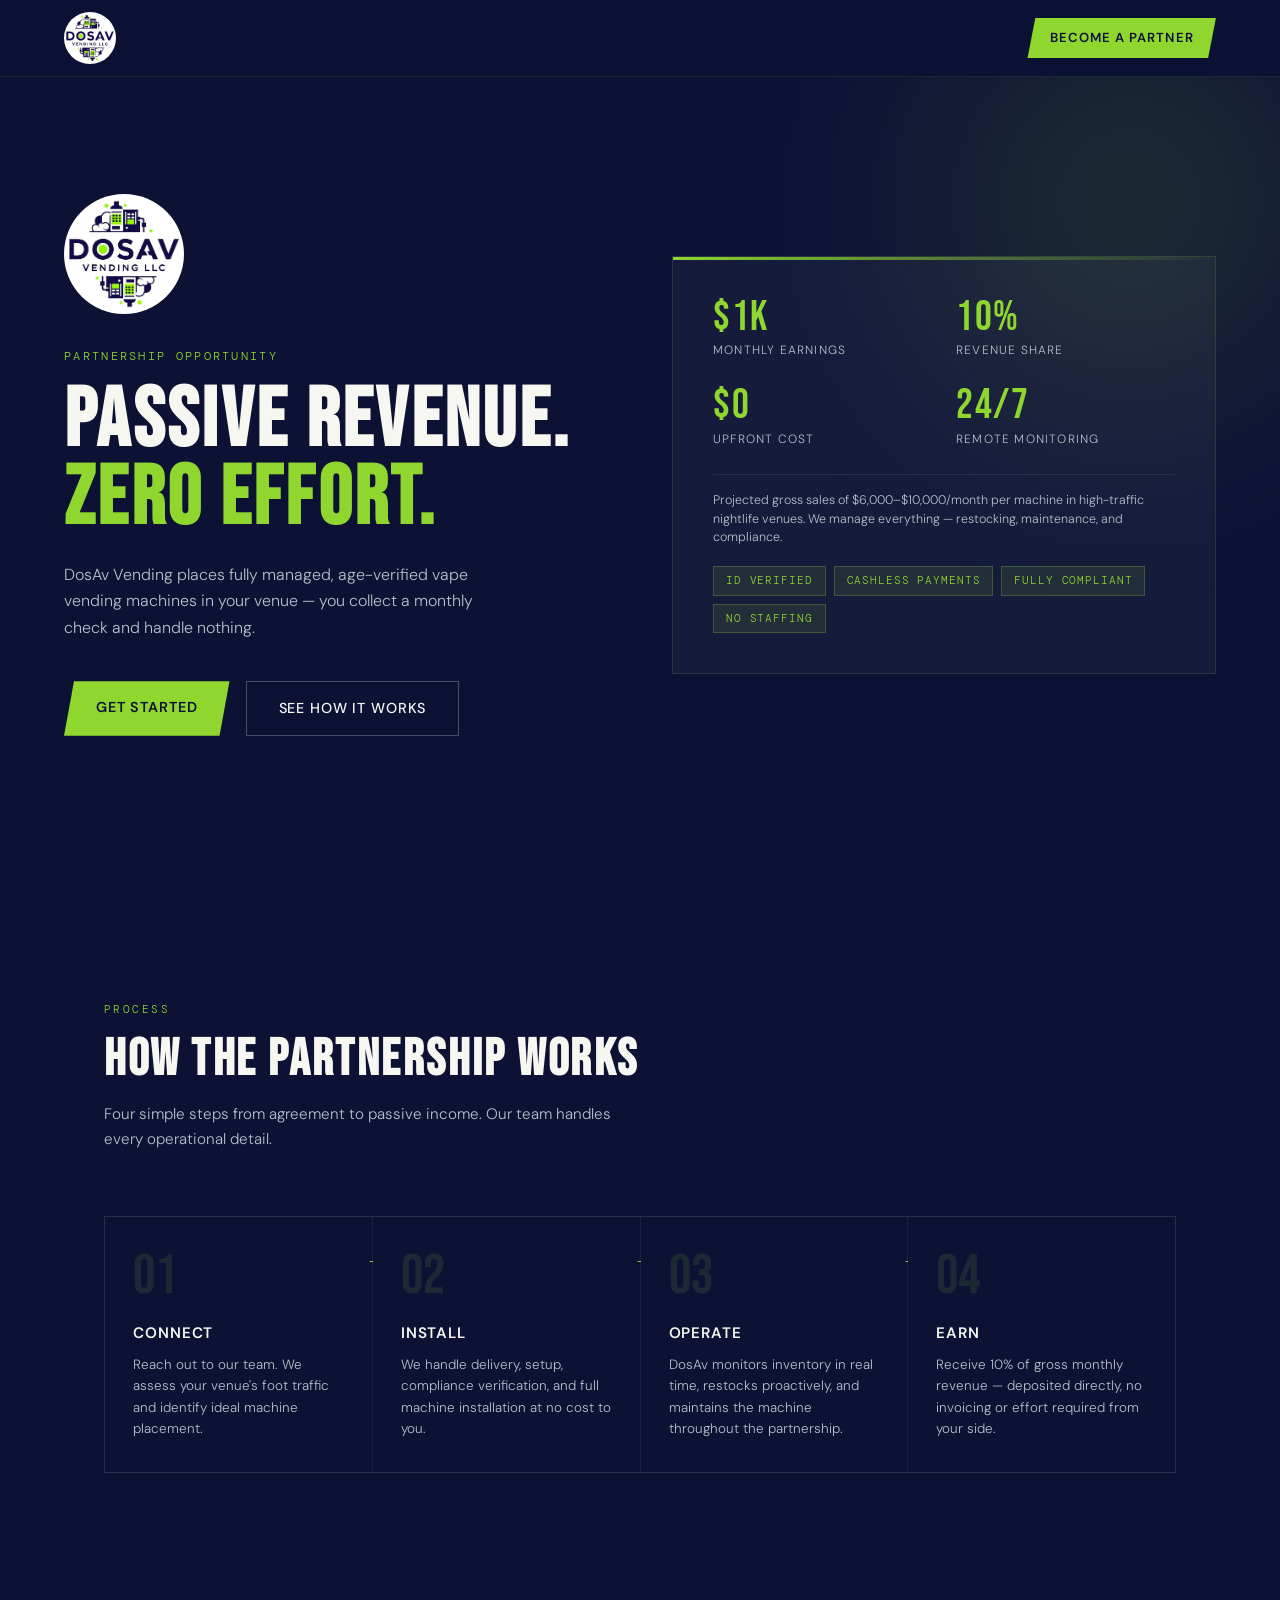
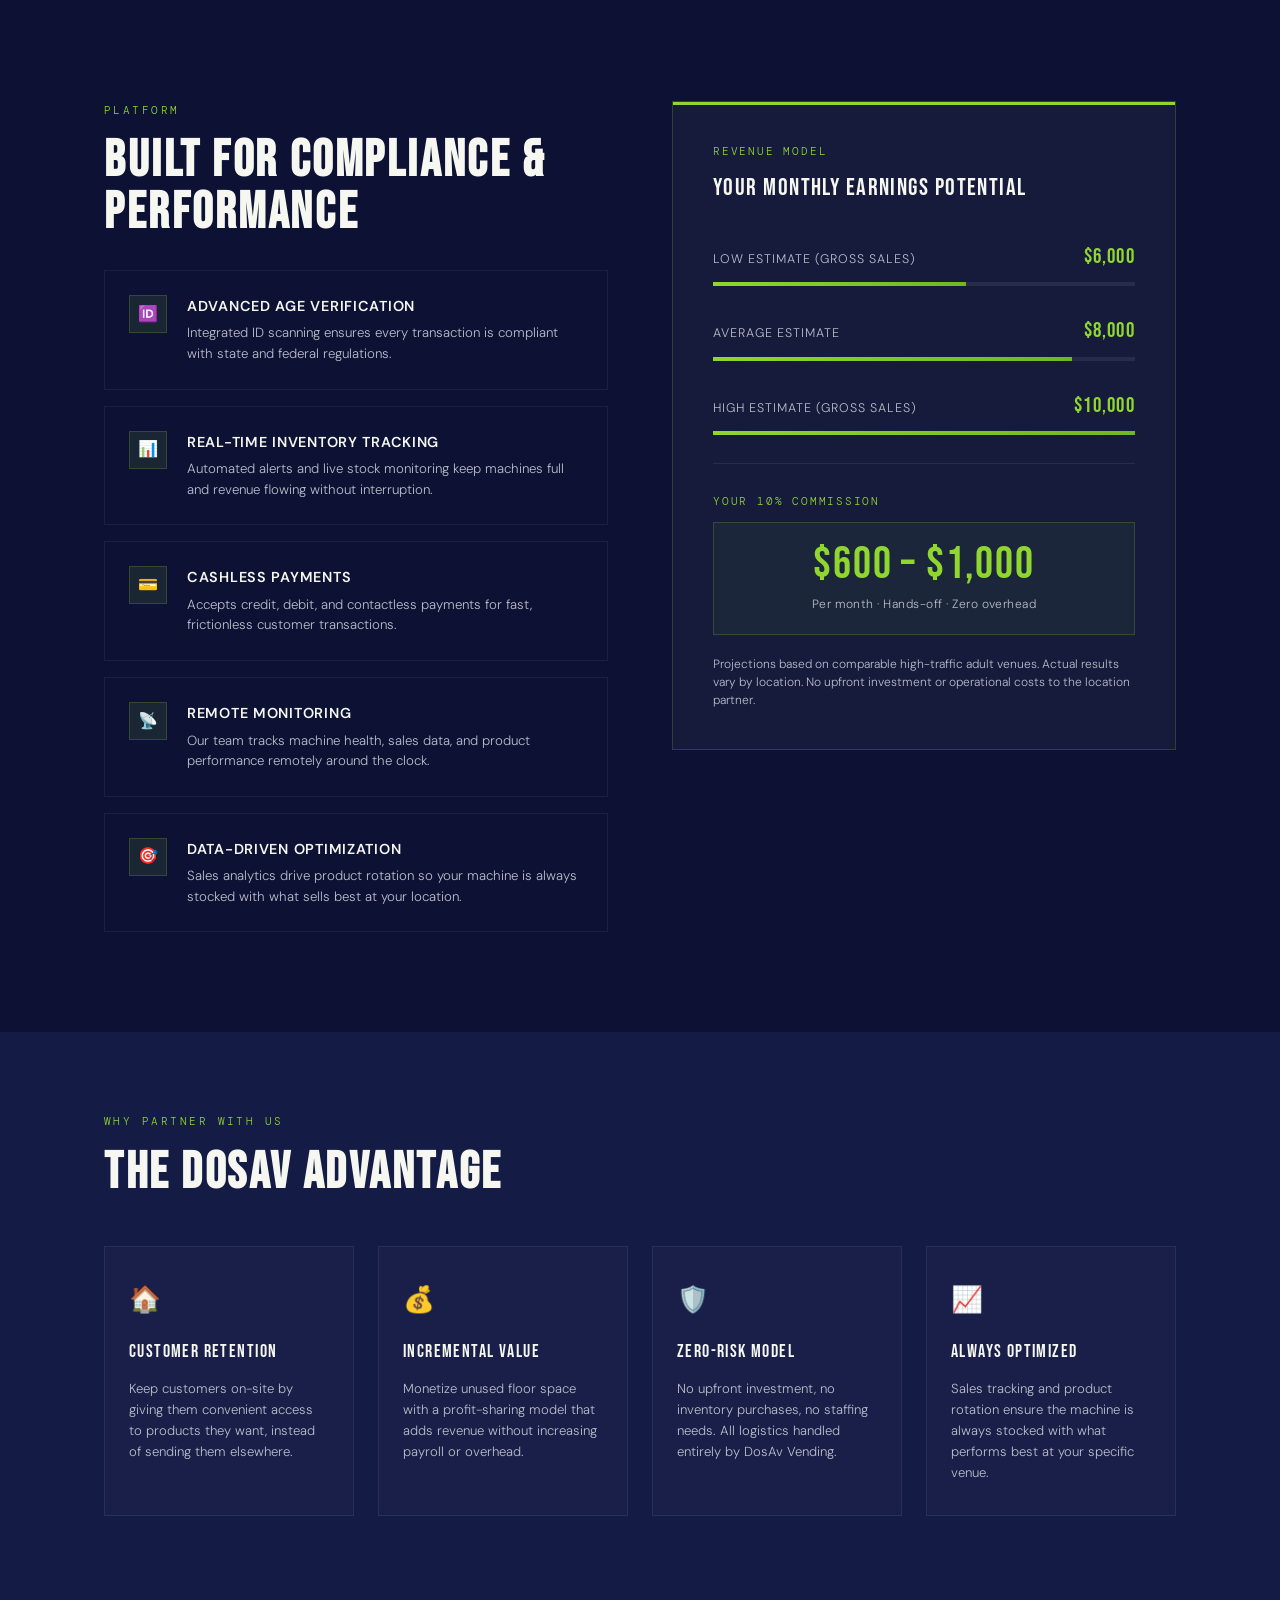
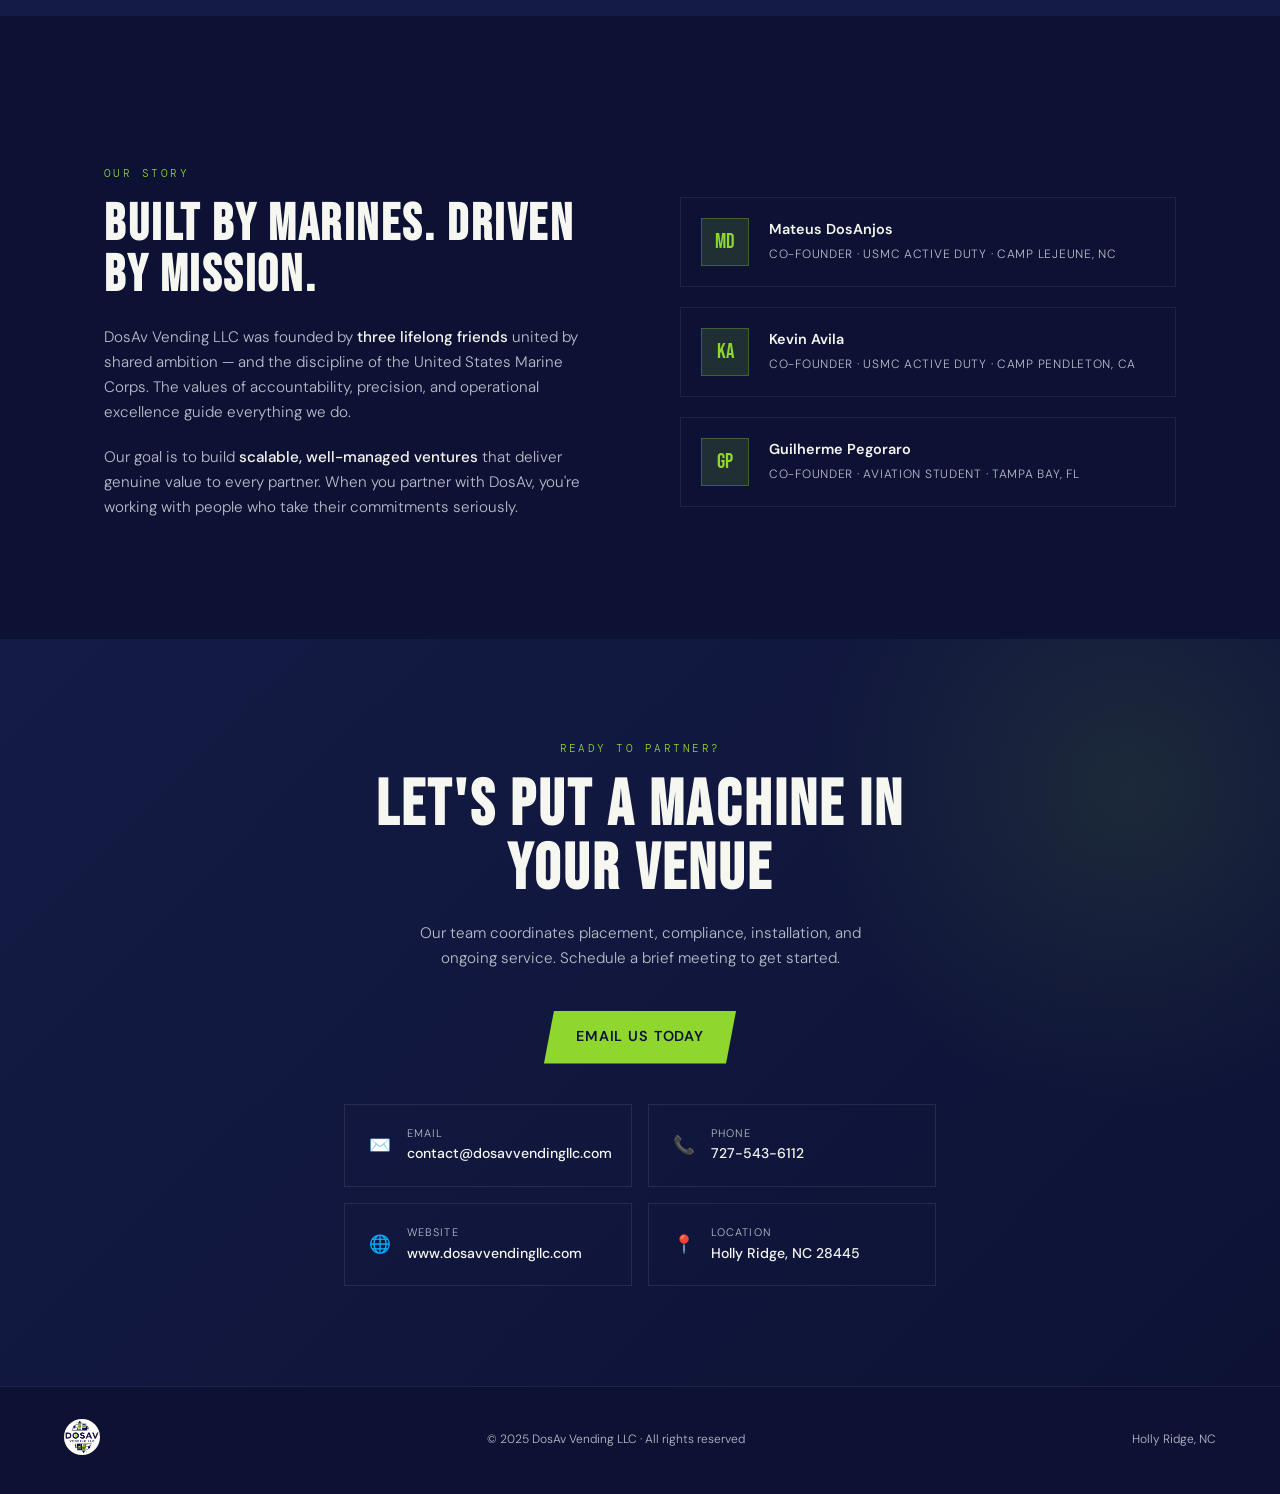
==== dosav-vending/index.html @ 37d7f1aa "contact section" ====
<!DOCTYPE html>
<html lang="en">
<head>
<meta charset="UTF-8">
<meta name="viewport" content="width=device-width, initial-scale=1.0">
<title>DosAv Vending LLC — Partnership</title>
<link href="https://fonts.googleapis.com/css2?family=Bebas+Neue&family=DM+Sans:wght@300;400;500;600&family=DM+Mono:wght@400;500&display=swap" rel="stylesheet">
<link rel="stylesheet" href="styles.css">
</head>
<body>

<nav>
  <div class="nav-logo">
    <img src="DosAvLogo.jpeg" alt="DosAv Vending LLC">
  </div>
  <a href="#contact" class="nav-cta">Become a Partner</a>
</nav>

<section class="hero">
  <div class="hbc c1"></div>
  <div class="hero-grid">
    <div>
      <div class="hero-logo">
        <img src="DosAvLogo.jpeg" alt="DosAv Vending LLC Logo">
      </div>
      <p class="hero-eyebrow">Partnership Opportunity</p>
      <h1>PASSIVE REVENUE.<em>ZERO EFFORT.</em></h1>
      <p class="hero-sub">DosAv Vending places fully managed, age-verified vape vending machines in your venue — you collect a monthly check and handle nothing.</p>
      <div class="hero-actions">
        <a href="#contact" class="btn-p">Get Started</a>
        <a href="#how" class="btn-s">See How It Works</a>
      </div>
    </div>
    <div class="hero-card">
      <div class="stat-row">
        <div><div class="stat-val">$1K</div><div class="stat-lbl">Monthly Earnings</div></div>
        <div><div class="stat-val">10%</div><div class="stat-lbl">Revenue Share</div></div>
        <div><div class="stat-val">$0</div><div class="stat-lbl">Upfront Cost</div></div>
        <div><div class="stat-val">24/7</div><div class="stat-lbl">Remote Monitoring</div></div>
      </div>
      <p class="card-note">Projected gross sales of $6,000–$10,000/month per machine in high-traffic nightlife venues. We manage everything — restocking, maintenance, and compliance.</p>
      <div class="pills">
        <span class="pill">ID Verified</span>
        <span class="pill">Cashless Payments</span>
        <span class="pill">Fully Compliant</span>
        <span class="pill">No Staffing</span>
      </div>
    </div>
  </div>
</section>

<section class="how-sec" id="how">
  <div class="si">
    <div class="section-header reveal">
      <p class="slabel">Process</p>
      <h2 class="stitle">HOW THE PARTNERSHIP WORKS</h2>
      <p class="ssub">Four simple steps from agreement to passive income. Our team handles every operational detail.</p>
    </div>
    <div class="steps">
      <div class="step reveal"><div class="step-num">01</div><div class="step-ttl">Connect</div><p class="step-desc">Reach out to our team. We assess your venue's foot traffic and identify ideal machine placement.</p></div>
      <div class="step reveal d1"><div class="step-num">02</div><div class="step-ttl">Install</div><p class="step-desc">We handle delivery, setup, compliance verification, and full machine installation at no cost to you.</p></div>
      <div class="step reveal d2"><div class="step-num">03</div><div class="step-ttl">Operate</div><p class="step-desc">DosAv monitors inventory in real time, restocks proactively, and maintains the machine throughout the partnership.</p></div>
      <div class="step reveal d3"><div class="step-num">04</div><div class="step-ttl">Earn</div><p class="step-desc">Receive 10% of gross monthly revenue — deposited directly, no invoicing or effort required from your side.</p></div>
    </div>
  </div>
</section>

<section class="feat-sec" id="features">
  <div class="si">
    <div class="feat-layout">
      <div>
        <div class="reveal"><p class="slabel">Platform</p><h2 class="stitle">BUILT FOR COMPLIANCE &amp; PERFORMANCE</h2></div>
        <div class="feat-list">
          <div class="feat-item reveal"><div class="feat-ico">🆔</div><div><div class="feat-ttl">Advanced Age Verification</div><p class="feat-desc">Integrated ID scanning ensures every transaction is compliant with state and federal regulations.</p></div></div>
          <div class="feat-item reveal d1"><div class="feat-ico">📊</div><div><div class="feat-ttl">Real-Time Inventory Tracking</div><p class="feat-desc">Automated alerts and live stock monitoring keep machines full and revenue flowing without interruption.</p></div></div>
          <div class="feat-item reveal d2"><div class="feat-ico">💳</div><div><div class="feat-ttl">Cashless Payments</div><p class="feat-desc">Accepts credit, debit, and contactless payments for fast, frictionless customer transactions.</p></div></div>
          <div class="feat-item reveal d3"><div class="feat-ico">📡</div><div><div class="feat-ttl">Remote Monitoring</div><p class="feat-desc">Our team tracks machine health, sales data, and product performance remotely around the clock.</p></div></div>
          <div class="feat-item reveal d4"><div class="feat-ico">🎯</div><div><div class="feat-ttl">Data-Driven Optimization</div><p class="feat-desc">Sales analytics drive product rotation so your machine is always stocked with what sells best at your location.</p></div></div>
        </div>
      </div>
      <div class="reveal d1">
        <div class="rev-panel">
          <div class="rev-lbl">Revenue Model</div>
          <div class="rev-ttl">YOUR MONTHLY EARNINGS POTENTIAL</div>
          <div class="rev-bar"><div class="rev-bh"><span class="rev-bn">Low Estimate (Gross Sales)</span><span class="rev-bv">$6,000</span></div><div class="rev-track"><div class="rev-fill w60"></div></div></div>
          <div class="rev-bar"><div class="rev-bh"><span class="rev-bn">Average Estimate</span><span class="rev-bv">$8,000</span></div><div class="rev-track"><div class="rev-fill w85"></div></div></div>
          <div class="rev-bar"><div class="rev-bh"><span class="rev-bn">High Estimate (Gross Sales)</span><span class="rev-bv">$10,000</span></div><div class="rev-track"><div class="rev-fill w100"></div></div></div>
          <hr class="rev-div">
          <div class="rev-lbl rev-lbl-sm">Your 10% Commission</div>
          <div class="rev-hi"><div class="rev-hiv">$600 – $1,000</div><div class="rev-hin">Per month · Hands-off · Zero overhead</div></div>
          <p class="rev-note">Projections based on comparable high-traffic adult venues. Actual results vary by location. No upfront investment or operational costs to the location partner.</p>
        </div>
      </div>
    </div>
  </div>
</section>

<section class="adv-sec" id="advantage">
  <div class="si">
    <div class="reveal"><p class="slabel">Why Partner With Us</p><h2 class="stitle">THE DOSAV ADVANTAGE</h2></div>
    <div class="adv-grid">
      <div class="adv-card reveal"><div class="adv-ico">🏠</div><div class="adv-ttl">Customer Retention</div><p class="adv-desc">Keep customers on-site by giving them convenient access to products they want, instead of sending them elsewhere.</p></div>
      <div class="adv-card reveal d1"><div class="adv-ico">💰</div><div class="adv-ttl">Incremental Value</div><p class="adv-desc">Monetize unused floor space with a profit-sharing model that adds revenue without increasing payroll or overhead.</p></div>
      <div class="adv-card reveal d2"><div class="adv-ico">🛡️</div><div class="adv-ttl">Zero-Risk Model</div><p class="adv-desc">No upfront investment, no inventory purchases, no staffing needs. All logistics handled entirely by DosAv Vending.</p></div>
      <div class="adv-card reveal d3"><div class="adv-ico">📈</div><div class="adv-ttl">Always Optimized</div><p class="adv-desc">Sales tracking and product rotation ensure the machine is always stocked with what performs best at your specific venue.</p></div>
    </div>
  </div>
</section>

<section class="about-sec" id="about">
  <div class="si">
    <div class="about-layout">
      <div class="reveal">
        <p class="slabel">Our Story</p>
        <h2 class="stitle">BUILT BY MARINES. DRIVEN BY MISSION.</h2>
        <div class="about-text">
          <p>DosAv Vending LLC was founded by <strong>three lifelong friends</strong> united by shared ambition — and the discipline of the United States Marine Corps. The values of accountability, precision, and operational excellence guide everything we do.</p>
          <p>Our goal is to build <strong>scalable, well-managed ventures</strong> that deliver genuine value to every partner. When you partner with DosAv, you're working with people who take their commitments seriously.</p>
        </div>
      </div>
      <div class="founders reveal d1">
        <div class="founder"><div class="f-av">MD</div><div><div class="f-name">Mateus DosAnjos</div><div class="f-role">Co-Founder · USMC Active Duty · Camp Lejeune, NC</div></div></div>
        <div class="founder"><div class="f-av">KA</div><div><div class="f-name">Kevin Avila</div><div class="f-role">Co-Founder · USMC Active Duty · Camp Pendleton, CA</div></div></div>
        <div class="founder"><div class="f-av">GP</div><div><div class="f-name">Guilherme Pegoraro</div><div class="f-role">Co-Founder · Aviation Student · Tampa Bay, FL</div></div></div>
      </div>
    </div>
  </div>
</section>

<section class="cta-sec" id="contact">
  <div class="cta-inner">
    <p class="slabel reveal">Ready to Partner?</p>
    <h2 class="stitle cta-title reveal">LET'S PUT A MACHINE IN YOUR VENUE</h2>
    <p class="ssub cta-ssub reveal">Our team coordinates placement, compliance, installation, and ongoing service. Schedule a brief meeting to get started.</p>
    <div class="reveal"><a href="mailto:contact@dosavvendingllc.com" class="btn-p">Email Us Today</a></div>
    <div class="contact-grid reveal d1">
      <div class="c-item"><span class="c-ico">✉️</span><div><div class="c-lbl">Email</div><div class="c-val">contact@dosavvendingllc.com</div></div></div>
      <div class="c-item"><span class="c-ico">📞</span><div><div class="c-lbl">Phone</div><div class="c-val">727-543-6112</div></div></div>
      <div class="c-item"><span class="c-ico">🌐</span><div><div class="c-lbl">Website</div><div class="c-val">www.dosavvendingllc.com</div></div></div>
      <div class="c-item"><span class="c-ico">📍</span><div><div class="c-lbl">Location</div><div class="c-val">Holly Ridge, NC 28445</div></div></div>
    </div>
  </div>
</section>

<footer>
  <div class="f-logo"><img src="DosAvLogo.jpeg" alt="DosAv Vending LLC"></div>
  <div>© 2025 DosAv Vending LLC · All rights reserved</div>
  <div>Holly Ridge, NC</div>
</footer>

<script>
const obs = new IntersectionObserver(entries => {
  entries.forEach(e => {
    if (e.isIntersecting) {
      e.target.classList.add('visible');
      e.target.querySelectorAll('.rev-fill').forEach((f,i) => setTimeout(() => f.classList.add('anim'), i*200));
      obs.unobserve(e.target);
    }
  });
}, {threshold:.12});
document.querySelectorAll('.reveal').forEach(el => obs.observe(el));
</script>
</body>
</html>
---- dosav-vending/styles.css ----
:root {
  --navy: #0d1235;
  --navy-mid: #141b45;
  --green: #8fd62f;
  --green-dark: #6fb820;
  --white: #f5f7f0;
  --gray: #b8bfc9;
  --card-bg: rgba(255,255,255,0.04);
}

*, *::before, *::after { box-sizing: border-box; margin: 0; padding: 0; }

html { scroll-behavior: smooth; }

body {
  background: var(--navy);
  color: var(--white);
  font-family: 'DM Sans', sans-serif;
  font-weight: 300;
  line-height: 1.65;
  overflow-x: hidden;
}

nav {
  position: fixed;
  top: 0; left: 0; right: 0;
  z-index: 100;
  display: flex;
  align-items: center;
  justify-content: space-between;
  padding: 0.75rem 5vw;
  background: rgba(13,18,53,.92);
  backdrop-filter: blur(18px);
  border-bottom: 1px solid rgba(143,214,47,.12);
}

.nav-logo img { height: 52px; width: 52px; display: block; border-radius: 50%; object-fit: cover; }

.nav-cta {
  background: var(--green);
  color: var(--navy);
  border: none;
  font-family: 'DM Sans', sans-serif;
  font-weight: 600;
  font-size: .82rem;
  letter-spacing: .08em;
  text-transform: uppercase;
  padding: .6rem 1.4rem;
  cursor: pointer;
  text-decoration: none;
  clip-path: polygon(8px 0%, 100% 0%, calc(100% - 8px) 100%, 0% 100%);
  transition: background .2s, transform .15s;
  white-space: nowrap;
}
.nav-cta:hover { background: var(--green-dark); transform: translateY(-1px); }

.hero {
  position: relative;
  min-height: 100vh;
  display: flex;
  align-items: center;
  padding: 110px 5vw 80px;
  overflow: hidden;
}

.hbc { position: absolute; border-radius: 50%; filter: blur(90px); pointer-events: none; }
.hbc.c1 {
  width: 600px; height: 600px;
  background: radial-gradient(circle, rgba(143,214,47,.18) 0%, transparent 70%);
  top: -100px; right: -150px;
  animation: drift 12s ease-in-out infinite alternate;
}

@keyframes drift {
  from { transform: translate(0,0) scale(1); }
  to   { transform: translate(30px,40px) scale(1.06); }
}

.hero-grid {
  display: grid;
  grid-template-columns: 1fr 1fr;
  gap: 4rem;
  align-items: center;
  max-width: 1200px;
  margin: 0 auto;
  position: relative;
  z-index: 1;
  width: 100%;
}

.hero-logo { margin-bottom: 1.5rem; opacity: 0; animation: fadeUp .7s .1s forwards; }
.hero-logo img { width: 120px; height: 120px; border-radius: 50%; object-fit: cover; }

.hero-eyebrow {
  font-family: 'DM Mono', monospace;
  font-size: .72rem;
  letter-spacing: .2em;
  text-transform: uppercase;
  color: var(--green);
  margin-bottom: 1rem;
  opacity: 0;
  animation: fadeUp .7s .25s forwards;
}

.hero h1 {
  font-family: 'Bebas Neue', sans-serif;
  font-size: clamp(3.2rem, 6.5vw, 6rem);
  line-height: .94;
  letter-spacing: .04em;
  margin-bottom: 1.5rem;
  opacity: 0;
  animation: fadeUp .7s .4s forwards;
}
.hero h1 em { color: var(--green); font-style: normal; display: block; }

.hero-sub {
  font-size: 1rem;
  color: var(--gray);
  max-width: 420px;
  margin-bottom: 2.5rem;
  opacity: 0;
  animation: fadeUp .7s .55s forwards;
}

.hero-actions { display: flex; gap: 1rem; flex-wrap: wrap; opacity: 0; animation: fadeUp .7s .7s forwards; }

.btn-p {
  background: var(--green);
  color: var(--navy);
  border: none;
  font-family: 'DM Sans', sans-serif;
  font-weight: 600;
  font-size: .9rem;
  letter-spacing: .06em;
  text-transform: uppercase;
  padding: .9rem 2rem;
  cursor: pointer;
  text-decoration: none;
  clip-path: polygon(10px 0%, 100% 0%, calc(100% - 10px) 100%, 0% 100%);
  transition: background .2s, transform .15s, box-shadow .2s;
  display: inline-block;
}
.btn-p:hover {
  background: var(--green-dark);
  transform: translateY(-2px);
  box-shadow: 0 12px 30px rgba(143,214,47,.25);
}

.btn-s {
  background: transparent;
  color: var(--white);
  border: 1px solid rgba(255,255,255,.25);
  font-family: 'DM Sans', sans-serif;
  font-weight: 500;
  font-size: .9rem;
  letter-spacing: .06em;
  text-transform: uppercase;
  padding: .9rem 2rem;
  cursor: pointer;
  text-decoration: none;
  transition: border-color .2s, color .2s;
  display: inline-block;
}
.btn-s:hover { border-color: var(--green); color: var(--green); }

.hero-card {
  background: var(--card-bg);
  border: 1px solid rgba(143,214,47,.15);
  padding: 2.5rem;
  position: relative;
  opacity: 0;
  animation: fadeUp .8s .55s forwards;
}
.hero-card::before {
  content: '';
  position: absolute;
  top: 0; left: 0; right: 0;
  height: 3px;
  background: linear-gradient(90deg, var(--green), transparent);
}

.stat-row { display: grid; grid-template-columns: 1fr 1fr; gap: 1.5rem; margin-bottom: 1.5rem; }
.stat-val { font-family: 'Bebas Neue', sans-serif; font-size: 2.6rem; color: var(--green); line-height: 1; letter-spacing: .04em; }
.stat-lbl { font-size: .75rem; color: var(--gray); text-transform: uppercase; letter-spacing: .1em; margin-top: .2rem; }

.card-note { font-size: .78rem; color: var(--gray); border-top: 1px solid rgba(255,255,255,.08); padding-top: 1rem; line-height: 1.5; }

.pills { display: flex; flex-wrap: wrap; gap: .5rem; margin-top: 1.2rem; }
.pill {
  font-family: 'DM Mono', monospace;
  font-size: .68rem;
  letter-spacing: .08em;
  text-transform: uppercase;
  background: rgba(143,214,47,.1);
  border: 1px solid rgba(143,214,47,.25);
  color: var(--green);
  padding: .3rem .75rem;
}

section { position: relative; z-index: 1; }
.si { max-width: 1200px; margin: 0 auto; padding: 0 5vw; }

.slabel { font-family: 'DM Mono', monospace; font-size: .7rem; letter-spacing: .22em; text-transform: uppercase; color: var(--green); margin-bottom: 1rem; }
.stitle { font-family: 'Bebas Neue', sans-serif; font-size: clamp(2.2rem, 4vw, 3.5rem); letter-spacing: .05em; line-height: 1; margin-bottom: 1rem; }
.ssub { color: var(--gray); font-size: .95rem; max-width: 520px; }

/* How section */
.how-sec { padding: 100px 0; }
.section-header { margin-bottom: 4rem; }

.steps {
  display: grid;
  grid-template-columns: repeat(4, 1fr);
  gap: 1px;
  background: rgba(255,255,255,.06);
  border: 1px solid rgba(255,255,255,.06);
}
.step { background: var(--navy); padding: 2rem 1.75rem; position: relative; transition: background .3s; }
.step:hover { background: var(--navy-mid); }
.step-num { font-family: 'Bebas Neue', sans-serif; font-size: 3.5rem; color: rgba(143,214,47,.12); line-height: 1; margin-bottom: 1rem; }
.step-ttl { font-weight: 600; font-size: .95rem; margin-bottom: .5rem; text-transform: uppercase; letter-spacing: .06em; }
.step-desc { font-size: .84rem; color: var(--gray); line-height: 1.6; }
.step::after { content: '→'; position: absolute; top: 2rem; right: -.6rem; color: var(--green); font-size: 1rem; z-index: 2; }
.step:last-child::after { display: none; }

/* Features section */
.feat-sec { padding: 80px 0 100px; }
.feat-layout { display: grid; grid-template-columns: 1fr 1fr; gap: 4rem; align-items: start; margin-top: 3rem; }
.feat-list { display: flex; flex-direction: column; gap: 1rem; margin-top: 2rem; }
.feat-item {
  display: flex;
  gap: 1.25rem;
  padding: 1.5rem;
  border: 1px solid rgba(255,255,255,.06);
  transition: border-color .25s, background .25s;
  cursor: default;
}
.feat-item:hover { border-color: rgba(143,214,47,.3); background: rgba(143,214,47,.04); }
.feat-ico {
  width: 38px; height: 38px;
  background: rgba(143,214,47,.1);
  border: 1px solid rgba(143,214,47,.2);
  display: flex;
  align-items: center;
  justify-content: center;
  flex-shrink: 0;
  font-size: 1rem;
}
.feat-ttl { font-weight: 600; font-size: .9rem; text-transform: uppercase; letter-spacing: .05em; margin-bottom: .3rem; }
.feat-desc { font-size: .83rem; color: var(--gray); line-height: 1.55; }

/* Revenue panel */
.rev-panel {
  position: sticky;
  top: 100px;
  background: var(--card-bg);
  border: 1px solid rgba(143,214,47,.2);
  padding: 2.5rem;
}
.rev-panel::before {
  content: '';
  position: absolute;
  top: 0; left: 0; right: 0;
  height: 3px;
  background: var(--green);
}
.rev-lbl { font-family: 'DM Mono', monospace; font-size: .7rem; letter-spacing: .16em; text-transform: uppercase; color: var(--green); margin-bottom: .5rem; }
.rev-lbl-sm { margin-bottom: .75rem; }
.rev-ttl { font-family: 'Bebas Neue', sans-serif; font-size: 1.5rem; margin-bottom: 2rem; letter-spacing: .06em; }
.rev-bar { margin-bottom: 1.75rem; }
.rev-bh { display: flex; justify-content: space-between; align-items: baseline; margin-bottom: .5rem; }
.rev-bn { font-size: .78rem; color: var(--gray); text-transform: uppercase; letter-spacing: .08em; }
.rev-bv { font-family: 'Bebas Neue', sans-serif; font-size: 1.3rem; color: var(--green); letter-spacing: .06em; }
.rev-track { height: 4px; background: rgba(255,255,255,.08); overflow: hidden; }
.rev-fill { height: 100%; background: linear-gradient(90deg, var(--green), var(--green-dark)); transform: scaleX(0); transform-origin: left; }
.rev-fill.anim { animation: barGrow 1.2s cubic-bezier(.23,1,.32,1) forwards; }
.w60 { width: 60%; } .w85 { width: 85%; } .w100 { width: 100%; }
@keyframes barGrow { to { transform: scaleX(1); } }
.rev-div { border: none; border-top: 1px solid rgba(255,255,255,.08); margin: 1.75rem 0; }
.rev-hi { background: rgba(143,214,47,.06); border: 1px solid rgba(143,214,47,.2); padding: 1.25rem; text-align: center; }
.rev-hiv { font-family: 'Bebas Neue', sans-serif; font-size: 2.8rem; color: var(--green); line-height: 1; letter-spacing: .04em; }
.rev-hin { font-size: .75rem; color: var(--gray); margin-top: .4rem; letter-spacing: .04em; }
.rev-note { font-size: .75rem; color: var(--gray); margin-top: 1.25rem; line-height: 1.5; }

/* Advantage section */
.adv-sec { padding: 80px 0 100px; background: var(--navy-mid); }
.adv-grid { display: grid; grid-template-columns: repeat(4, 1fr); gap: 1.5rem; margin-top: 3rem; }
.adv-card {
  padding: 2rem 1.5rem;
  border: 1px solid rgba(255,255,255,.07);
  background: rgba(255,255,255,.02);
  position: relative;
  overflow: hidden;
  transition: transform .25s, border-color .25s;
}
.adv-card:hover { transform: translateY(-4px); border-color: rgba(143,214,47,.25); }
.adv-card::after {
  content: '';
  position: absolute;
  bottom: 0; left: 0; right: 0;
  height: 2px;
  background: var(--green);
  transform: scaleX(0);
  transform-origin: left;
  transition: transform .3s;
}
.adv-card:hover::after { transform: scaleX(1); }
.adv-ico { font-size: 1.6rem; margin-bottom: 1rem; }
.adv-ttl { font-family: 'Bebas Neue', sans-serif; font-size: 1.1rem; letter-spacing: .08em; margin-bottom: .75rem; }
.adv-desc { font-size: .82rem; color: var(--gray); line-height: 1.6; }

/* About section */
.about-sec { padding: 100px 0; }
.about-layout { display: grid; grid-template-columns: 1fr 1fr; gap: 5rem; align-items: center; margin-top: 3rem; }
.about-text { margin-top: 1.5rem; }
.about-text p { color: var(--gray); font-size: .95rem; margin-bottom: 1.2rem; }
.about-text strong { color: var(--white); font-weight: 500; }
.founders { display: flex; flex-direction: column; gap: 1.25rem; }
.founder { display: flex; align-items: center; gap: 1.25rem; padding: 1.25rem; border: 1px solid rgba(255,255,255,.07); transition: border-color .2s; }
.founder:hover { border-color: rgba(143,214,47,.25); }
.f-av {
  width: 48px; height: 48px;
  background: rgba(143,214,47,.15);
  border: 1px solid rgba(143,214,47,.3);
  display: flex;
  align-items: center;
  justify-content: center;
  font-family: 'Bebas Neue', sans-serif;
  font-size: 1.3rem;
  color: var(--green);
  flex-shrink: 0;
}
.f-name { font-weight: 600; font-size: .9rem; margin-bottom: .2rem; }
.f-role { font-size: .75rem; color: var(--gray); letter-spacing: .06em; text-transform: uppercase; }

/* CTA section */
.cta-sec {
  padding: 100px 0;
  background: linear-gradient(135deg, var(--navy-mid), var(--navy));
  position: relative;
  overflow: hidden;
}
.cta-sec::before {
  content: '';
  position: absolute;
  width: 700px; height: 700px;
  border-radius: 50%;
  background: radial-gradient(circle, rgba(143,214,47,.1) 0%, transparent 65%);
  top: -200px; right: -200px;
  pointer-events: none;
}
.cta-inner { max-width: 720px; margin: 0 auto; padding: 0 5vw; text-align: center; position: relative; z-index: 1; }
.cta-title { font-size: clamp(2.5rem, 5vw, 4rem); margin-bottom: 1.2rem; }
.cta-ssub { margin: 0 auto 2.5rem; text-align: center; max-width: 480px; }

.contact-grid { display: grid; grid-template-columns: 1fr 1fr; gap: 1rem; margin-top: 2.5rem; text-align: left; }
.c-item { padding: 1.25rem 1.5rem; border: 1px solid rgba(255,255,255,.09); display: flex; align-items: center; gap: 1rem; min-width: 0; }
.c-ico { font-size: 1.1rem; flex-shrink: 0; }
.c-lbl { font-size: .68rem; color: var(--gray); text-transform: uppercase; letter-spacing: .1em; }
.c-val { font-size: .88rem; color: var(--white); font-weight: 500; overflow-wrap: break-word; min-width: 0; }

footer {
  border-top: 1px solid rgba(255,255,255,.07);
  padding: 2rem 5vw;
  display: flex;
  justify-content: space-between;
  align-items: center;
  font-size: .75rem;
  color: var(--gray);
  position: relative;
  z-index: 1;
}
.f-logo img { height: 36px; width: 36px; border-radius: 50%; object-fit: cover; }

/* Animations */
@keyframes fadeUp {
  from { opacity: 0; transform: translateY(24px); }
  to   { opacity: 1; transform: translateY(0); }
}
.reveal { opacity: 0; transform: translateY(28px); transition: opacity .65s ease, transform .65s ease; }
.reveal.visible { opacity: 1; transform: translateY(0); }
.d1 { transition-delay: .12s; }
.d2 { transition-delay: .24s; }
.d3 { transition-delay: .36s; }
.d4 { transition-delay: .48s; }

/* Responsive */
@media (max-width: 900px) {
  .hero-grid, .feat-layout, .about-layout { grid-template-columns: 1fr; gap: 2.5rem; }
  .steps, .adv-grid { grid-template-columns: 1fr 1fr; }
  .step::after { display: none; }
  .rev-panel { position: static; }
  .contact-grid { grid-template-columns: 1fr; }
  footer { flex-direction: column; gap: .5rem; text-align: center; }
}
@media (max-width: 560px) {
  .steps, .adv-grid { grid-template-columns: 1fr; }
  .stat-row { grid-template-columns: 1fr 1fr; }
}
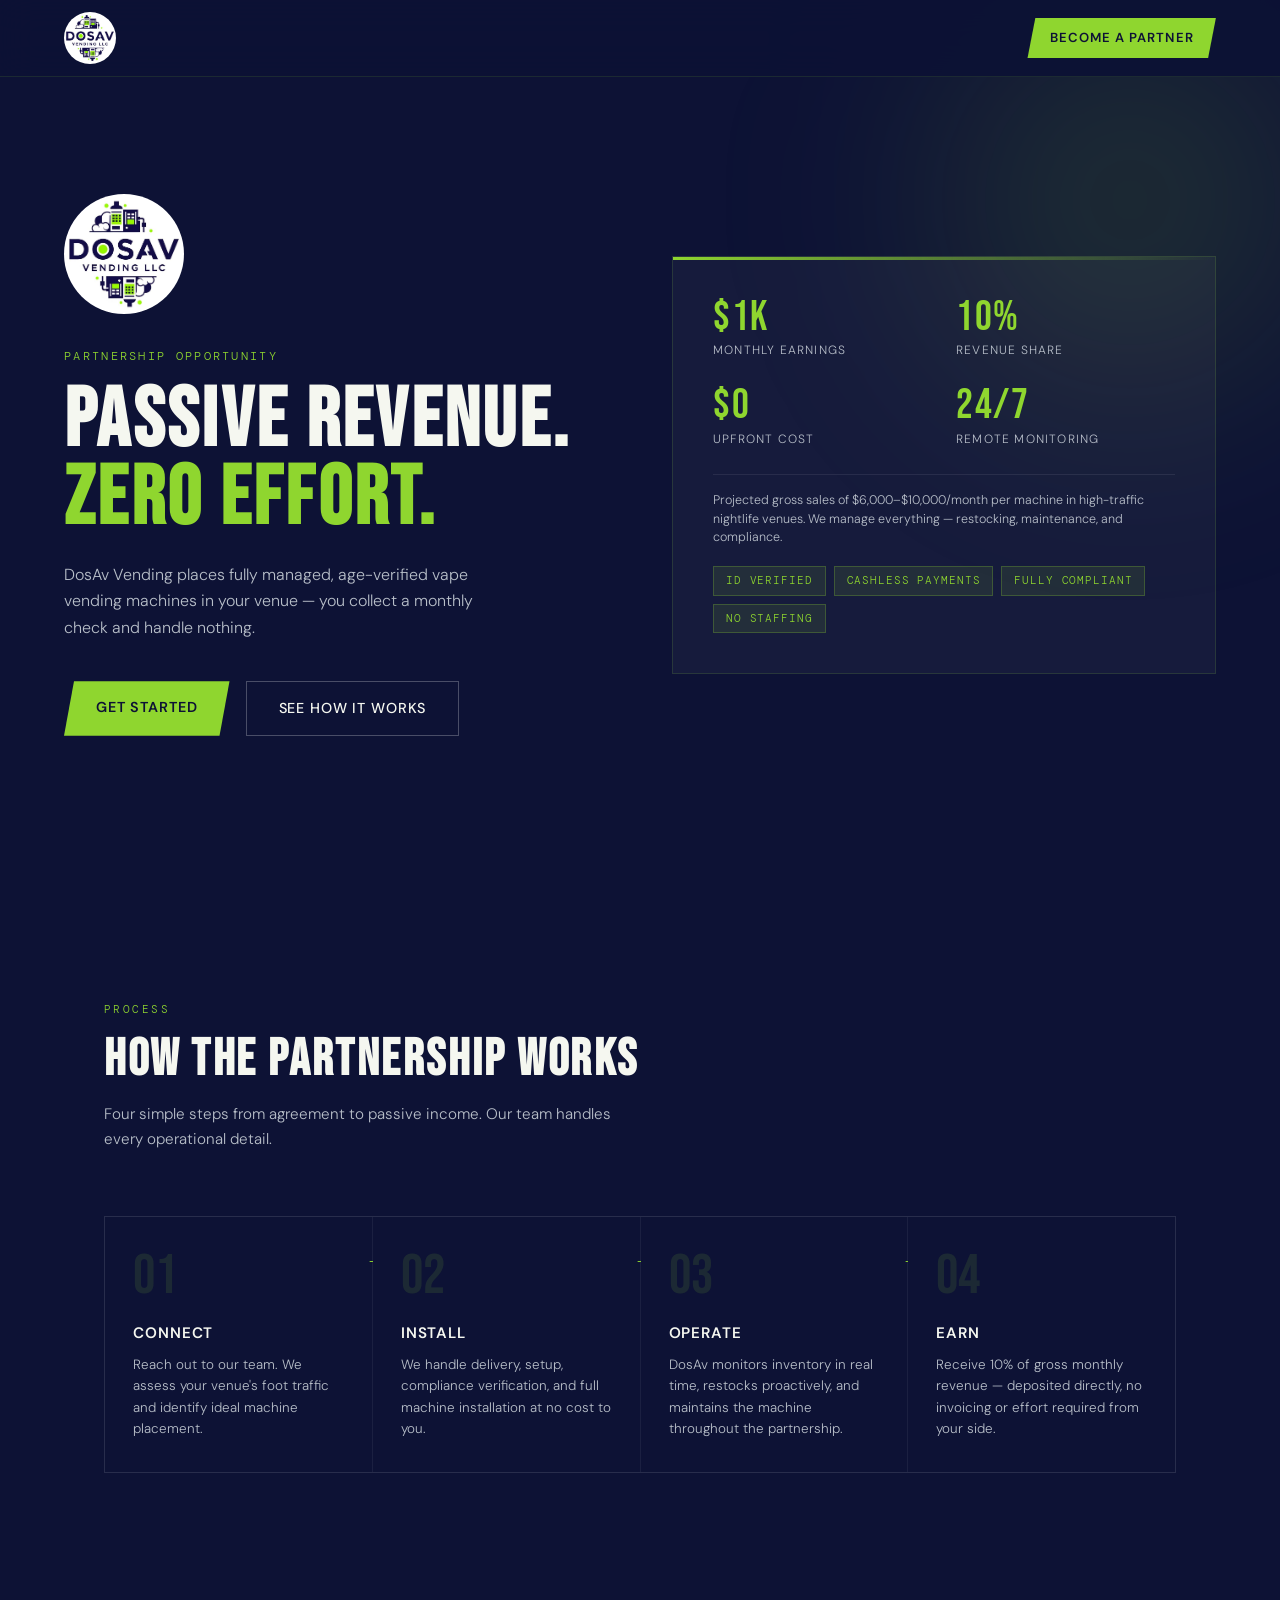
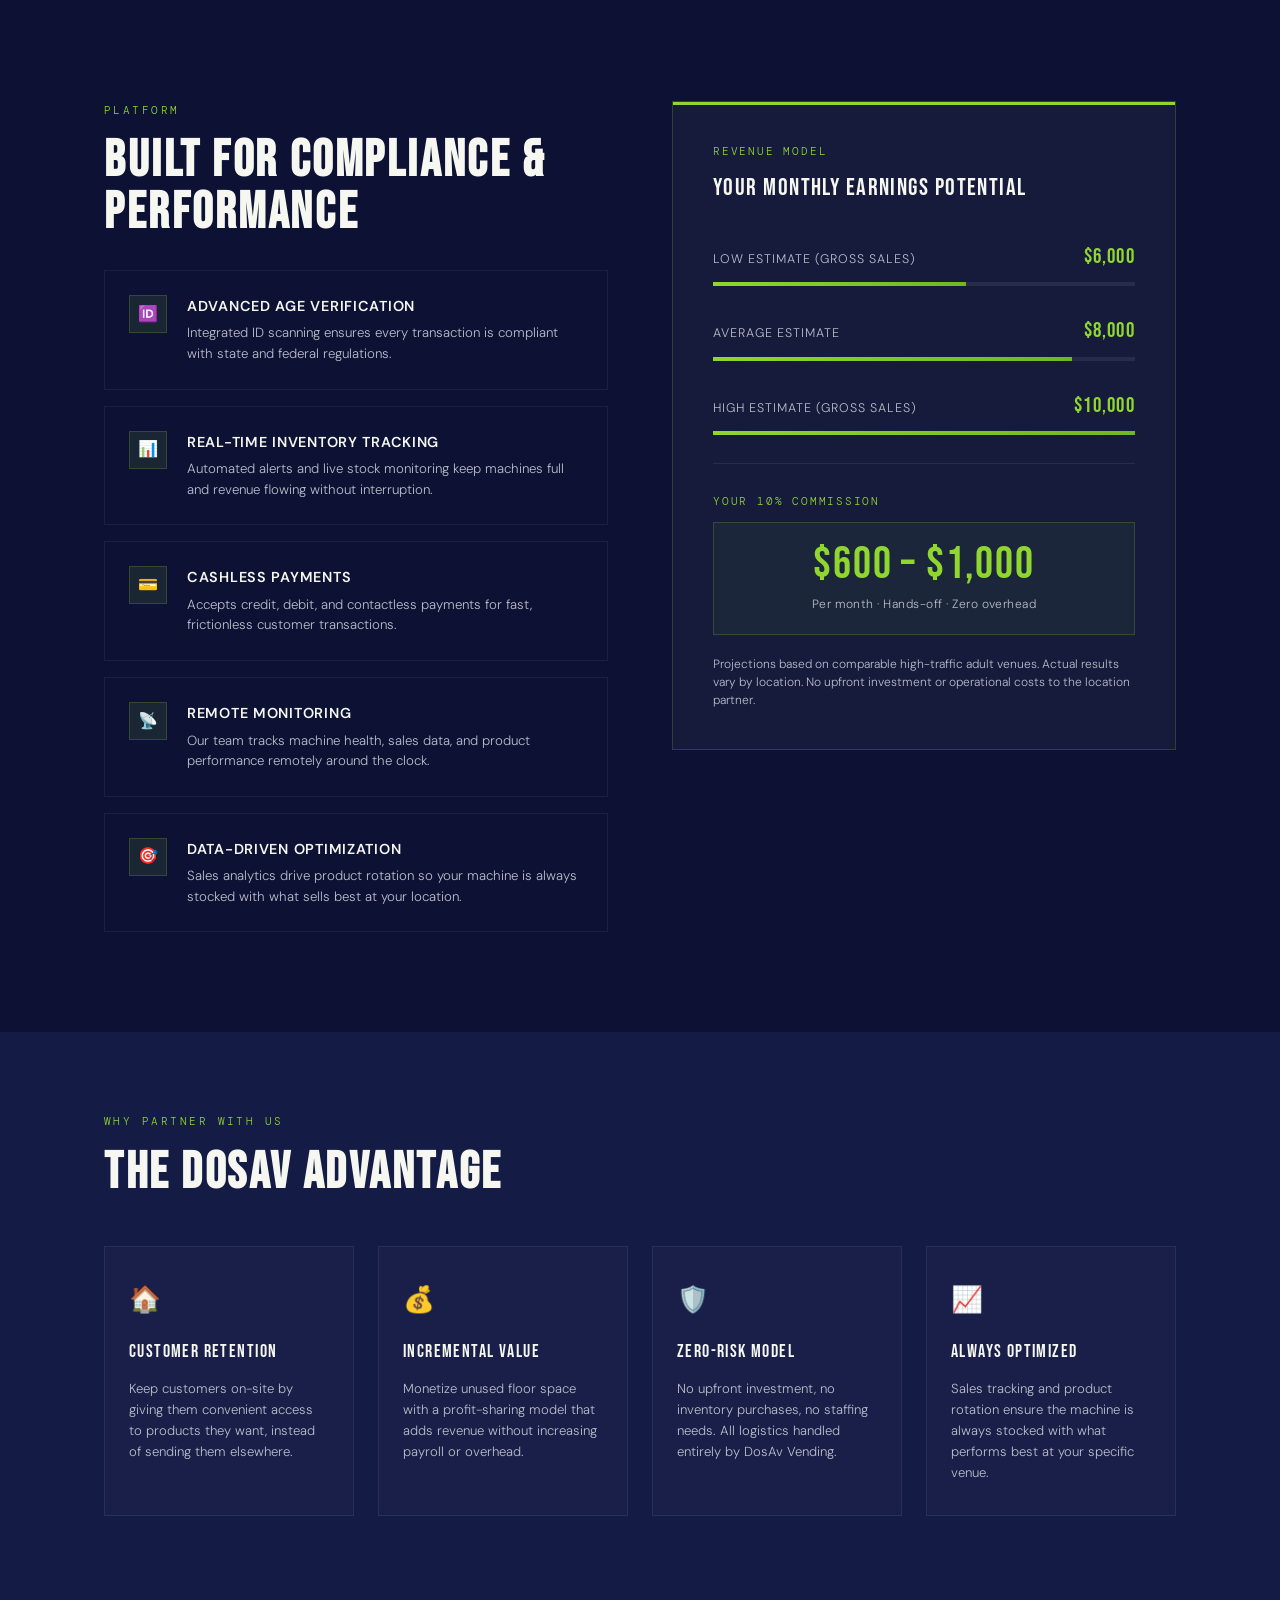
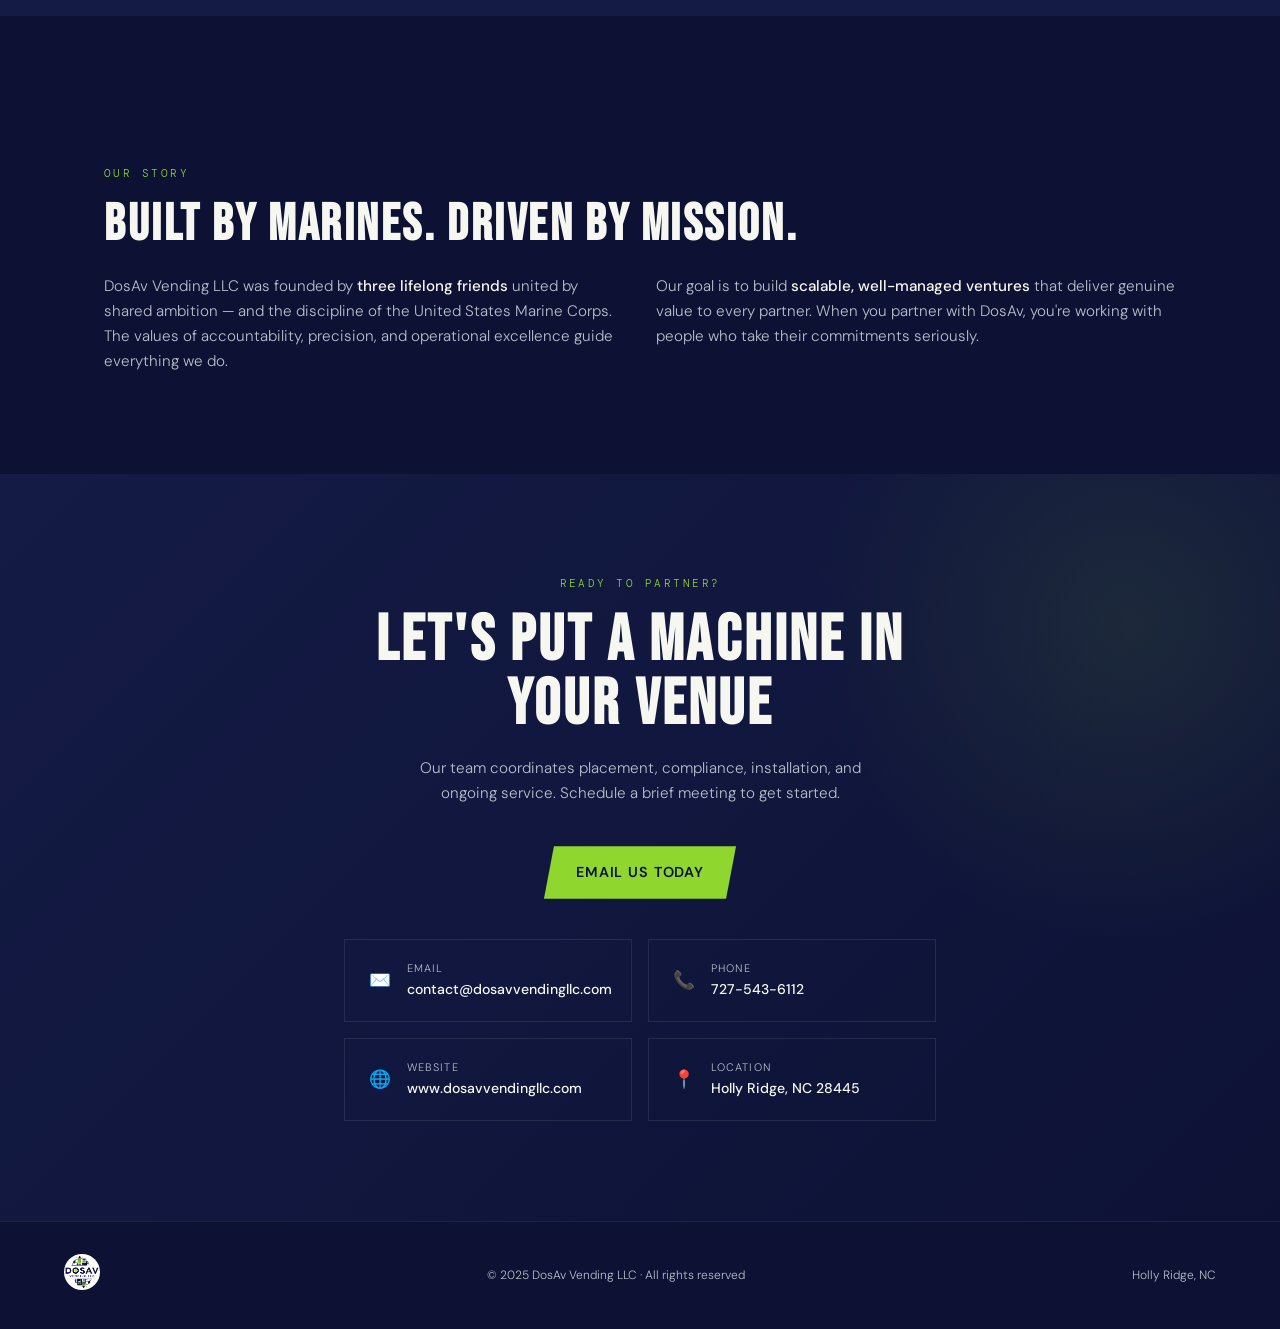
==== commit 8360ea4a: "removed funder names" ====
--- a/dosav-vending/index.html
+++ b/dosav-vending/index.html
@@ -118,11 +118,6 @@
           <p>Our goal is to build <strong>scalable, well-managed ventures</strong> that deliver genuine value to every partner. When you partner with DosAv, you're working with people who take their commitments seriously.</p>
         </div>
       </div>
-      <div class="founders reveal d1">
-        <div class="founder"><div class="f-av">MD</div><div><div class="f-name">Mateus DosAnjos</div><div class="f-role">Co-Founder · USMC Active Duty · Camp Lejeune, NC</div></div></div>
-        <div class="founder"><div class="f-av">KA</div><div><div class="f-name">Kevin Avila</div><div class="f-role">Co-Founder · USMC Active Duty · Camp Pendleton, CA</div></div></div>
-        <div class="founder"><div class="f-av">GP</div><div><div class="f-name">Guilherme Pegoraro</div><div class="f-role">Co-Founder · Aviation Student · Tampa Bay, FL</div></div></div>
-      </div>
     </div>
   </div>
 </section>
--- a/dosav-vending/styles.css
+++ b/dosav-vending/styles.css
@@ -311,9 +311,9 @@
 
 /* About section */
 .about-sec { padding: 100px 0; }
-.about-layout { display: grid; grid-template-columns: 1fr 1fr; gap: 5rem; align-items: center; margin-top: 3rem; }
-.about-text { margin-top: 1.5rem; }
-.about-text p { color: var(--gray); font-size: .95rem; margin-bottom: 1.2rem; }
+.about-layout { margin-top: 3rem; }
+.about-text { margin-top: 1.5rem; display: grid; grid-template-columns: 1fr 1fr; gap: 2rem; }
+.about-text p { color: var(--gray); font-size: .95rem; }
 .about-text strong { color: var(--white); font-weight: 500; }
 .founders { display: flex; flex-direction: column; gap: 1.25rem; }
 .founder { display: flex; align-items: center; gap: 1.25rem; padding: 1.25rem; border: 1px solid rgba(255,255,255,.07); transition: border-color .2s; }
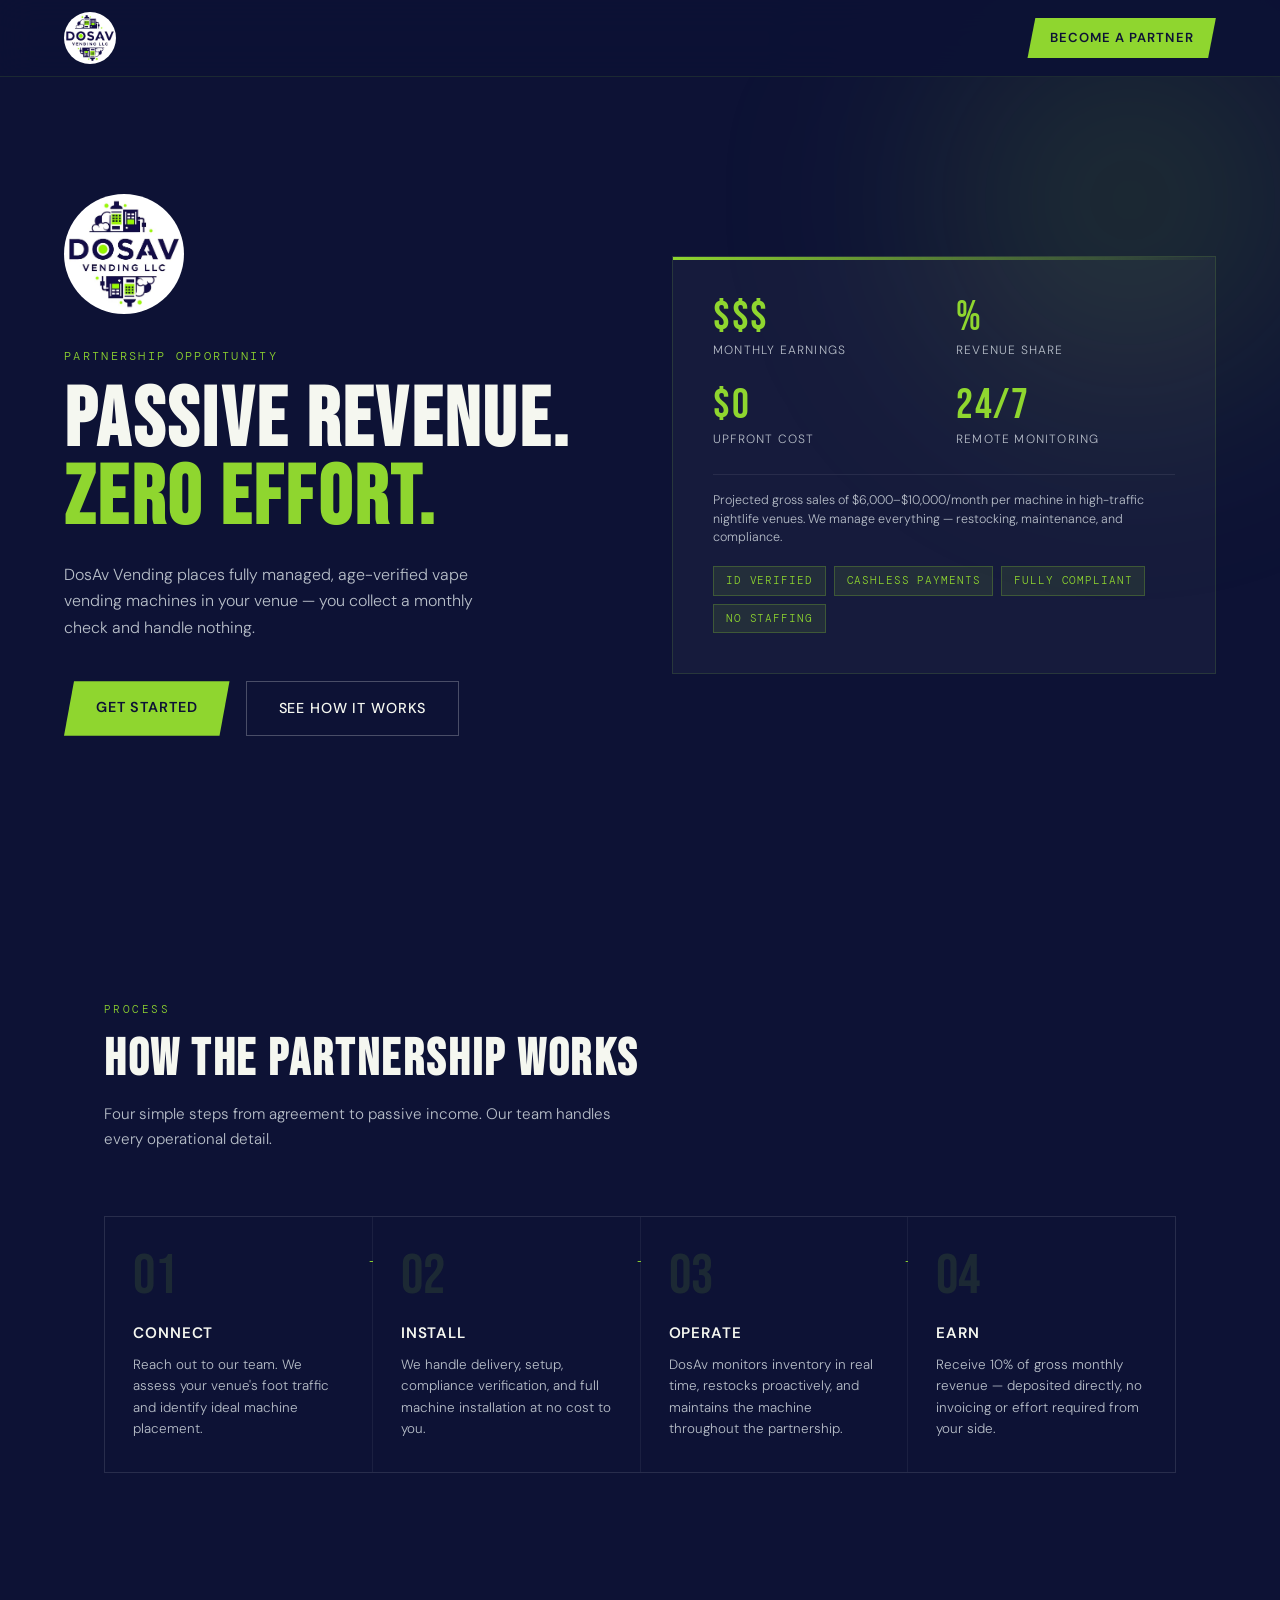
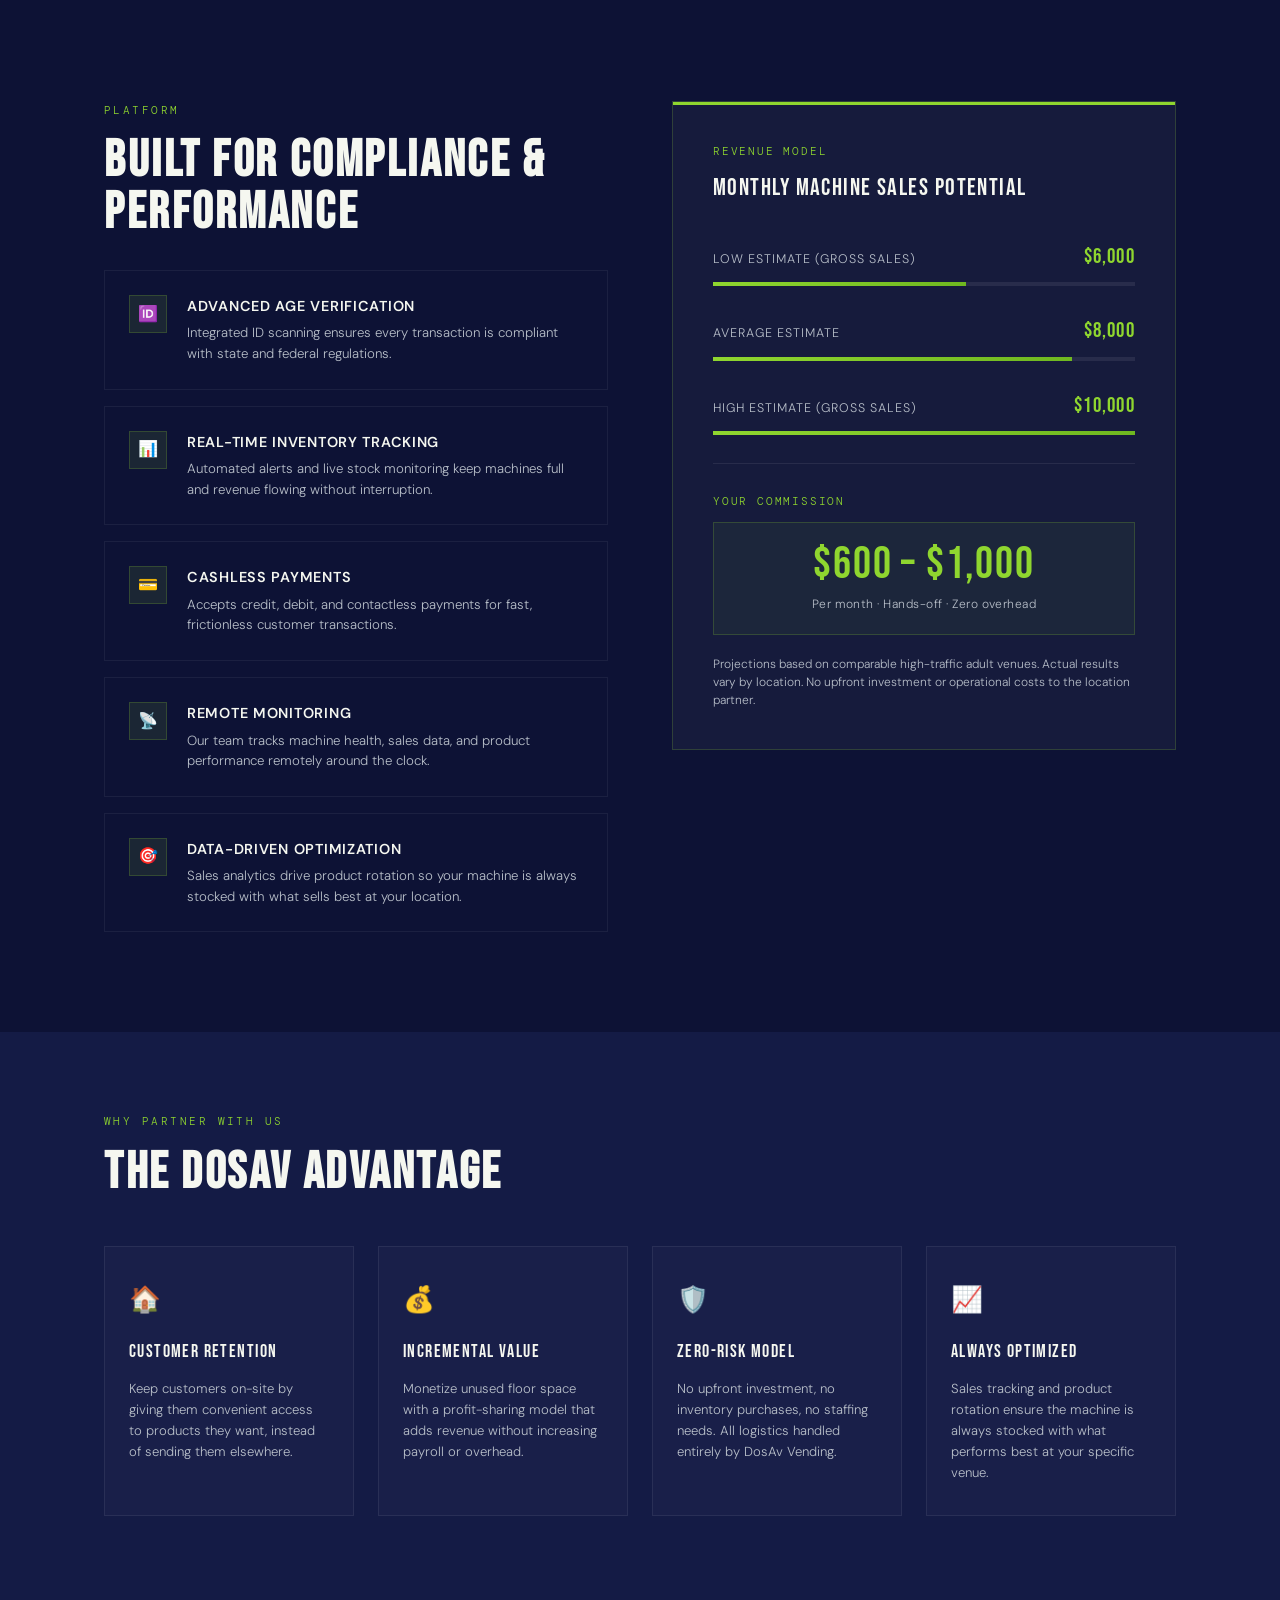
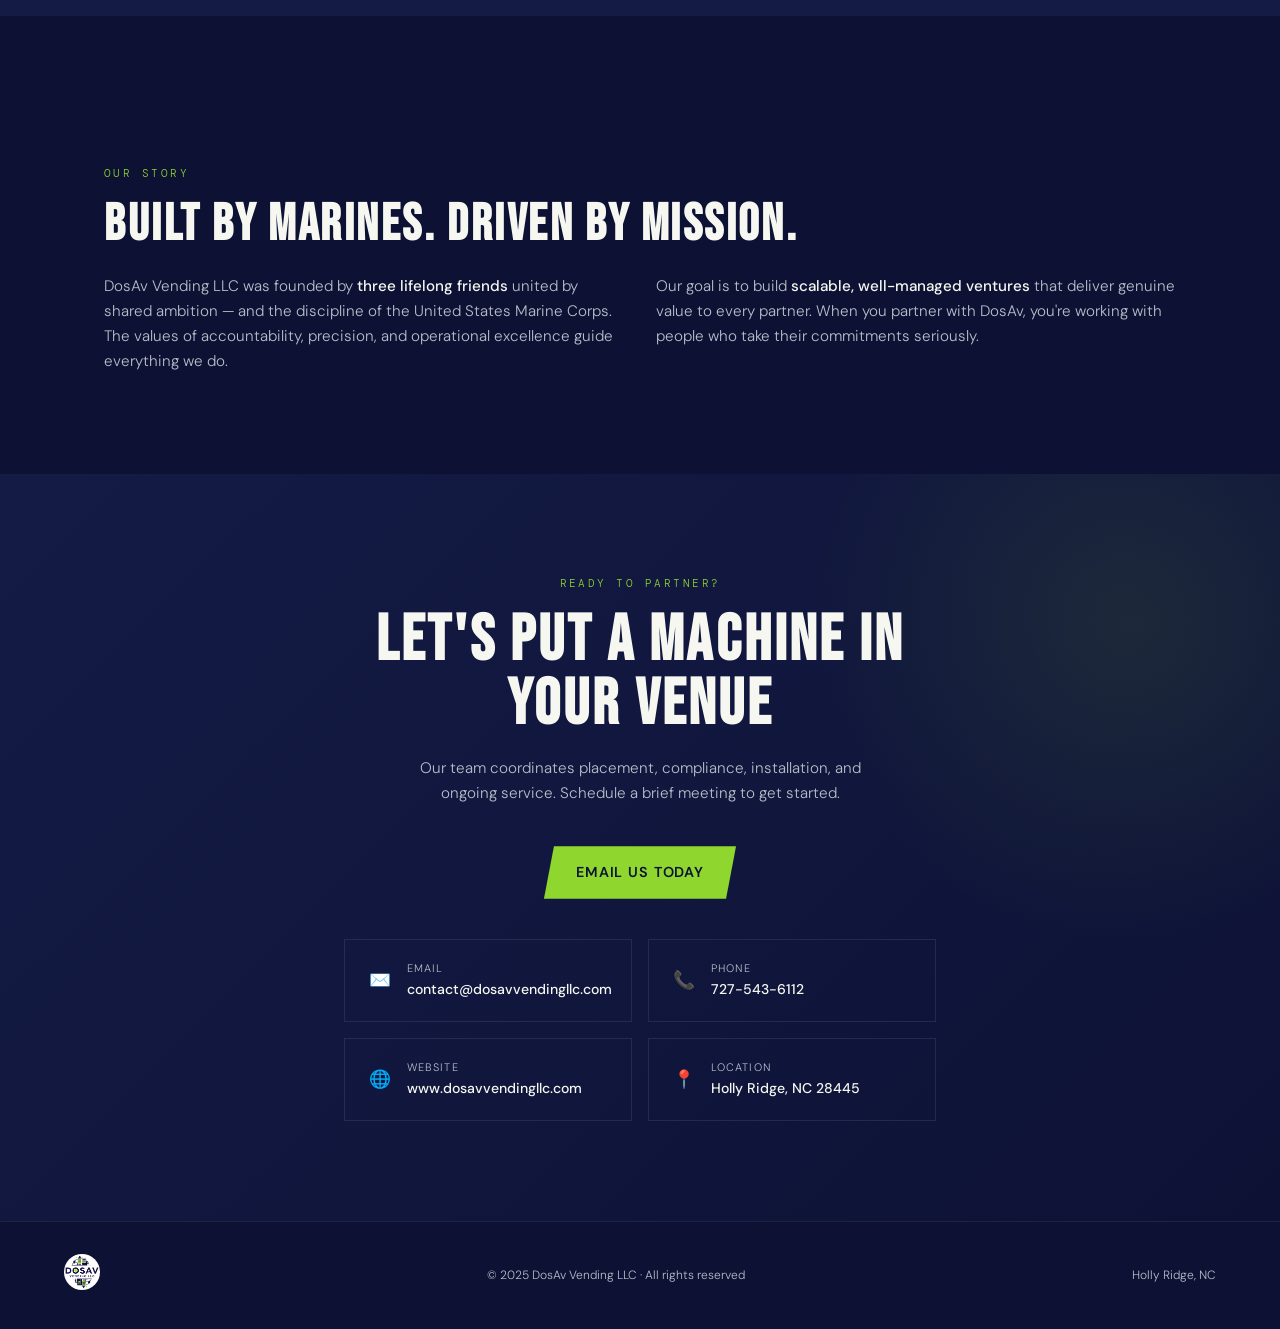
==== commit cb638179: "Feedback" ====
--- a/dosav-vending/index.html
+++ b/dosav-vending/index.html
@@ -33,8 +33,8 @@
     </div>
     <div class="hero-card">
       <div class="stat-row">
-        <div><div class="stat-val">$1K</div><div class="stat-lbl">Monthly Earnings</div></div>
-        <div><div class="stat-val">10%</div><div class="stat-lbl">Revenue Share</div></div>
+        <div><div class="stat-val">$$$</div><div class="stat-lbl">Monthly Earnings</div></div>
+        <div><div class="stat-val">%</div><div class="stat-lbl">Revenue Share</div></div>
         <div><div class="stat-val">$0</div><div class="stat-lbl">Upfront Cost</div></div>
         <div><div class="stat-val">24/7</div><div class="stat-lbl">Remote Monitoring</div></div>
       </div>
@@ -81,12 +81,12 @@
       <div class="reveal d1">
         <div class="rev-panel">
           <div class="rev-lbl">Revenue Model</div>
-          <div class="rev-ttl">YOUR MONTHLY EARNINGS POTENTIAL</div>
+          <div class="rev-ttl">MONTHLY MACHINE SALES POTENTIAL</div>
           <div class="rev-bar"><div class="rev-bh"><span class="rev-bn">Low Estimate (Gross Sales)</span><span class="rev-bv">$6,000</span></div><div class="rev-track"><div class="rev-fill w60"></div></div></div>
           <div class="rev-bar"><div class="rev-bh"><span class="rev-bn">Average Estimate</span><span class="rev-bv">$8,000</span></div><div class="rev-track"><div class="rev-fill w85"></div></div></div>
           <div class="rev-bar"><div class="rev-bh"><span class="rev-bn">High Estimate (Gross Sales)</span><span class="rev-bv">$10,000</span></div><div class="rev-track"><div class="rev-fill w100"></div></div></div>
           <hr class="rev-div">
-          <div class="rev-lbl rev-lbl-sm">Your 10% Commission</div>
+          <div class="rev-lbl rev-lbl-sm">Your Commission</div>
           <div class="rev-hi"><div class="rev-hiv">$600 – $1,000</div><div class="rev-hin">Per month · Hands-off · Zero overhead</div></div>
           <p class="rev-note">Projections based on comparable high-traffic adult venues. Actual results vary by location. No upfront investment or operational costs to the location partner.</p>
         </div>
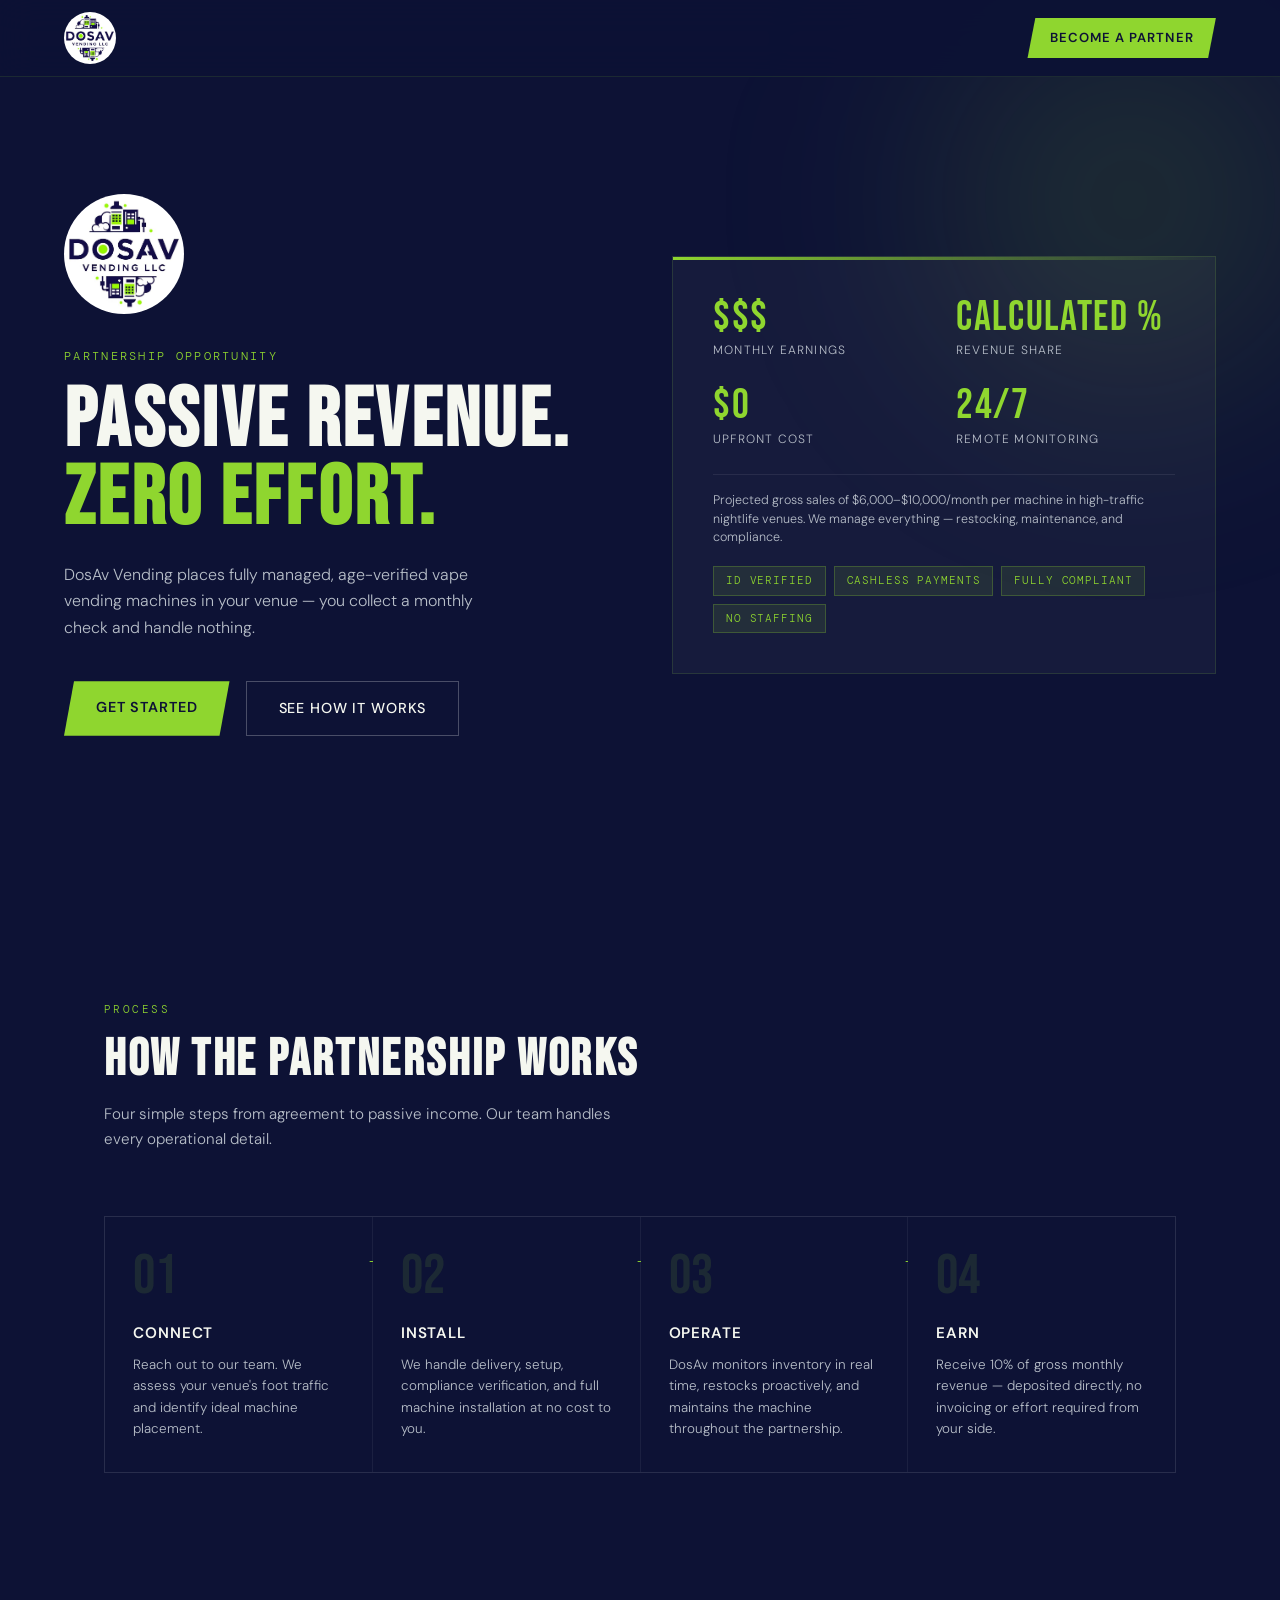
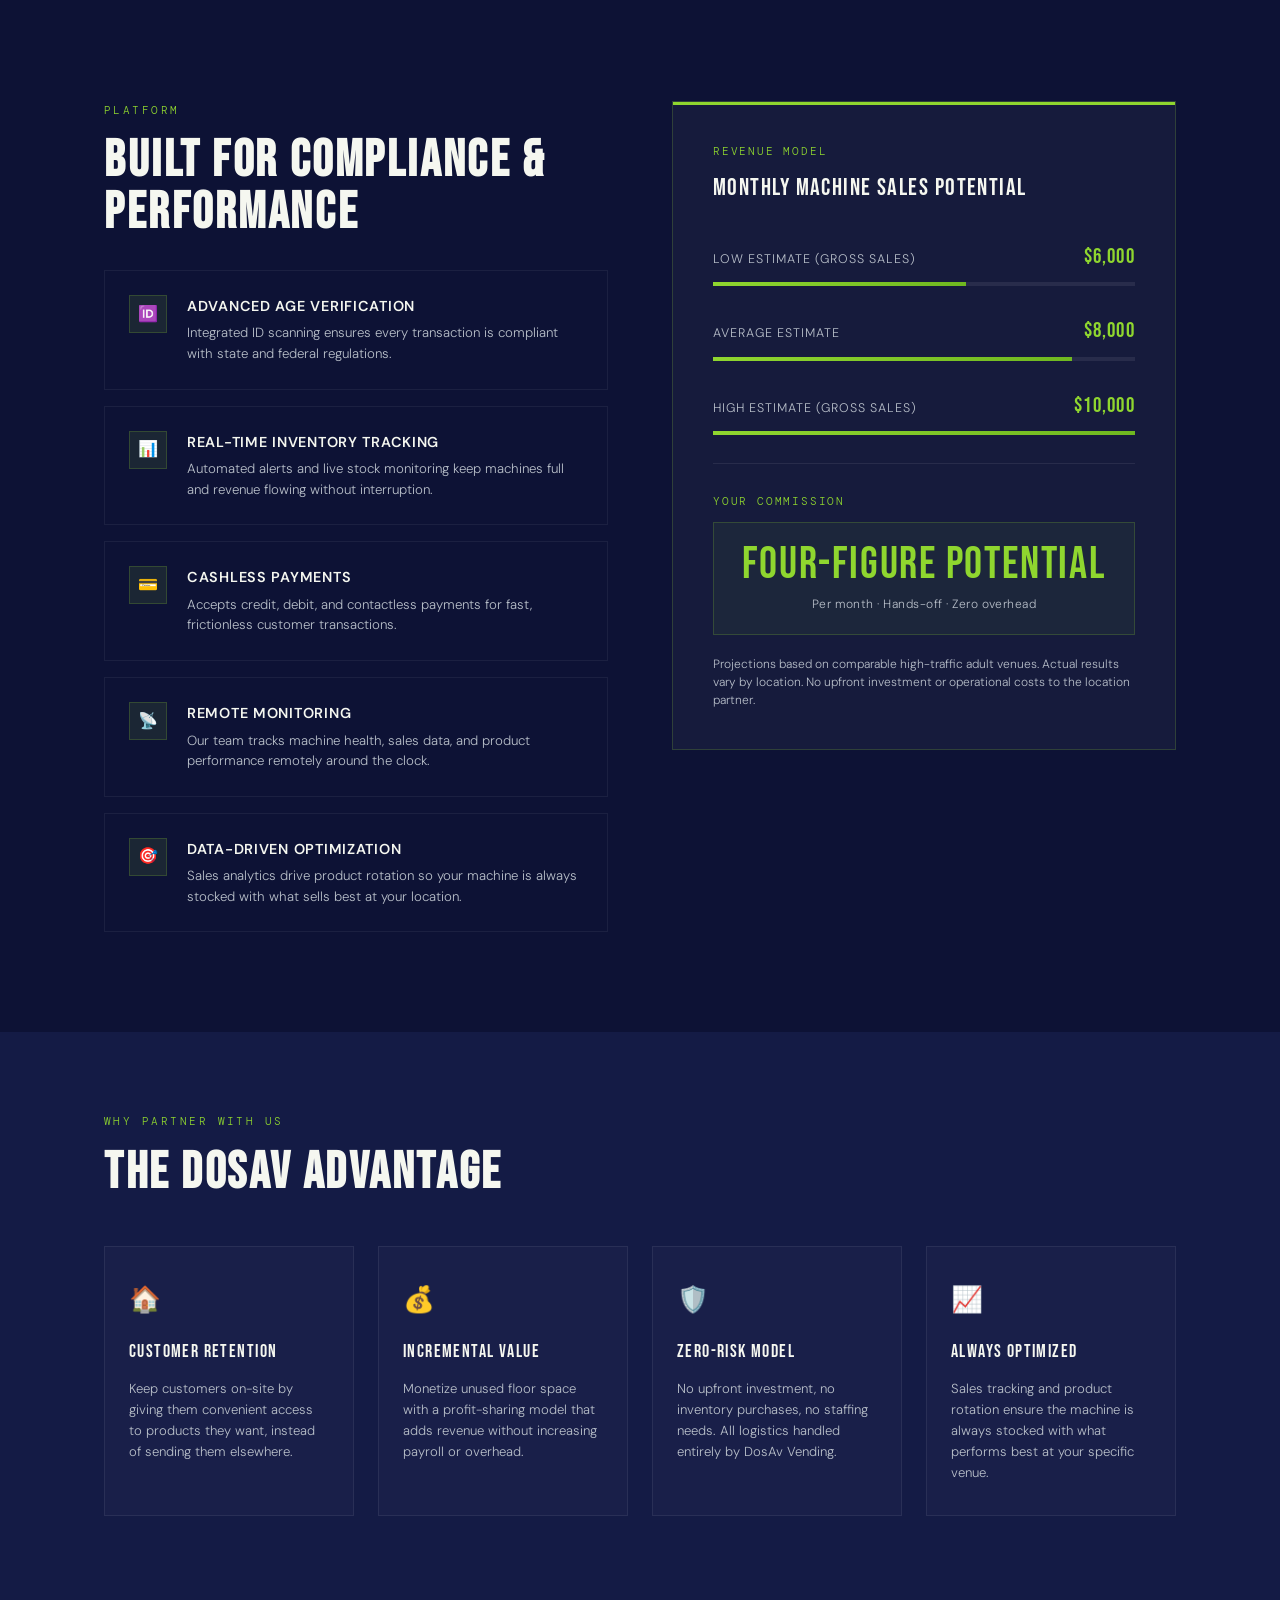
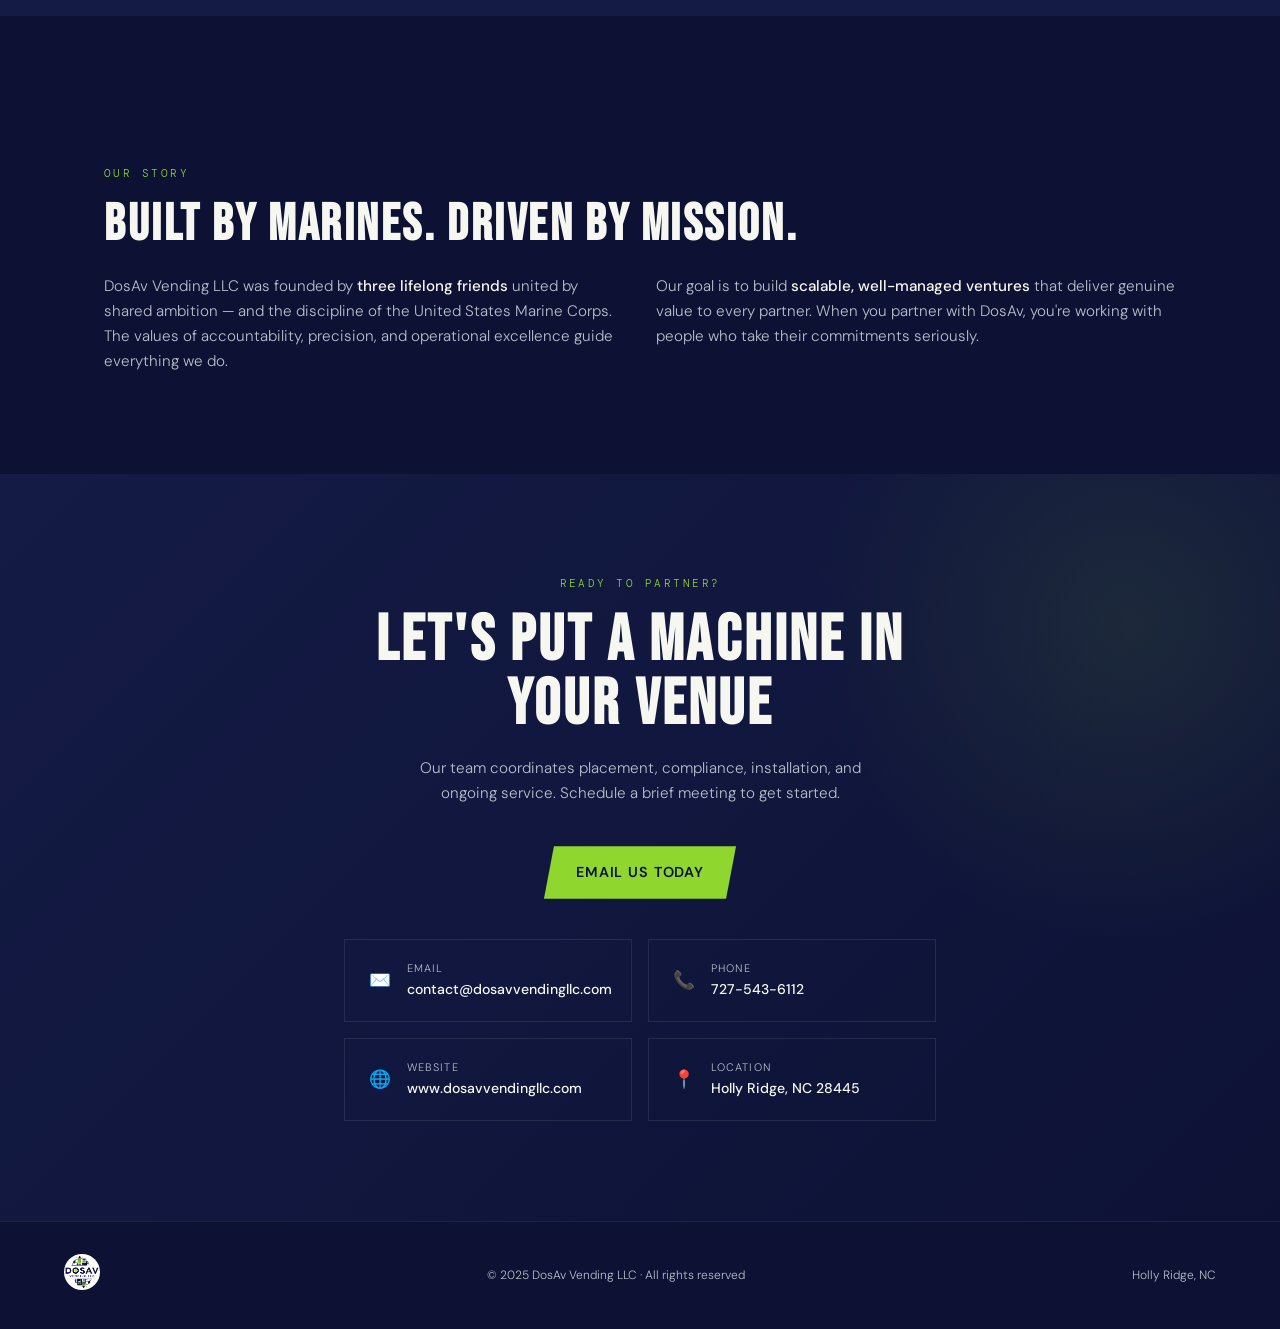
==== commit 6048180c: "4-figure" ====
--- a/dosav-vending/index.html
+++ b/dosav-vending/index.html
@@ -34,7 +34,7 @@
     <div class="hero-card">
       <div class="stat-row">
         <div><div class="stat-val">$$$</div><div class="stat-lbl">Monthly Earnings</div></div>
-        <div><div class="stat-val">%</div><div class="stat-lbl">Revenue Share</div></div>
+        <div><div class="stat-val">Calculated %</div><div class="stat-lbl">Revenue Share</div></div>
         <div><div class="stat-val">$0</div><div class="stat-lbl">Upfront Cost</div></div>
         <div><div class="stat-val">24/7</div><div class="stat-lbl">Remote Monitoring</div></div>
       </div>
@@ -87,7 +87,7 @@
           <div class="rev-bar"><div class="rev-bh"><span class="rev-bn">High Estimate (Gross Sales)</span><span class="rev-bv">$10,000</span></div><div class="rev-track"><div class="rev-fill w100"></div></div></div>
           <hr class="rev-div">
           <div class="rev-lbl rev-lbl-sm">Your Commission</div>
-          <div class="rev-hi"><div class="rev-hiv">$600 – $1,000</div><div class="rev-hin">Per month · Hands-off · Zero overhead</div></div>
+          <div class="rev-hi"><div class="rev-hiv">FOUR-FIGURE POTENTIAL</div><div class="rev-hin">Per month · Hands-off · Zero overhead</div></div>
           <p class="rev-note">Projections based on comparable high-traffic adult venues. Actual results vary by location. No upfront investment or operational costs to the location partner.</p>
         </div>
       </div>
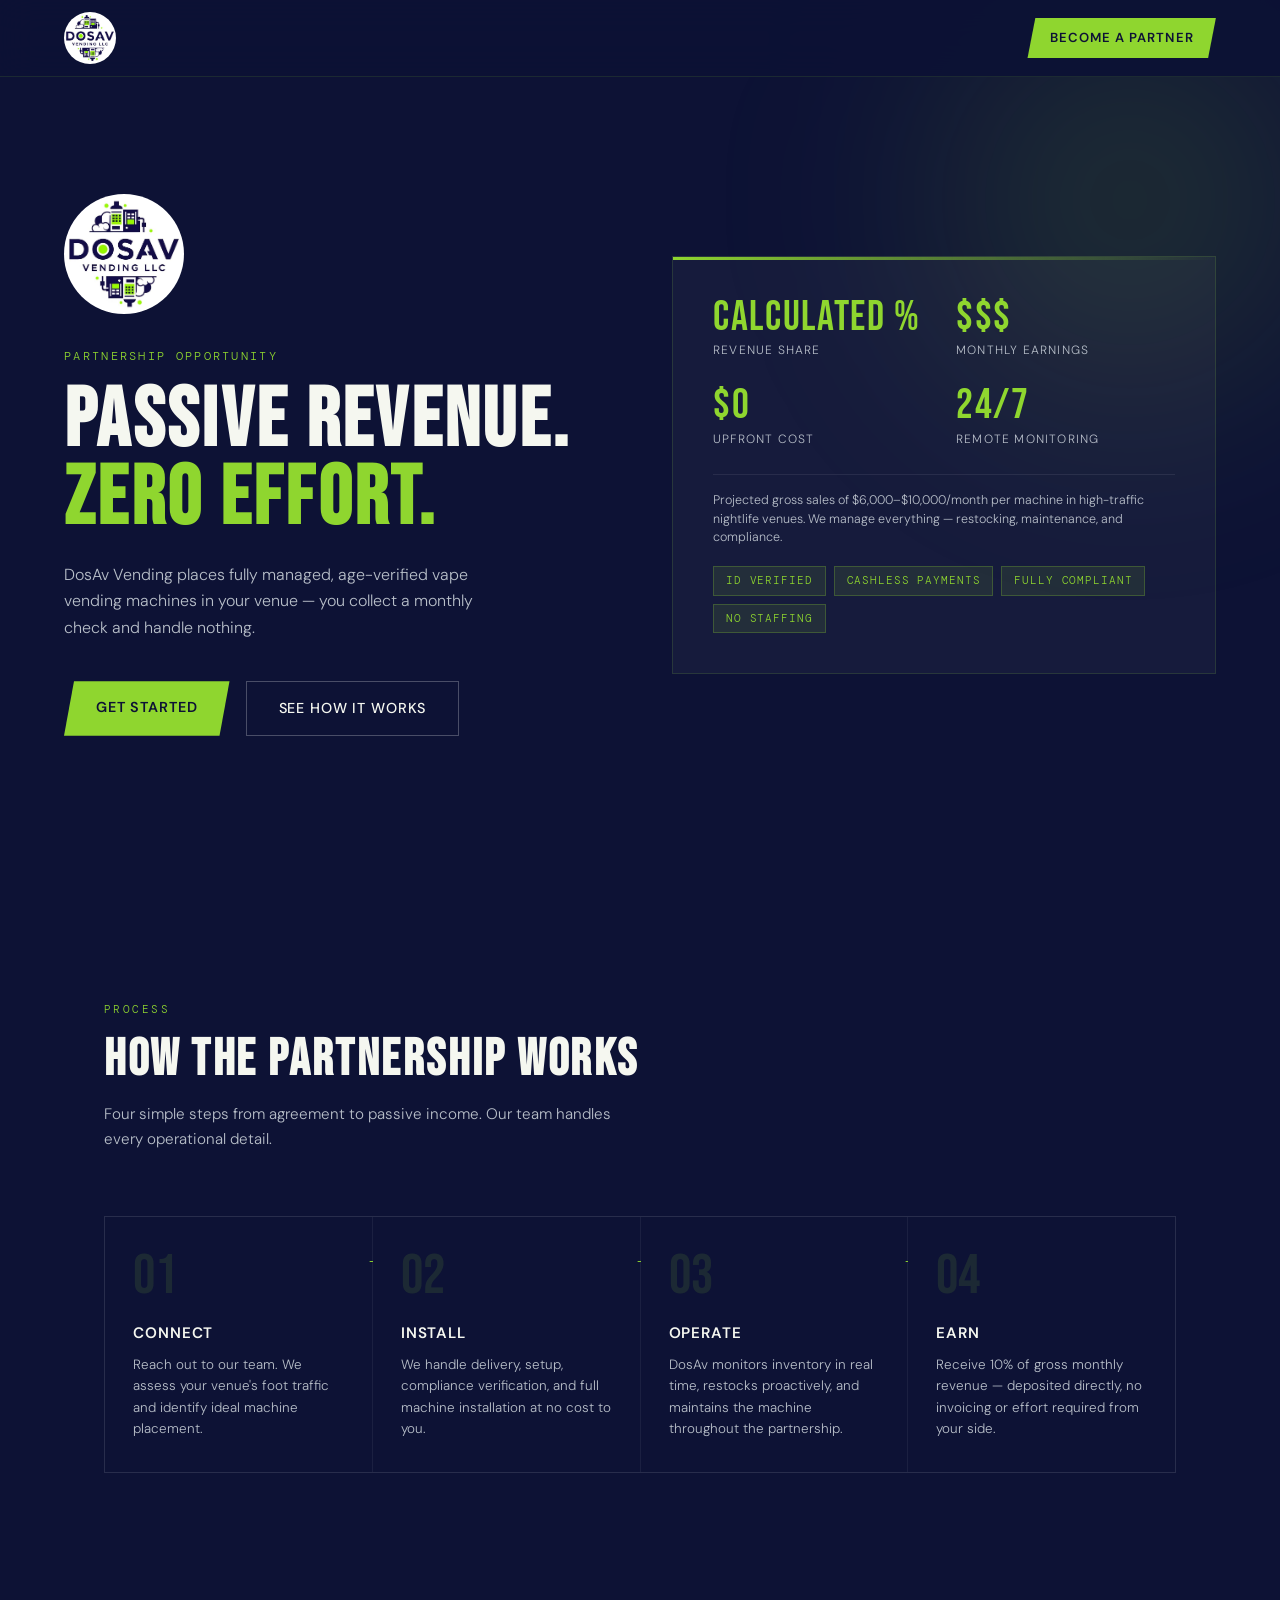
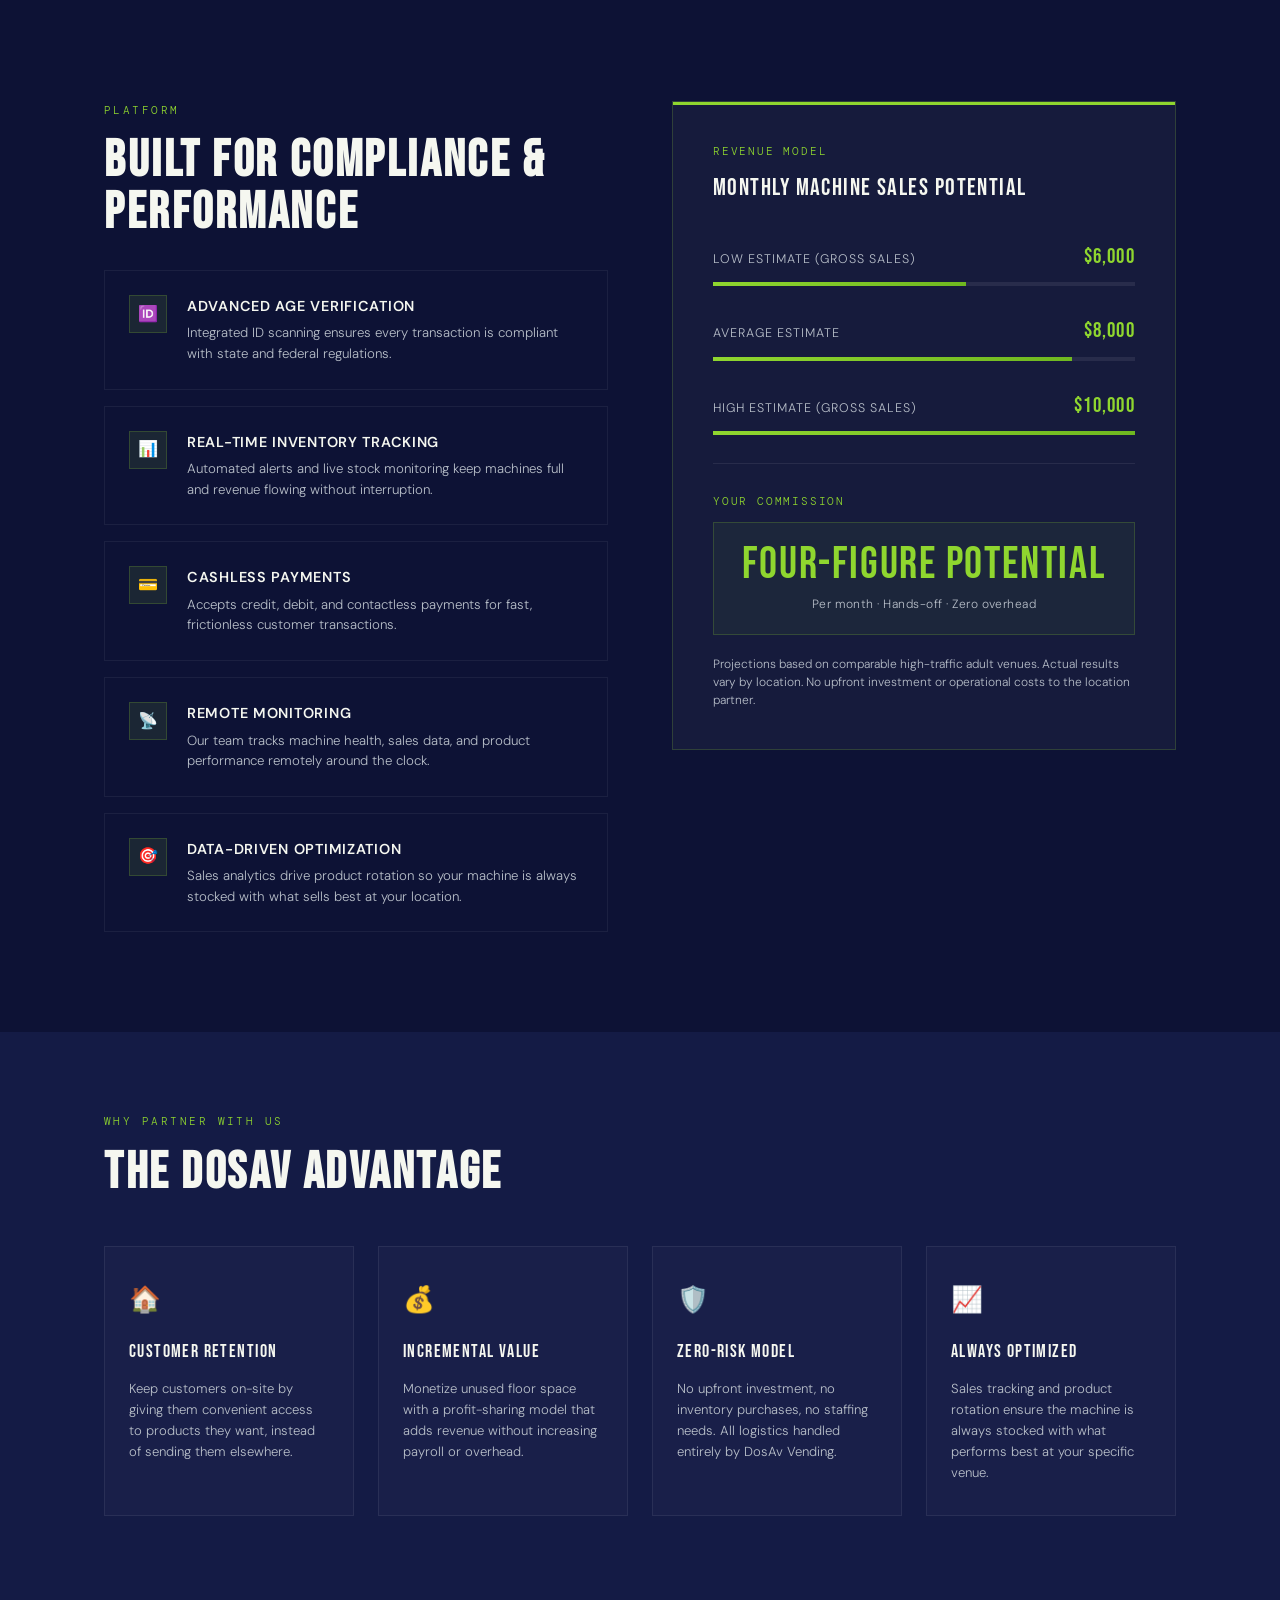
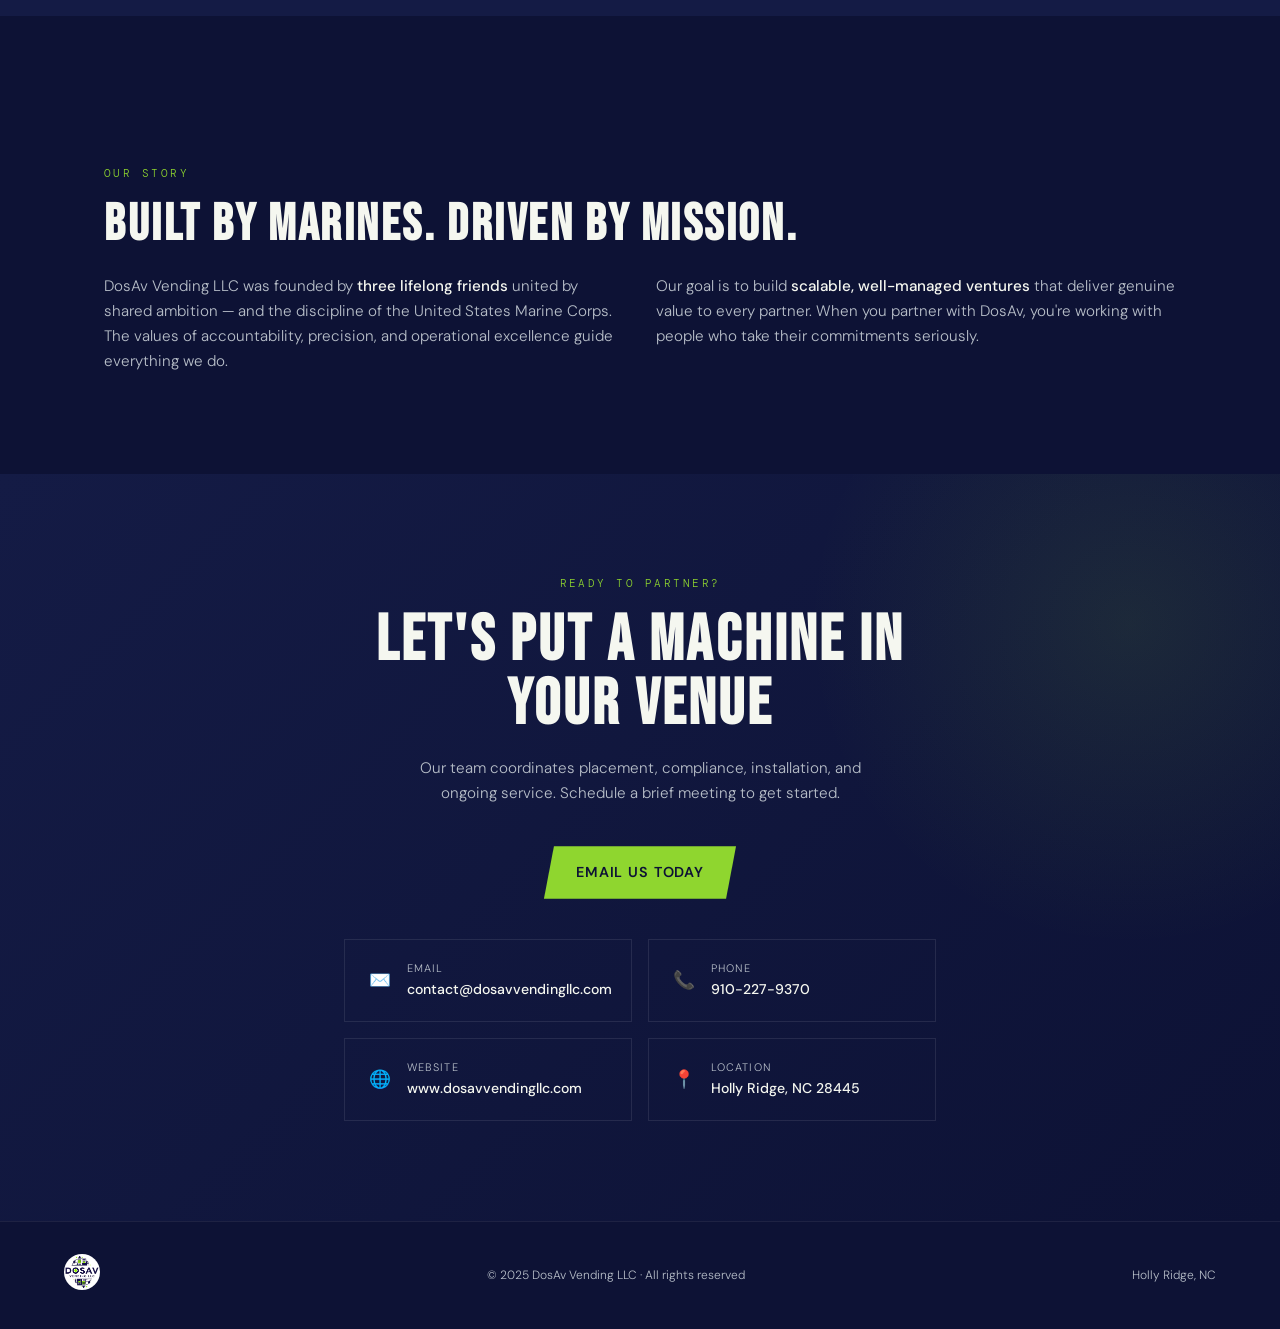
==== commit 1a51b5c1: "contact" ====
--- a/dosav-vending/index.html
+++ b/dosav-vending/index.html
@@ -33,8 +33,8 @@
     </div>
     <div class="hero-card">
       <div class="stat-row">
+        <div><div class="stat-val">Calculated %</div><div class="stat-lbl">Revenue Share</div></div>
         <div><div class="stat-val">$$$</div><div class="stat-lbl">Monthly Earnings</div></div>
-        <div><div class="stat-val">Calculated %</div><div class="stat-lbl">Revenue Share</div></div>
         <div><div class="stat-val">$0</div><div class="stat-lbl">Upfront Cost</div></div>
         <div><div class="stat-val">24/7</div><div class="stat-lbl">Remote Monitoring</div></div>
       </div>
@@ -130,7 +130,7 @@
     <div class="reveal"><a href="mailto:contact@dosavvendingllc.com" class="btn-p">Email Us Today</a></div>
     <div class="contact-grid reveal d1">
       <div class="c-item"><span class="c-ico">✉️</span><div><div class="c-lbl">Email</div><div class="c-val">contact@dosavvendingllc.com</div></div></div>
-      <div class="c-item"><span class="c-ico">📞</span><div><div class="c-lbl">Phone</div><div class="c-val">727-543-6112</div></div></div>
+      <div class="c-item"><span class="c-ico">📞</span><div><div class="c-lbl">Phone</div><div class="c-val">910-227-9370</div></div></div>
       <div class="c-item"><span class="c-ico">🌐</span><div><div class="c-lbl">Website</div><div class="c-val">www.dosavvendingllc.com</div></div></div>
       <div class="c-item"><span class="c-ico">📍</span><div><div class="c-lbl">Location</div><div class="c-val">Holly Ridge, NC 28445</div></div></div>
     </div>
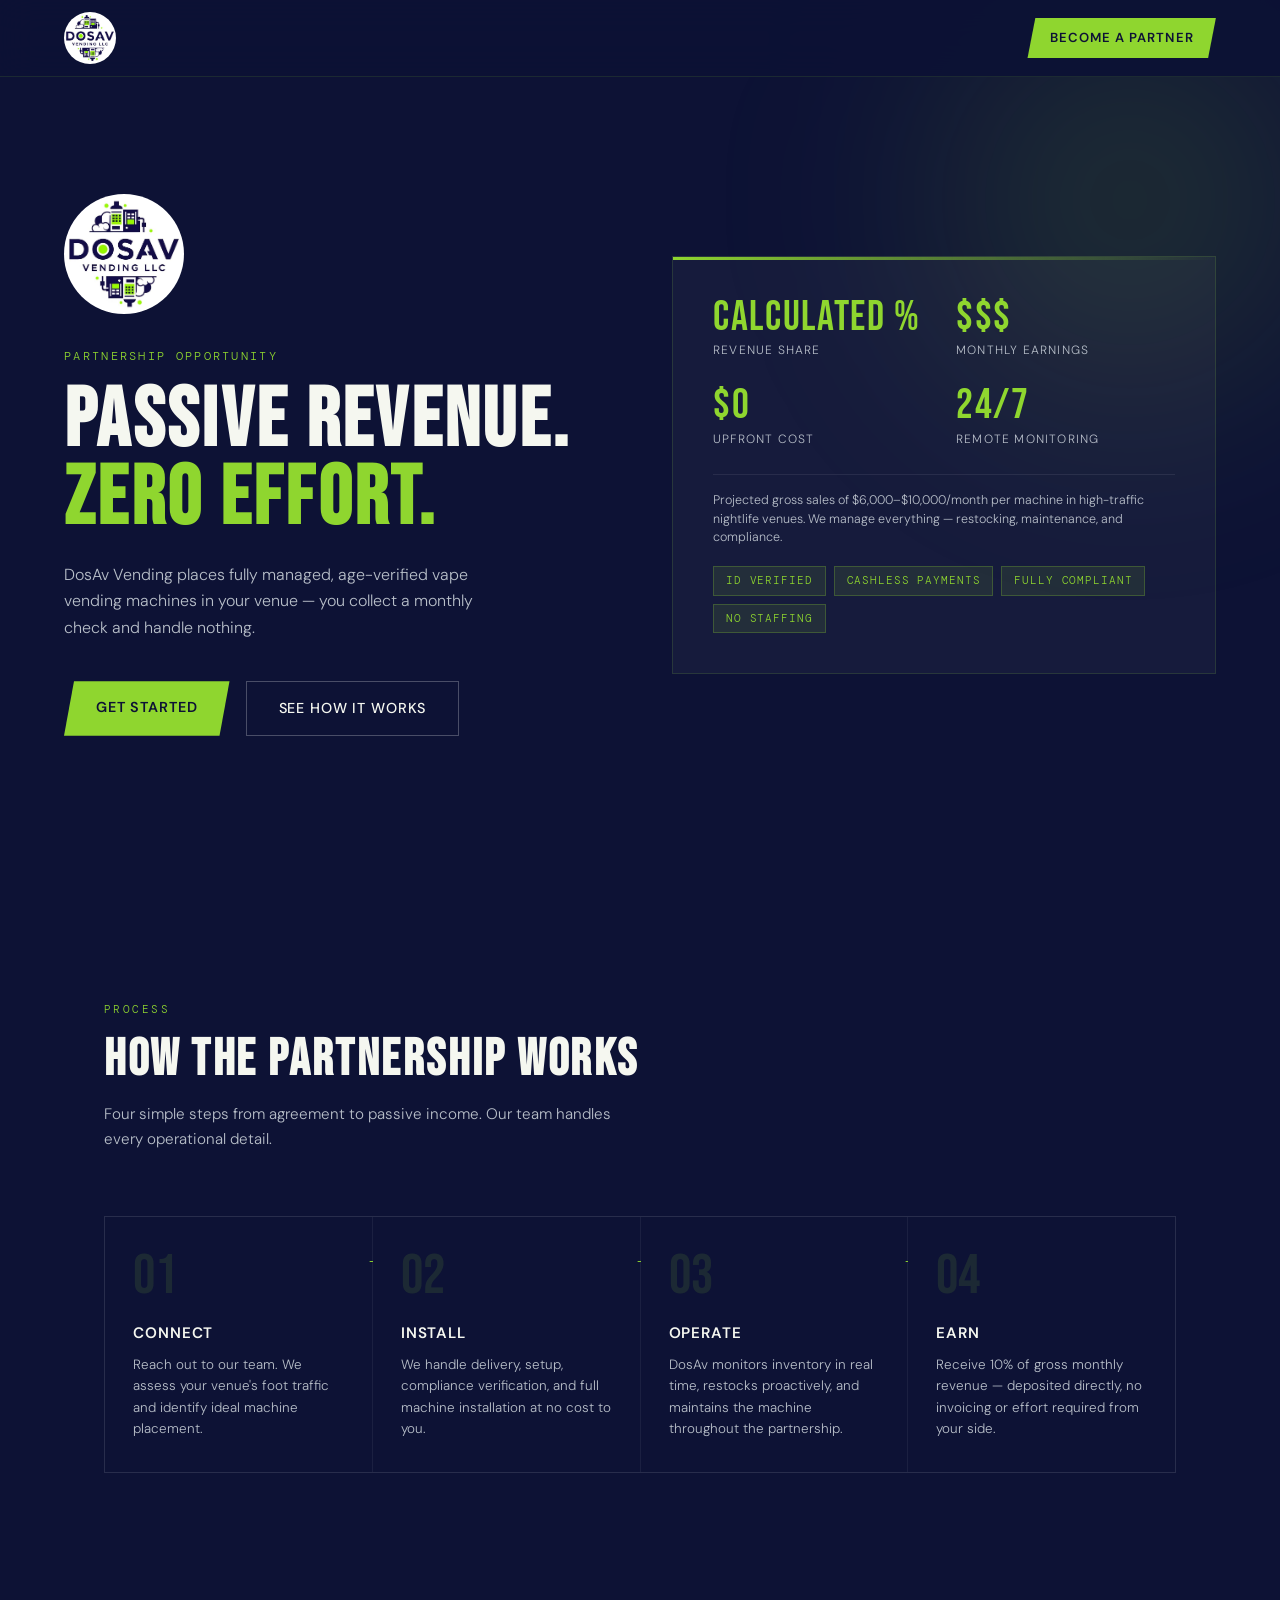
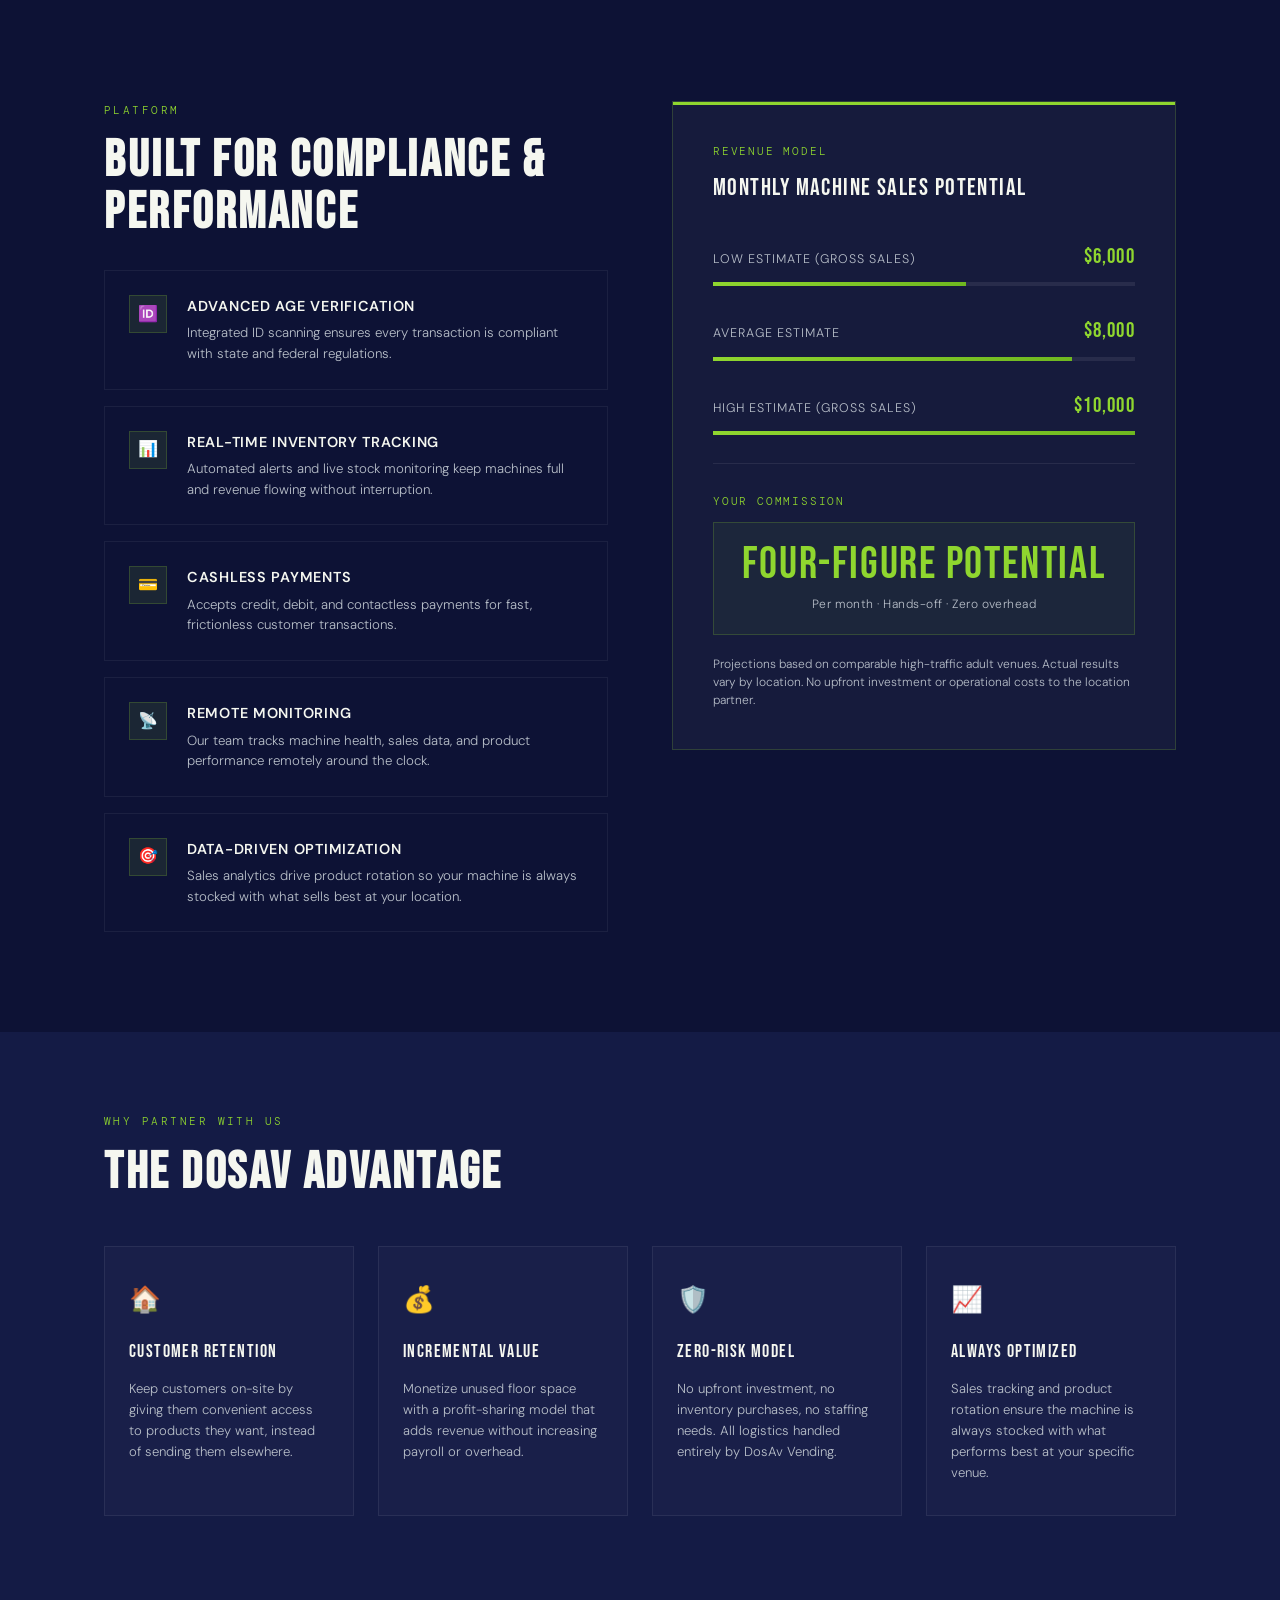
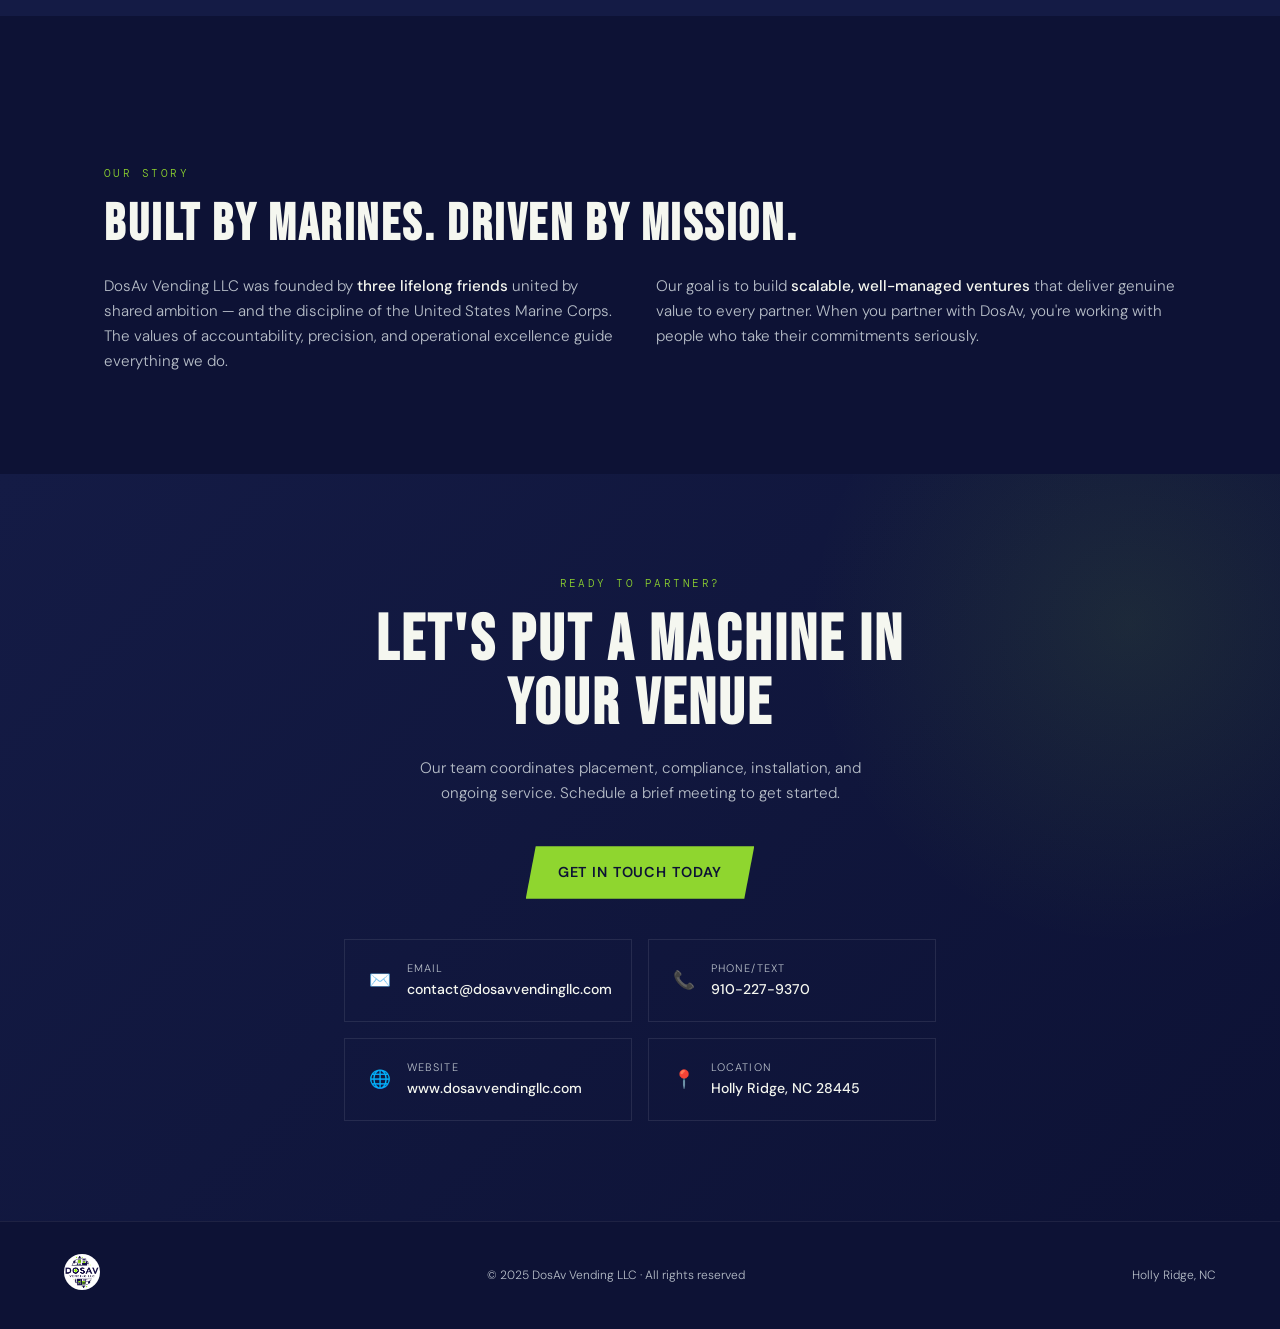
==== commit e0df5d01: "contact" ====
--- a/dosav-vending/index.html
+++ b/dosav-vending/index.html
@@ -127,10 +127,10 @@
     <p class="slabel reveal">Ready to Partner?</p>
     <h2 class="stitle cta-title reveal">LET'S PUT A MACHINE IN YOUR VENUE</h2>
     <p class="ssub cta-ssub reveal">Our team coordinates placement, compliance, installation, and ongoing service. Schedule a brief meeting to get started.</p>
-    <div class="reveal"><a href="mailto:contact@dosavvendingllc.com" class="btn-p">Email Us Today</a></div>
+    <div class="reveal"><a href="mailto:contact@dosavvendingllc.com" class="btn-p">Get In Touch Today</a></div>
     <div class="contact-grid reveal d1">
       <div class="c-item"><span class="c-ico">✉️</span><div><div class="c-lbl">Email</div><div class="c-val">contact@dosavvendingllc.com</div></div></div>
-      <div class="c-item"><span class="c-ico">📞</span><div><div class="c-lbl">Phone</div><div class="c-val">910-227-9370</div></div></div>
+      <div class="c-item"><span class="c-ico">📞</span><div><div class="c-lbl">Phone/Text</div><div class="c-val">910-227-9370</div></div></div>
       <div class="c-item"><span class="c-ico">🌐</span><div><div class="c-lbl">Website</div><div class="c-val">www.dosavvendingllc.com</div></div></div>
       <div class="c-item"><span class="c-ico">📍</span><div><div class="c-lbl">Location</div><div class="c-val">Holly Ridge, NC 28445</div></div></div>
     </div>
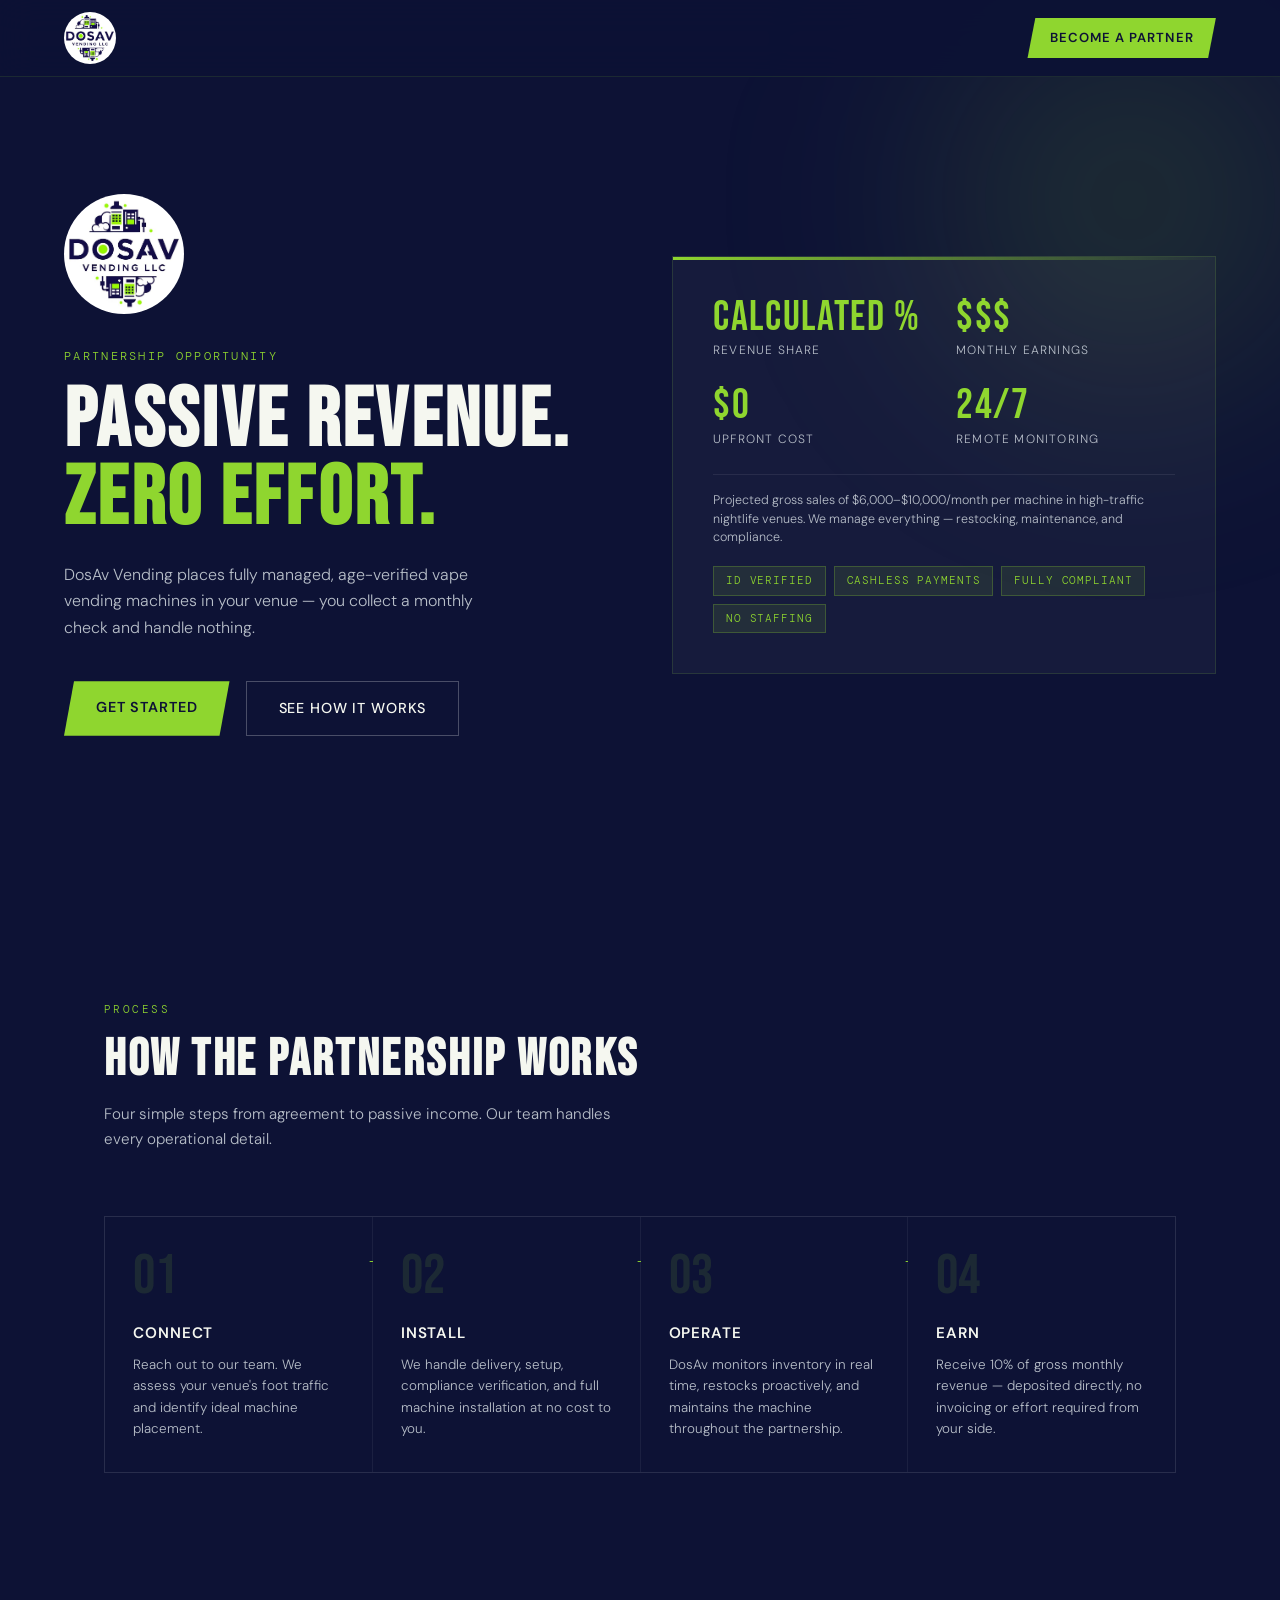
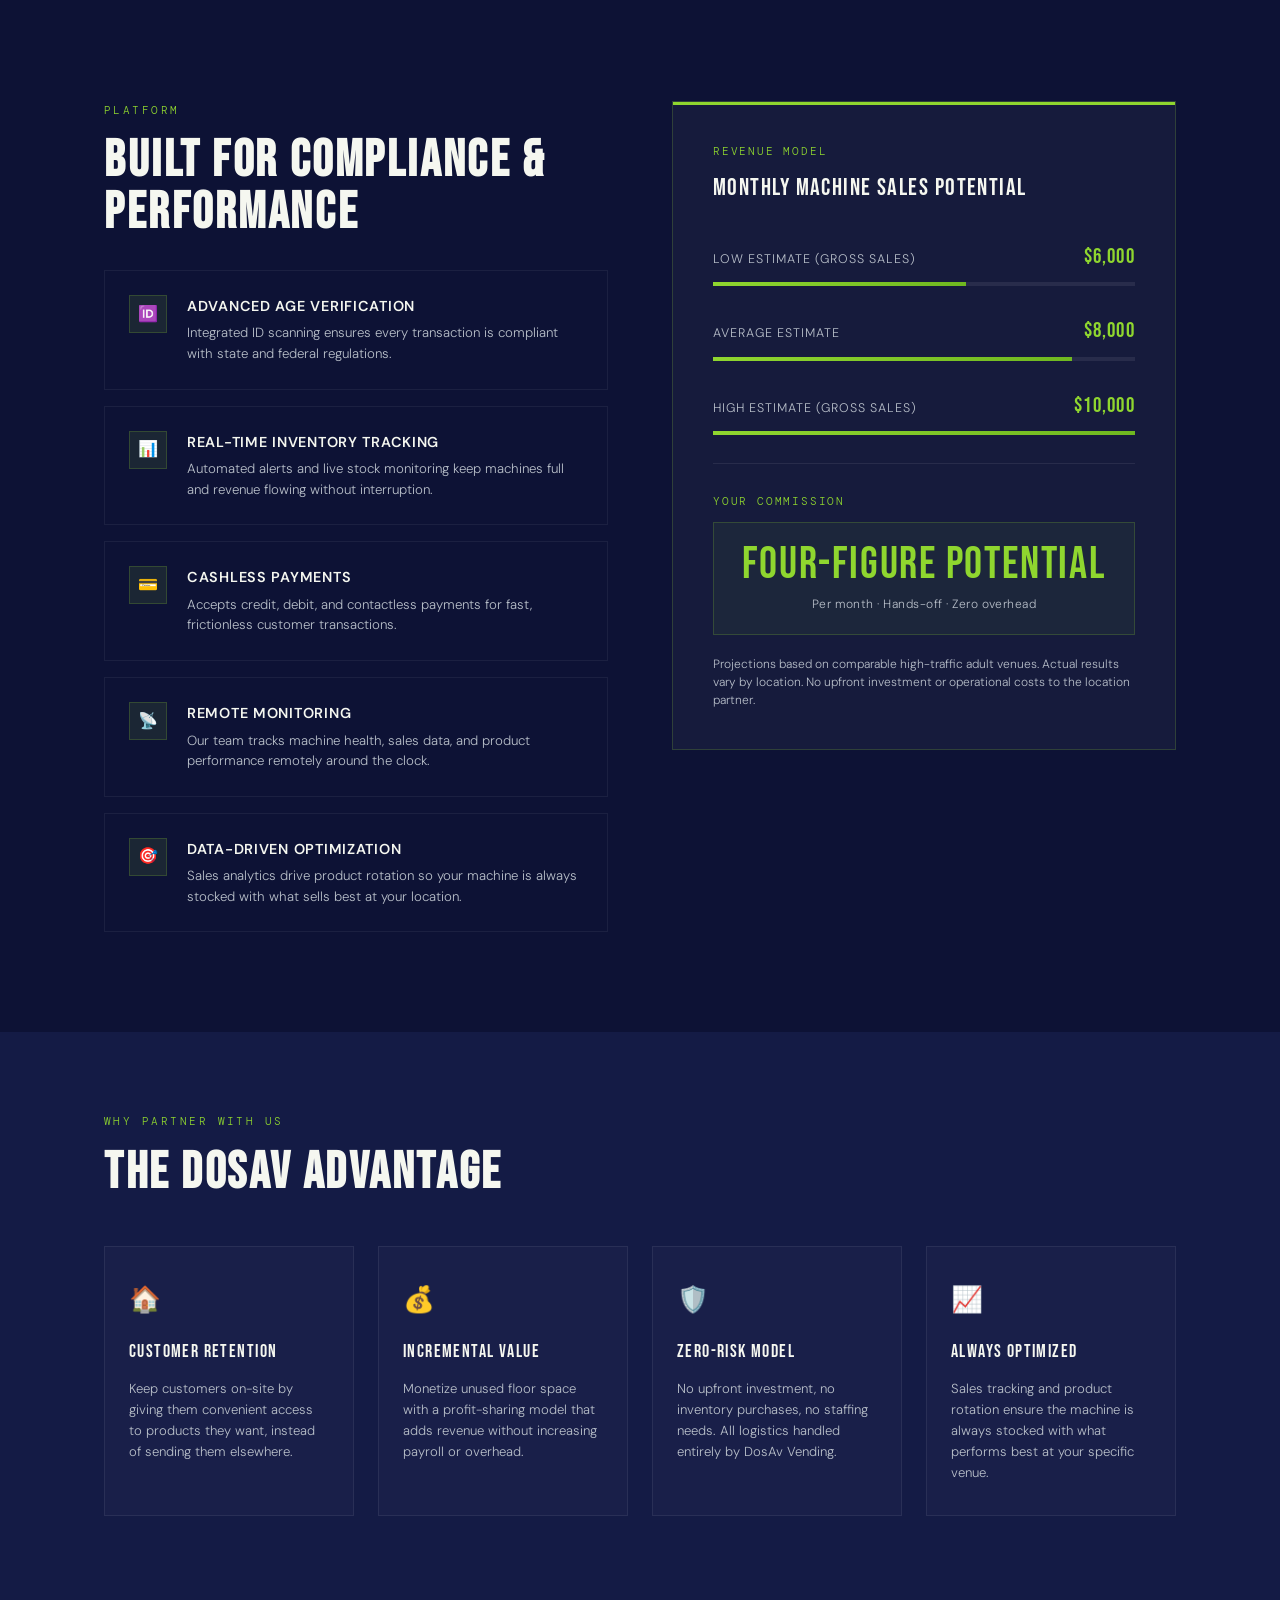
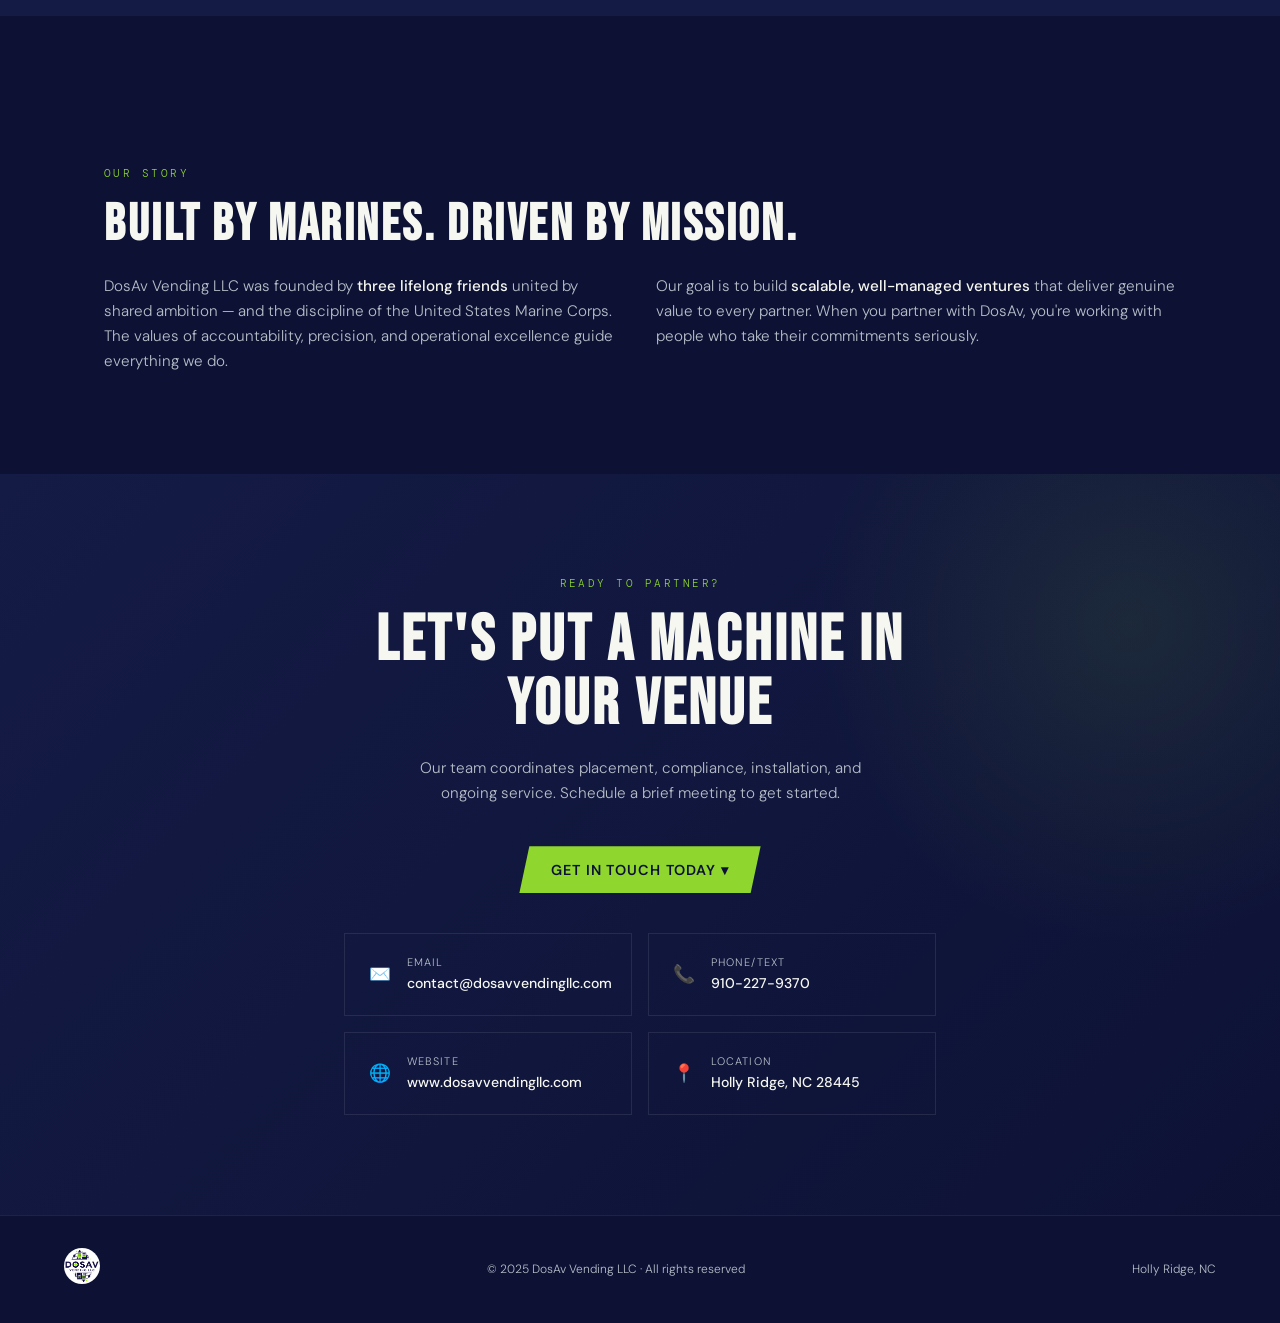
==== commit 664c492a: "Add files via upload" ====
--- a/dosav-vending/index.html
+++ b/dosav-vending/index.html
@@ -5,6 +5,7 @@
 <meta name="viewport" content="width=device-width, initial-scale=1.0">
 <title>DosAv Vending LLC — Partnership</title>
 <link href="https://fonts.googleapis.com/css2?family=Bebas+Neue&family=DM+Sans:wght@300;400;500;600&family=DM+Mono:wght@400;500&display=swap" rel="stylesheet">
+<link rel="icon" type="image/jpeg" href="DosAvLogo.jpeg">
 <link rel="stylesheet" href="styles.css">
 </head>
 <body>
@@ -127,7 +128,14 @@
     <p class="slabel reveal">Ready to Partner?</p>
     <h2 class="stitle cta-title reveal">LET'S PUT A MACHINE IN YOUR VENUE</h2>
     <p class="ssub cta-ssub reveal">Our team coordinates placement, compliance, installation, and ongoing service. Schedule a brief meeting to get started.</p>
-    <div class="reveal"><a href="mailto:contact@dosavvendingllc.com" class="btn-p">Get In Touch Today</a></div>
+    <div class="contact-dropdown-wrap">
+      <button class="btn-p contact-dropdown-btn" onclick="toggleContactMenu(event)">Get In Touch Today ▾</button>
+      <div class="contact-dropdown-menu" id="contactMenu">
+        <a href="mailto:contact@dosavvendingllc.com" class="contact-dropdown-item" target="_blank" rel="noopener"><span>✉️</span> Email</a>
+        <a href="tel:9102279370" class="contact-dropdown-item"><span>📞</span> Call</a>
+        <a href="sms:9102279370" class="contact-dropdown-item"><span>💬</span> Text</a>
+      </div>
+    </div>
     <div class="contact-grid reveal d1">
       <div class="c-item"><span class="c-ico">✉️</span><div><div class="c-lbl">Email</div><div class="c-val">contact@dosavvendingllc.com</div></div></div>
       <div class="c-item"><span class="c-ico">📞</span><div><div class="c-lbl">Phone/Text</div><div class="c-val">910-227-9370</div></div></div>
@@ -144,6 +152,17 @@
 </footer>
 
 <script>
+const canPhone = /Android|iPhone|iPad|iPod|BlackBerry|IEMobile|Opera Mini/i.test(navigator.userAgent);
+if (!canPhone) {
+  document.querySelectorAll('.contact-dropdown-item[href^="tel:"], .contact-dropdown-item[href^="sms:"]')
+    .forEach(el => el.remove());
+}
+function toggleContactMenu(e) {
+  e.stopPropagation();
+  document.getElementById('contactMenu').classList.toggle('open');
+}
+document.addEventListener('click', () => document.getElementById('contactMenu').classList.remove('open'));
+
 const obs = new IntersectionObserver(entries => {
   entries.forEach(e => {
     if (e.isIntersecting) {
--- a/dosav-vending/styles.css
+++ b/dosav-vending/styles.css
@@ -1,399 +1,430 @@
-:root {
-  --navy: #0d1235;
-  --navy-mid: #141b45;
-  --green: #8fd62f;
-  --green-dark: #6fb820;
-  --white: #f5f7f0;
-  --gray: #b8bfc9;
-  --card-bg: rgba(255,255,255,0.04);
-}
-
-*, *::before, *::after { box-sizing: border-box; margin: 0; padding: 0; }
-
-html { scroll-behavior: smooth; }
-
-body {
-  background: var(--navy);
-  color: var(--white);
-  font-family: 'DM Sans', sans-serif;
-  font-weight: 300;
-  line-height: 1.65;
-  overflow-x: hidden;
-}
-
-nav {
-  position: fixed;
-  top: 0; left: 0; right: 0;
-  z-index: 100;
-  display: flex;
-  align-items: center;
-  justify-content: space-between;
-  padding: 0.75rem 5vw;
-  background: rgba(13,18,53,.92);
-  backdrop-filter: blur(18px);
-  border-bottom: 1px solid rgba(143,214,47,.12);
-}
-
-.nav-logo img { height: 52px; width: 52px; display: block; border-radius: 50%; object-fit: cover; }
-
-.nav-cta {
-  background: var(--green);
-  color: var(--navy);
-  border: none;
-  font-family: 'DM Sans', sans-serif;
-  font-weight: 600;
-  font-size: .82rem;
-  letter-spacing: .08em;
-  text-transform: uppercase;
-  padding: .6rem 1.4rem;
-  cursor: pointer;
-  text-decoration: none;
-  clip-path: polygon(8px 0%, 100% 0%, calc(100% - 8px) 100%, 0% 100%);
-  transition: background .2s, transform .15s;
-  white-space: nowrap;
-}
-.nav-cta:hover { background: var(--green-dark); transform: translateY(-1px); }
-
-.hero {
-  position: relative;
-  min-height: 100vh;
-  display: flex;
-  align-items: center;
-  padding: 110px 5vw 80px;
-  overflow: hidden;
-}
-
-.hbc { position: absolute; border-radius: 50%; filter: blur(90px); pointer-events: none; }
-.hbc.c1 {
-  width: 600px; height: 600px;
-  background: radial-gradient(circle, rgba(143,214,47,.18) 0%, transparent 70%);
-  top: -100px; right: -150px;
-  animation: drift 12s ease-in-out infinite alternate;
-}
-
-@keyframes drift {
-  from { transform: translate(0,0) scale(1); }
-  to   { transform: translate(30px,40px) scale(1.06); }
-}
-
-.hero-grid {
-  display: grid;
-  grid-template-columns: 1fr 1fr;
-  gap: 4rem;
-  align-items: center;
-  max-width: 1200px;
-  margin: 0 auto;
-  position: relative;
-  z-index: 1;
-  width: 100%;
-}
-
-.hero-logo { margin-bottom: 1.5rem; opacity: 0; animation: fadeUp .7s .1s forwards; }
-.hero-logo img { width: 120px; height: 120px; border-radius: 50%; object-fit: cover; }
-
-.hero-eyebrow {
-  font-family: 'DM Mono', monospace;
-  font-size: .72rem;
-  letter-spacing: .2em;
-  text-transform: uppercase;
-  color: var(--green);
-  margin-bottom: 1rem;
-  opacity: 0;
-  animation: fadeUp .7s .25s forwards;
-}
-
-.hero h1 {
-  font-family: 'Bebas Neue', sans-serif;
-  font-size: clamp(3.2rem, 6.5vw, 6rem);
-  line-height: .94;
-  letter-spacing: .04em;
-  margin-bottom: 1.5rem;
-  opacity: 0;
-  animation: fadeUp .7s .4s forwards;
-}
-.hero h1 em { color: var(--green); font-style: normal; display: block; }
-
-.hero-sub {
-  font-size: 1rem;
-  color: var(--gray);
-  max-width: 420px;
-  margin-bottom: 2.5rem;
-  opacity: 0;
-  animation: fadeUp .7s .55s forwards;
-}
-
-.hero-actions { display: flex; gap: 1rem; flex-wrap: wrap; opacity: 0; animation: fadeUp .7s .7s forwards; }
-
-.btn-p {
-  background: var(--green);
-  color: var(--navy);
-  border: none;
-  font-family: 'DM Sans', sans-serif;
-  font-weight: 600;
-  font-size: .9rem;
-  letter-spacing: .06em;
-  text-transform: uppercase;
-  padding: .9rem 2rem;
-  cursor: pointer;
-  text-decoration: none;
-  clip-path: polygon(10px 0%, 100% 0%, calc(100% - 10px) 100%, 0% 100%);
-  transition: background .2s, transform .15s, box-shadow .2s;
-  display: inline-block;
-}
-.btn-p:hover {
-  background: var(--green-dark);
-  transform: translateY(-2px);
-  box-shadow: 0 12px 30px rgba(143,214,47,.25);
-}
-
-.btn-s {
-  background: transparent;
-  color: var(--white);
-  border: 1px solid rgba(255,255,255,.25);
-  font-family: 'DM Sans', sans-serif;
-  font-weight: 500;
-  font-size: .9rem;
-  letter-spacing: .06em;
-  text-transform: uppercase;
-  padding: .9rem 2rem;
-  cursor: pointer;
-  text-decoration: none;
-  transition: border-color .2s, color .2s;
-  display: inline-block;
-}
-.btn-s:hover { border-color: var(--green); color: var(--green); }
-
-.hero-card {
-  background: var(--card-bg);
-  border: 1px solid rgba(143,214,47,.15);
-  padding: 2.5rem;
-  position: relative;
-  opacity: 0;
-  animation: fadeUp .8s .55s forwards;
-}
-.hero-card::before {
-  content: '';
-  position: absolute;
-  top: 0; left: 0; right: 0;
-  height: 3px;
-  background: linear-gradient(90deg, var(--green), transparent);
-}
-
-.stat-row { display: grid; grid-template-columns: 1fr 1fr; gap: 1.5rem; margin-bottom: 1.5rem; }
-.stat-val { font-family: 'Bebas Neue', sans-serif; font-size: 2.6rem; color: var(--green); line-height: 1; letter-spacing: .04em; }
-.stat-lbl { font-size: .75rem; color: var(--gray); text-transform: uppercase; letter-spacing: .1em; margin-top: .2rem; }
-
-.card-note { font-size: .78rem; color: var(--gray); border-top: 1px solid rgba(255,255,255,.08); padding-top: 1rem; line-height: 1.5; }
-
-.pills { display: flex; flex-wrap: wrap; gap: .5rem; margin-top: 1.2rem; }
-.pill {
-  font-family: 'DM Mono', monospace;
-  font-size: .68rem;
-  letter-spacing: .08em;
-  text-transform: uppercase;
-  background: rgba(143,214,47,.1);
-  border: 1px solid rgba(143,214,47,.25);
-  color: var(--green);
-  padding: .3rem .75rem;
-}
-
-section { position: relative; z-index: 1; }
-.si { max-width: 1200px; margin: 0 auto; padding: 0 5vw; }
-
-.slabel { font-family: 'DM Mono', monospace; font-size: .7rem; letter-spacing: .22em; text-transform: uppercase; color: var(--green); margin-bottom: 1rem; }
-.stitle { font-family: 'Bebas Neue', sans-serif; font-size: clamp(2.2rem, 4vw, 3.5rem); letter-spacing: .05em; line-height: 1; margin-bottom: 1rem; }
-.ssub { color: var(--gray); font-size: .95rem; max-width: 520px; }
-
-/* How section */
-.how-sec { padding: 100px 0; }
-.section-header { margin-bottom: 4rem; }
-
-.steps {
-  display: grid;
-  grid-template-columns: repeat(4, 1fr);
-  gap: 1px;
-  background: rgba(255,255,255,.06);
-  border: 1px solid rgba(255,255,255,.06);
-}
-.step { background: var(--navy); padding: 2rem 1.75rem; position: relative; transition: background .3s; }
-.step:hover { background: var(--navy-mid); }
-.step-num { font-family: 'Bebas Neue', sans-serif; font-size: 3.5rem; color: rgba(143,214,47,.12); line-height: 1; margin-bottom: 1rem; }
-.step-ttl { font-weight: 600; font-size: .95rem; margin-bottom: .5rem; text-transform: uppercase; letter-spacing: .06em; }
-.step-desc { font-size: .84rem; color: var(--gray); line-height: 1.6; }
-.step::after { content: '→'; position: absolute; top: 2rem; right: -.6rem; color: var(--green); font-size: 1rem; z-index: 2; }
-.step:last-child::after { display: none; }
-
-/* Features section */
-.feat-sec { padding: 80px 0 100px; }
-.feat-layout { display: grid; grid-template-columns: 1fr 1fr; gap: 4rem; align-items: start; margin-top: 3rem; }
-.feat-list { display: flex; flex-direction: column; gap: 1rem; margin-top: 2rem; }
-.feat-item {
-  display: flex;
-  gap: 1.25rem;
-  padding: 1.5rem;
-  border: 1px solid rgba(255,255,255,.06);
-  transition: border-color .25s, background .25s;
-  cursor: default;
-}
-.feat-item:hover { border-color: rgba(143,214,47,.3); background: rgba(143,214,47,.04); }
-.feat-ico {
-  width: 38px; height: 38px;
-  background: rgba(143,214,47,.1);
-  border: 1px solid rgba(143,214,47,.2);
-  display: flex;
-  align-items: center;
-  justify-content: center;
-  flex-shrink: 0;
-  font-size: 1rem;
-}
-.feat-ttl { font-weight: 600; font-size: .9rem; text-transform: uppercase; letter-spacing: .05em; margin-bottom: .3rem; }
-.feat-desc { font-size: .83rem; color: var(--gray); line-height: 1.55; }
-
-/* Revenue panel */
-.rev-panel {
-  position: sticky;
-  top: 100px;
-  background: var(--card-bg);
-  border: 1px solid rgba(143,214,47,.2);
-  padding: 2.5rem;
-}
-.rev-panel::before {
-  content: '';
-  position: absolute;
-  top: 0; left: 0; right: 0;
-  height: 3px;
-  background: var(--green);
-}
-.rev-lbl { font-family: 'DM Mono', monospace; font-size: .7rem; letter-spacing: .16em; text-transform: uppercase; color: var(--green); margin-bottom: .5rem; }
-.rev-lbl-sm { margin-bottom: .75rem; }
-.rev-ttl { font-family: 'Bebas Neue', sans-serif; font-size: 1.5rem; margin-bottom: 2rem; letter-spacing: .06em; }
-.rev-bar { margin-bottom: 1.75rem; }
-.rev-bh { display: flex; justify-content: space-between; align-items: baseline; margin-bottom: .5rem; }
-.rev-bn { font-size: .78rem; color: var(--gray); text-transform: uppercase; letter-spacing: .08em; }
-.rev-bv { font-family: 'Bebas Neue', sans-serif; font-size: 1.3rem; color: var(--green); letter-spacing: .06em; }
-.rev-track { height: 4px; background: rgba(255,255,255,.08); overflow: hidden; }
-.rev-fill { height: 100%; background: linear-gradient(90deg, var(--green), var(--green-dark)); transform: scaleX(0); transform-origin: left; }
-.rev-fill.anim { animation: barGrow 1.2s cubic-bezier(.23,1,.32,1) forwards; }
-.w60 { width: 60%; } .w85 { width: 85%; } .w100 { width: 100%; }
-@keyframes barGrow { to { transform: scaleX(1); } }
-.rev-div { border: none; border-top: 1px solid rgba(255,255,255,.08); margin: 1.75rem 0; }
-.rev-hi { background: rgba(143,214,47,.06); border: 1px solid rgba(143,214,47,.2); padding: 1.25rem; text-align: center; }
-.rev-hiv { font-family: 'Bebas Neue', sans-serif; font-size: 2.8rem; color: var(--green); line-height: 1; letter-spacing: .04em; }
-.rev-hin { font-size: .75rem; color: var(--gray); margin-top: .4rem; letter-spacing: .04em; }
-.rev-note { font-size: .75rem; color: var(--gray); margin-top: 1.25rem; line-height: 1.5; }
-
-/* Advantage section */
-.adv-sec { padding: 80px 0 100px; background: var(--navy-mid); }
-.adv-grid { display: grid; grid-template-columns: repeat(4, 1fr); gap: 1.5rem; margin-top: 3rem; }
-.adv-card {
-  padding: 2rem 1.5rem;
-  border: 1px solid rgba(255,255,255,.07);
-  background: rgba(255,255,255,.02);
-  position: relative;
-  overflow: hidden;
-  transition: transform .25s, border-color .25s;
-}
-.adv-card:hover { transform: translateY(-4px); border-color: rgba(143,214,47,.25); }
-.adv-card::after {
-  content: '';
-  position: absolute;
-  bottom: 0; left: 0; right: 0;
-  height: 2px;
-  background: var(--green);
-  transform: scaleX(0);
-  transform-origin: left;
-  transition: transform .3s;
-}
-.adv-card:hover::after { transform: scaleX(1); }
-.adv-ico { font-size: 1.6rem; margin-bottom: 1rem; }
-.adv-ttl { font-family: 'Bebas Neue', sans-serif; font-size: 1.1rem; letter-spacing: .08em; margin-bottom: .75rem; }
-.adv-desc { font-size: .82rem; color: var(--gray); line-height: 1.6; }
-
-/* About section */
-.about-sec { padding: 100px 0; }
-.about-layout { margin-top: 3rem; }
-.about-text { margin-top: 1.5rem; display: grid; grid-template-columns: 1fr 1fr; gap: 2rem; }
-.about-text p { color: var(--gray); font-size: .95rem; }
-.about-text strong { color: var(--white); font-weight: 500; }
-.founders { display: flex; flex-direction: column; gap: 1.25rem; }
-.founder { display: flex; align-items: center; gap: 1.25rem; padding: 1.25rem; border: 1px solid rgba(255,255,255,.07); transition: border-color .2s; }
-.founder:hover { border-color: rgba(143,214,47,.25); }
-.f-av {
-  width: 48px; height: 48px;
-  background: rgba(143,214,47,.15);
-  border: 1px solid rgba(143,214,47,.3);
-  display: flex;
-  align-items: center;
-  justify-content: center;
-  font-family: 'Bebas Neue', sans-serif;
-  font-size: 1.3rem;
-  color: var(--green);
-  flex-shrink: 0;
-}
-.f-name { font-weight: 600; font-size: .9rem; margin-bottom: .2rem; }
-.f-role { font-size: .75rem; color: var(--gray); letter-spacing: .06em; text-transform: uppercase; }
-
-/* CTA section */
-.cta-sec {
-  padding: 100px 0;
-  background: linear-gradient(135deg, var(--navy-mid), var(--navy));
-  position: relative;
-  overflow: hidden;
-}
-.cta-sec::before {
-  content: '';
-  position: absolute;
-  width: 700px; height: 700px;
-  border-radius: 50%;
-  background: radial-gradient(circle, rgba(143,214,47,.1) 0%, transparent 65%);
-  top: -200px; right: -200px;
-  pointer-events: none;
-}
-.cta-inner { max-width: 720px; margin: 0 auto; padding: 0 5vw; text-align: center; position: relative; z-index: 1; }
-.cta-title { font-size: clamp(2.5rem, 5vw, 4rem); margin-bottom: 1.2rem; }
-.cta-ssub { margin: 0 auto 2.5rem; text-align: center; max-width: 480px; }
-
-.contact-grid { display: grid; grid-template-columns: 1fr 1fr; gap: 1rem; margin-top: 2.5rem; text-align: left; }
-.c-item { padding: 1.25rem 1.5rem; border: 1px solid rgba(255,255,255,.09); display: flex; align-items: center; gap: 1rem; min-width: 0; }
-.c-ico { font-size: 1.1rem; flex-shrink: 0; }
-.c-lbl { font-size: .68rem; color: var(--gray); text-transform: uppercase; letter-spacing: .1em; }
-.c-val { font-size: .88rem; color: var(--white); font-weight: 500; overflow-wrap: break-word; min-width: 0; }
-
-footer {
-  border-top: 1px solid rgba(255,255,255,.07);
-  padding: 2rem 5vw;
-  display: flex;
-  justify-content: space-between;
-  align-items: center;
-  font-size: .75rem;
-  color: var(--gray);
-  position: relative;
-  z-index: 1;
-}
-.f-logo img { height: 36px; width: 36px; border-radius: 50%; object-fit: cover; }
-
-/* Animations */
-@keyframes fadeUp {
-  from { opacity: 0; transform: translateY(24px); }
-  to   { opacity: 1; transform: translateY(0); }
-}
-.reveal { opacity: 0; transform: translateY(28px); transition: opacity .65s ease, transform .65s ease; }
-.reveal.visible { opacity: 1; transform: translateY(0); }
-.d1 { transition-delay: .12s; }
-.d2 { transition-delay: .24s; }
-.d3 { transition-delay: .36s; }
-.d4 { transition-delay: .48s; }
-
-/* Responsive */
-@media (max-width: 900px) {
-  .hero-grid, .feat-layout, .about-layout { grid-template-columns: 1fr; gap: 2.5rem; }
-  .steps, .adv-grid { grid-template-columns: 1fr 1fr; }
-  .step::after { display: none; }
-  .rev-panel { position: static; }
-  .contact-grid { grid-template-columns: 1fr; }
-  footer { flex-direction: column; gap: .5rem; text-align: center; }
-}
-@media (max-width: 560px) {
-  .steps, .adv-grid { grid-template-columns: 1fr; }
-  .stat-row { grid-template-columns: 1fr 1fr; }
-}
+:root {
+  --navy: #0d1235;
+  --navy-mid: #141b45;
+  --green: #8fd62f;
+  --green-dark: #6fb820;
+  --white: #f5f7f0;
+  --gray: #b8bfc9;
+  --card-bg: rgba(255,255,255,0.04);
+}
+
+*, *::before, *::after { box-sizing: border-box; margin: 0; padding: 0; }
+
+html { scroll-behavior: smooth; }
+
+body {
+  background: var(--navy);
+  color: var(--white);
+  font-family: 'DM Sans', sans-serif;
+  font-weight: 300;
+  line-height: 1.65;
+  overflow-x: hidden;
+}
+
+nav {
+  position: fixed;
+  top: 0; left: 0; right: 0;
+  z-index: 100;
+  display: flex;
+  align-items: center;
+  justify-content: space-between;
+  padding: 0.75rem 5vw;
+  background: rgba(13,18,53,.92);
+  backdrop-filter: blur(18px);
+  border-bottom: 1px solid rgba(143,214,47,.12);
+}
+
+.nav-logo img { height: 52px; width: 52px; display: block; border-radius: 50%; object-fit: cover; }
+
+.nav-cta {
+  background: var(--green);
+  color: var(--navy);
+  border: none;
+  font-family: 'DM Sans', sans-serif;
+  font-weight: 600;
+  font-size: .82rem;
+  letter-spacing: .08em;
+  text-transform: uppercase;
+  padding: .6rem 1.4rem;
+  cursor: pointer;
+  text-decoration: none;
+  clip-path: polygon(8px 0%, 100% 0%, calc(100% - 8px) 100%, 0% 100%);
+  transition: background .2s, transform .15s;
+  white-space: nowrap;
+}
+.nav-cta:hover { background: var(--green-dark); transform: translateY(-1px); }
+
+.hero {
+  position: relative;
+  min-height: 100vh;
+  display: flex;
+  align-items: center;
+  padding: 110px 5vw 80px;
+  overflow: hidden;
+}
+
+.hbc { position: absolute; border-radius: 50%; filter: blur(90px); pointer-events: none; }
+.hbc.c1 {
+  width: 600px; height: 600px;
+  background: radial-gradient(circle, rgba(143,214,47,.18) 0%, transparent 70%);
+  top: -100px; right: -150px;
+  animation: drift 12s ease-in-out infinite alternate;
+}
+
+@keyframes drift {
+  from { transform: translate(0,0) scale(1); }
+  to   { transform: translate(30px,40px) scale(1.06); }
+}
+
+.hero-grid {
+  display: grid;
+  grid-template-columns: 1fr 1fr;
+  gap: 4rem;
+  align-items: center;
+  max-width: 1200px;
+  margin: 0 auto;
+  position: relative;
+  z-index: 1;
+  width: 100%;
+}
+
+.hero-logo { margin-bottom: 1.5rem; opacity: 0; animation: fadeUp .7s .1s forwards; }
+.hero-logo img { width: 120px; height: 120px; border-radius: 50%; object-fit: cover; }
+
+.hero-eyebrow {
+  font-family: 'DM Mono', monospace;
+  font-size: .72rem;
+  letter-spacing: .2em;
+  text-transform: uppercase;
+  color: var(--green);
+  margin-bottom: 1rem;
+  opacity: 0;
+  animation: fadeUp .7s .25s forwards;
+}
+
+.hero h1 {
+  font-family: 'Bebas Neue', sans-serif;
+  font-size: clamp(3.2rem, 6.5vw, 6rem);
+  line-height: .94;
+  letter-spacing: .04em;
+  margin-bottom: 1.5rem;
+  opacity: 0;
+  animation: fadeUp .7s .4s forwards;
+}
+.hero h1 em { color: var(--green); font-style: normal; display: block; }
+
+.hero-sub {
+  font-size: 1rem;
+  color: var(--gray);
+  max-width: 420px;
+  margin-bottom: 2.5rem;
+  opacity: 0;
+  animation: fadeUp .7s .55s forwards;
+}
+
+.hero-actions { display: flex; gap: 1rem; flex-wrap: wrap; opacity: 0; animation: fadeUp .7s .7s forwards; }
+
+.btn-p {
+  background: var(--green);
+  color: var(--navy);
+  border: none;
+  font-family: 'DM Sans', sans-serif;
+  font-weight: 600;
+  font-size: .9rem;
+  letter-spacing: .06em;
+  text-transform: uppercase;
+  padding: .9rem 2rem;
+  cursor: pointer;
+  text-decoration: none;
+  clip-path: polygon(10px 0%, 100% 0%, calc(100% - 10px) 100%, 0% 100%);
+  transition: background .2s, transform .15s, box-shadow .2s;
+  display: inline-block;
+}
+.btn-p:hover {
+  background: var(--green-dark);
+  transform: translateY(-2px);
+  box-shadow: 0 12px 30px rgba(143,214,47,.25);
+}
+
+.btn-s {
+  background: transparent;
+  color: var(--white);
+  border: 1px solid rgba(255,255,255,.25);
+  font-family: 'DM Sans', sans-serif;
+  font-weight: 500;
+  font-size: .9rem;
+  letter-spacing: .06em;
+  text-transform: uppercase;
+  padding: .9rem 2rem;
+  cursor: pointer;
+  text-decoration: none;
+  transition: border-color .2s, color .2s;
+  display: inline-block;
+}
+.btn-s:hover { border-color: var(--green); color: var(--green); }
+
+.hero-card {
+  background: var(--card-bg);
+  border: 1px solid rgba(143,214,47,.15);
+  padding: 2.5rem;
+  position: relative;
+  opacity: 0;
+  animation: fadeUp .8s .55s forwards;
+}
+.hero-card::before {
+  content: '';
+  position: absolute;
+  top: 0; left: 0; right: 0;
+  height: 3px;
+  background: linear-gradient(90deg, var(--green), transparent);
+}
+
+.stat-row { display: grid; grid-template-columns: 1fr 1fr; gap: 1.5rem; margin-bottom: 1.5rem; }
+.stat-val { font-family: 'Bebas Neue', sans-serif; font-size: 2.6rem; color: var(--green); line-height: 1; letter-spacing: .04em; }
+.stat-lbl { font-size: .75rem; color: var(--gray); text-transform: uppercase; letter-spacing: .1em; margin-top: .2rem; }
+
+.card-note { font-size: .78rem; color: var(--gray); border-top: 1px solid rgba(255,255,255,.08); padding-top: 1rem; line-height: 1.5; }
+
+.pills { display: flex; flex-wrap: wrap; gap: .5rem; margin-top: 1.2rem; }
+.pill {
+  font-family: 'DM Mono', monospace;
+  font-size: .68rem;
+  letter-spacing: .08em;
+  text-transform: uppercase;
+  background: rgba(143,214,47,.1);
+  border: 1px solid rgba(143,214,47,.25);
+  color: var(--green);
+  padding: .3rem .75rem;
+}
+
+section { position: relative; z-index: 1; }
+.si { max-width: 1200px; margin: 0 auto; padding: 0 5vw; }
+
+.slabel { font-family: 'DM Mono', monospace; font-size: .7rem; letter-spacing: .22em; text-transform: uppercase; color: var(--green); margin-bottom: 1rem; }
+.stitle { font-family: 'Bebas Neue', sans-serif; font-size: clamp(2.2rem, 4vw, 3.5rem); letter-spacing: .05em; line-height: 1; margin-bottom: 1rem; }
+.ssub { color: var(--gray); font-size: .95rem; max-width: 520px; }
+
+/* How section */
+.how-sec { padding: 100px 0; }
+.section-header { margin-bottom: 4rem; }
+
+.steps {
+  display: grid;
+  grid-template-columns: repeat(4, 1fr);
+  gap: 1px;
+  background: rgba(255,255,255,.06);
+  border: 1px solid rgba(255,255,255,.06);
+}
+.step { background: var(--navy); padding: 2rem 1.75rem; position: relative; transition: background .3s; }
+.step:hover { background: var(--navy-mid); }
+.step-num { font-family: 'Bebas Neue', sans-serif; font-size: 3.5rem; color: rgba(143,214,47,.12); line-height: 1; margin-bottom: 1rem; }
+.step-ttl { font-weight: 600; font-size: .95rem; margin-bottom: .5rem; text-transform: uppercase; letter-spacing: .06em; }
+.step-desc { font-size: .84rem; color: var(--gray); line-height: 1.6; }
+.step::after { content: '→'; position: absolute; top: 2rem; right: -.6rem; color: var(--green); font-size: 1rem; z-index: 2; }
+.step:last-child::after { display: none; }
+
+/* Features section */
+.feat-sec { padding: 80px 0 100px; }
+.feat-layout { display: grid; grid-template-columns: 1fr 1fr; gap: 4rem; align-items: start; margin-top: 3rem; }
+.feat-list { display: flex; flex-direction: column; gap: 1rem; margin-top: 2rem; }
+.feat-item {
+  display: flex;
+  gap: 1.25rem;
+  padding: 1.5rem;
+  border: 1px solid rgba(255,255,255,.06);
+  transition: border-color .25s, background .25s;
+  cursor: default;
+}
+.feat-item:hover { border-color: rgba(143,214,47,.3); background: rgba(143,214,47,.04); }
+.feat-ico {
+  width: 38px; height: 38px;
+  background: rgba(143,214,47,.1);
+  border: 1px solid rgba(143,214,47,.2);
+  display: flex;
+  align-items: center;
+  justify-content: center;
+  flex-shrink: 0;
+  font-size: 1rem;
+}
+.feat-ttl { font-weight: 600; font-size: .9rem; text-transform: uppercase; letter-spacing: .05em; margin-bottom: .3rem; }
+.feat-desc { font-size: .83rem; color: var(--gray); line-height: 1.55; }
+
+/* Revenue panel */
+.rev-panel {
+  position: sticky;
+  top: 100px;
+  background: var(--card-bg);
+  border: 1px solid rgba(143,214,47,.2);
+  padding: 2.5rem;
+}
+.rev-panel::before {
+  content: '';
+  position: absolute;
+  top: 0; left: 0; right: 0;
+  height: 3px;
+  background: var(--green);
+}
+.rev-lbl { font-family: 'DM Mono', monospace; font-size: .7rem; letter-spacing: .16em; text-transform: uppercase; color: var(--green); margin-bottom: .5rem; }
+.rev-lbl-sm { margin-bottom: .75rem; }
+.rev-ttl { font-family: 'Bebas Neue', sans-serif; font-size: 1.5rem; margin-bottom: 2rem; letter-spacing: .06em; }
+.rev-bar { margin-bottom: 1.75rem; }
+.rev-bh { display: flex; justify-content: space-between; align-items: baseline; margin-bottom: .5rem; }
+.rev-bn { font-size: .78rem; color: var(--gray); text-transform: uppercase; letter-spacing: .08em; }
+.rev-bv { font-family: 'Bebas Neue', sans-serif; font-size: 1.3rem; color: var(--green); letter-spacing: .06em; }
+.rev-track { height: 4px; background: rgba(255,255,255,.08); overflow: hidden; }
+.rev-fill { height: 100%; background: linear-gradient(90deg, var(--green), var(--green-dark)); transform: scaleX(0); transform-origin: left; }
+.rev-fill.anim { animation: barGrow 1.2s cubic-bezier(.23,1,.32,1) forwards; }
+.w60 { width: 60%; } .w85 { width: 85%; } .w100 { width: 100%; }
+@keyframes barGrow { to { transform: scaleX(1); } }
+.rev-div { border: none; border-top: 1px solid rgba(255,255,255,.08); margin: 1.75rem 0; }
+.rev-hi { background: rgba(143,214,47,.06); border: 1px solid rgba(143,214,47,.2); padding: 1.25rem; text-align: center; }
+.rev-hiv { font-family: 'Bebas Neue', sans-serif; font-size: 2.8rem; color: var(--green); line-height: 1; letter-spacing: .04em; }
+.rev-hin { font-size: .75rem; color: var(--gray); margin-top: .4rem; letter-spacing: .04em; }
+.rev-note { font-size: .75rem; color: var(--gray); margin-top: 1.25rem; line-height: 1.5; }
+
+/* Advantage section */
+.adv-sec { padding: 80px 0 100px; background: var(--navy-mid); }
+.adv-grid { display: grid; grid-template-columns: repeat(4, 1fr); gap: 1.5rem; margin-top: 3rem; }
+.adv-card {
+  padding: 2rem 1.5rem;
+  border: 1px solid rgba(255,255,255,.07);
+  background: rgba(255,255,255,.02);
+  position: relative;
+  overflow: hidden;
+  transition: transform .25s, border-color .25s;
+}
+.adv-card:hover { transform: translateY(-4px); border-color: rgba(143,214,47,.25); }
+.adv-card::after {
+  content: '';
+  position: absolute;
+  bottom: 0; left: 0; right: 0;
+  height: 2px;
+  background: var(--green);
+  transform: scaleX(0);
+  transform-origin: left;
+  transition: transform .3s;
+}
+.adv-card:hover::after { transform: scaleX(1); }
+.adv-ico { font-size: 1.6rem; margin-bottom: 1rem; }
+.adv-ttl { font-family: 'Bebas Neue', sans-serif; font-size: 1.1rem; letter-spacing: .08em; margin-bottom: .75rem; }
+.adv-desc { font-size: .82rem; color: var(--gray); line-height: 1.6; }
+
+/* About section */
+.about-sec { padding: 100px 0; }
+.about-layout { margin-top: 3rem; }
+.about-text { margin-top: 1.5rem; display: grid; grid-template-columns: 1fr 1fr; gap: 2rem; }
+.about-text p { color: var(--gray); font-size: .95rem; }
+.about-text strong { color: var(--white); font-weight: 500; }
+.founders { display: flex; flex-direction: column; gap: 1.25rem; }
+.founder { display: flex; align-items: center; gap: 1.25rem; padding: 1.25rem; border: 1px solid rgba(255,255,255,.07); transition: border-color .2s; }
+.founder:hover { border-color: rgba(143,214,47,.25); }
+.f-av {
+  width: 48px; height: 48px;
+  background: rgba(143,214,47,.15);
+  border: 1px solid rgba(143,214,47,.3);
+  display: flex;
+  align-items: center;
+  justify-content: center;
+  font-family: 'Bebas Neue', sans-serif;
+  font-size: 1.3rem;
+  color: var(--green);
+  flex-shrink: 0;
+}
+.f-name { font-weight: 600; font-size: .9rem; margin-bottom: .2rem; }
+.f-role { font-size: .75rem; color: var(--gray); letter-spacing: .06em; text-transform: uppercase; }
+
+/* CTA section */
+.cta-sec {
+  padding: 100px 0;
+  background: linear-gradient(135deg, var(--navy-mid), var(--navy));
+  position: relative;
+  overflow: hidden;
+}
+.cta-sec::before {
+  content: '';
+  position: absolute;
+  width: 700px; height: 700px;
+  border-radius: 50%;
+  background: radial-gradient(circle, rgba(143,214,47,.1) 0%, transparent 65%);
+  top: -200px; right: -200px;
+  pointer-events: none;
+}
+.cta-inner { max-width: 720px; margin: 0 auto; padding: 0 5vw; text-align: center; position: relative; z-index: 1; }
+.cta-title { font-size: clamp(2.5rem, 5vw, 4rem); margin-bottom: 1.2rem; }
+.cta-ssub { margin: 0 auto 2.5rem; text-align: center; max-width: 480px; }
+
+.contact-dropdown-wrap { position: relative; display: inline-block; }
+.contact-dropdown-btn { border: none; }
+.contact-dropdown-menu {
+  display: none;
+  position: absolute;
+  top: calc(100% + 6px);
+  left: 50%;
+  transform: translateX(-50%);
+  background: #141b45;
+  border: 1px solid rgba(143,214,47,.25);
+  min-width: 180px;
+  z-index: 200;
+  flex-direction: column;
+}
+.contact-dropdown-menu.open { display: flex; }
+.contact-dropdown-item {
+  display: flex;
+  align-items: center;
+  gap: .75rem;
+  padding: .85rem 1.25rem;
+  color: var(--white);
+  text-decoration: none;
+  font-size: .88rem;
+  font-weight: 500;
+  letter-spacing: .04em;
+  transition: background .15s, color .15s;
+  border-bottom: 1px solid rgba(255,255,255,.06);
+}
+.contact-dropdown-item:last-child { border-bottom: none; }
+.contact-dropdown-item:hover { background: rgba(143,214,47,.1); color: var(--green); }
+
+.contact-grid { display: grid; grid-template-columns: 1fr 1fr; gap: 1rem; margin-top: 2.5rem; text-align: left; }
+.c-item { padding: 1.25rem 1.5rem; border: 1px solid rgba(255,255,255,.09); display: flex; align-items: center; gap: 1rem; min-width: 0; }
+.c-ico { font-size: 1.1rem; flex-shrink: 0; }
+.c-lbl { font-size: .68rem; color: var(--gray); text-transform: uppercase; letter-spacing: .1em; }
+.c-val { font-size: .88rem; color: var(--white); font-weight: 500; overflow-wrap: break-word; min-width: 0; }
+
+footer {
+  border-top: 1px solid rgba(255,255,255,.07);
+  padding: 2rem 5vw;
+  display: flex;
+  justify-content: space-between;
+  align-items: center;
+  font-size: .75rem;
+  color: var(--gray);
+  position: relative;
+  z-index: 1;
+}
+.f-logo img { height: 36px; width: 36px; border-radius: 50%; object-fit: cover; }
+
+/* Animations */
+@keyframes fadeUp {
+  from { opacity: 0; transform: translateY(24px); }
+  to   { opacity: 1; transform: translateY(0); }
+}
+.reveal { opacity: 0; transform: translateY(28px); transition: opacity .65s ease, transform .65s ease; }
+.reveal.visible { opacity: 1; transform: translateY(0); }
+.d1 { transition-delay: .12s; }
+.d2 { transition-delay: .24s; }
+.d3 { transition-delay: .36s; }
+.d4 { transition-delay: .48s; }
+
+/* Responsive */
+@media (max-width: 900px) {
+  .hero-grid, .feat-layout, .about-layout { grid-template-columns: 1fr; gap: 2.5rem; }
+  .steps, .adv-grid { grid-template-columns: 1fr 1fr; }
+  .step::after { display: none; }
+  .rev-panel { position: static; }
+  .contact-grid { grid-template-columns: 1fr; }
+  footer { flex-direction: column; gap: .5rem; text-align: center; }
+}
+@media (max-width: 560px) {
+  .steps, .adv-grid { grid-template-columns: 1fr; }
+  .stat-row { grid-template-columns: 1fr 1fr; }
+}
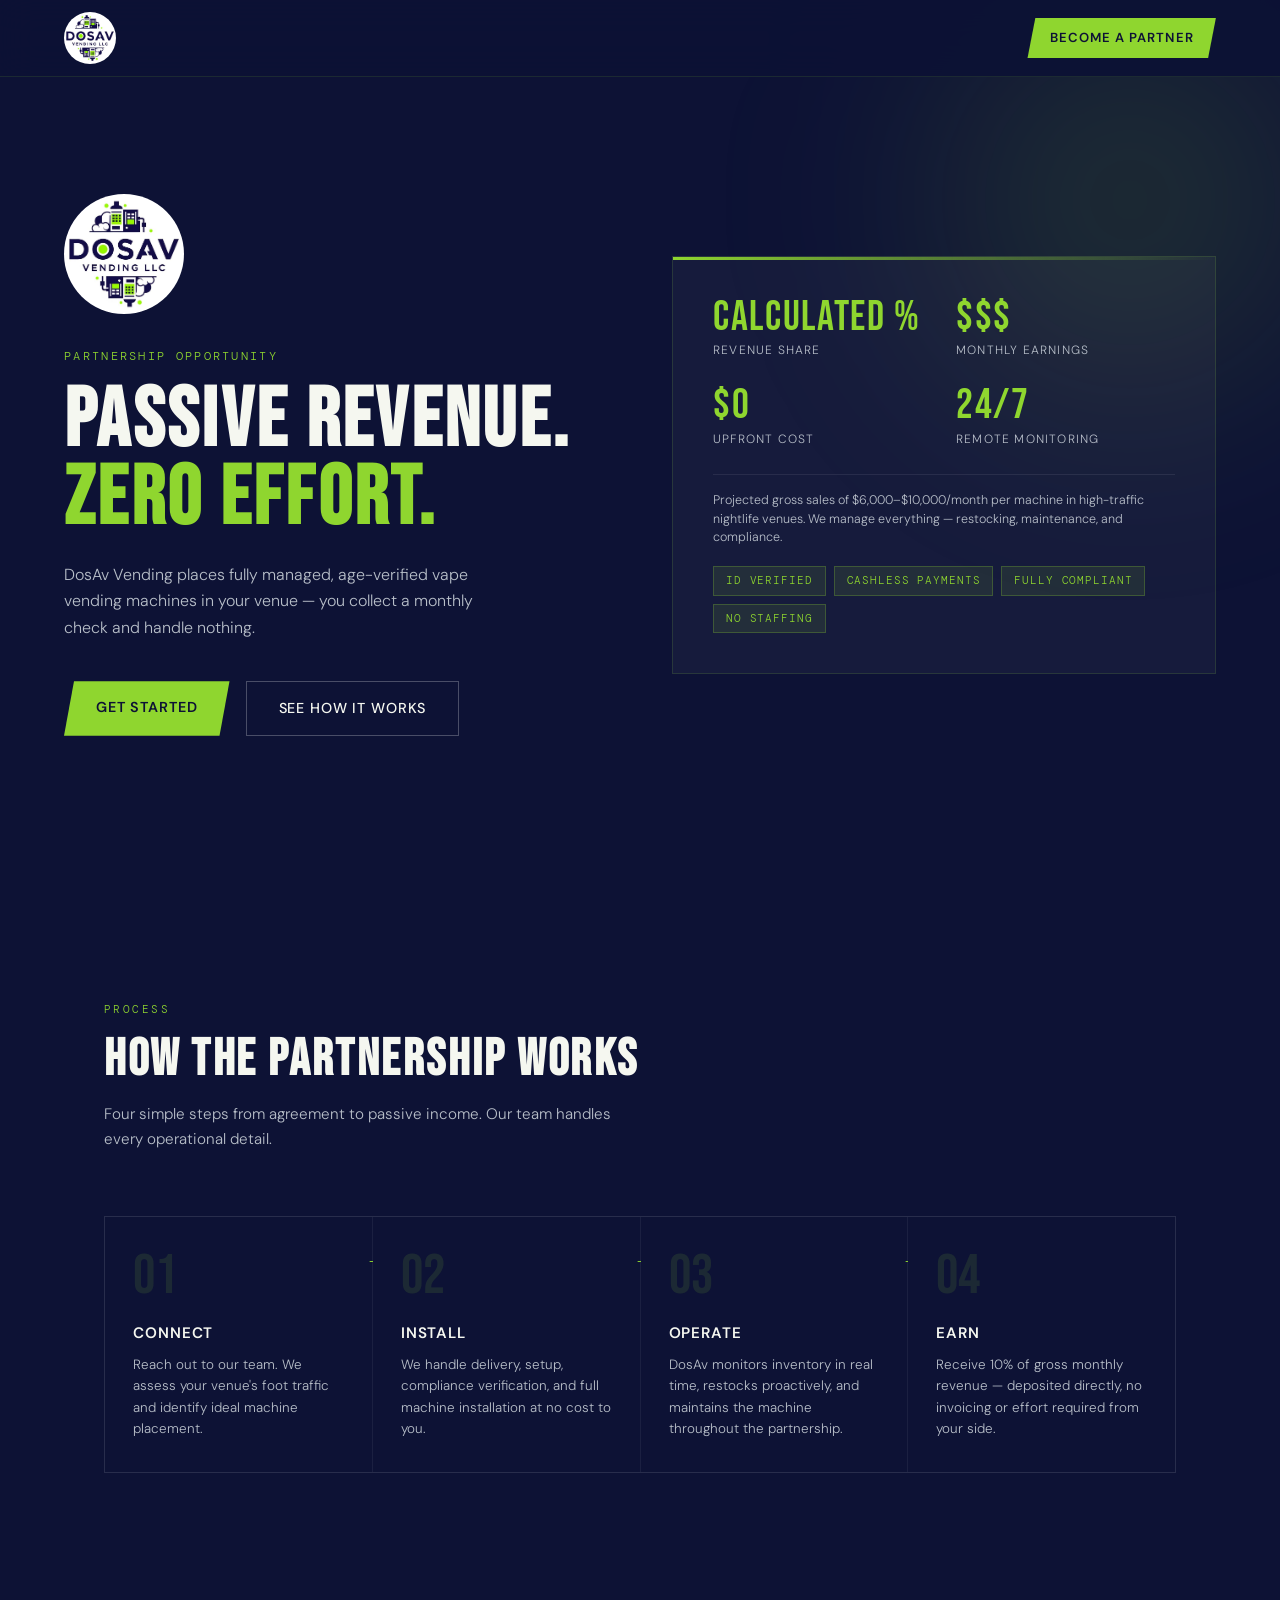
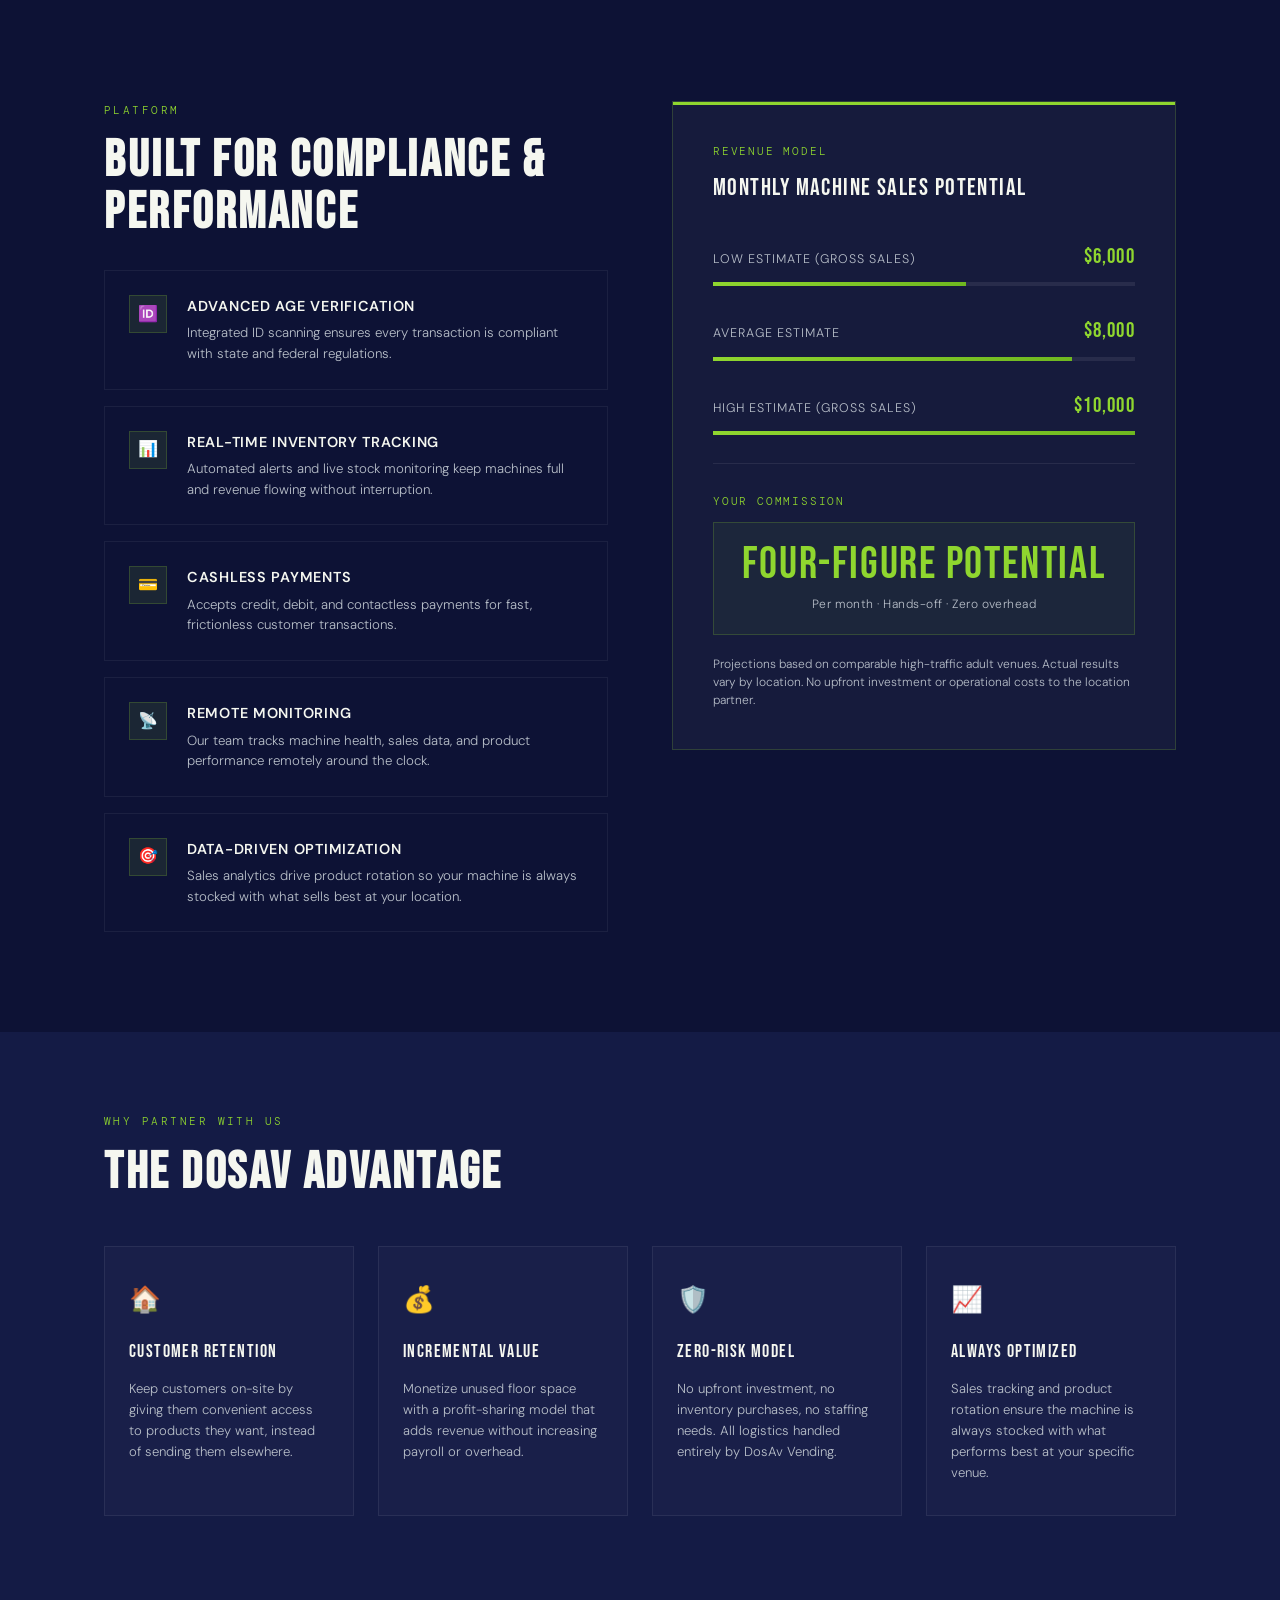
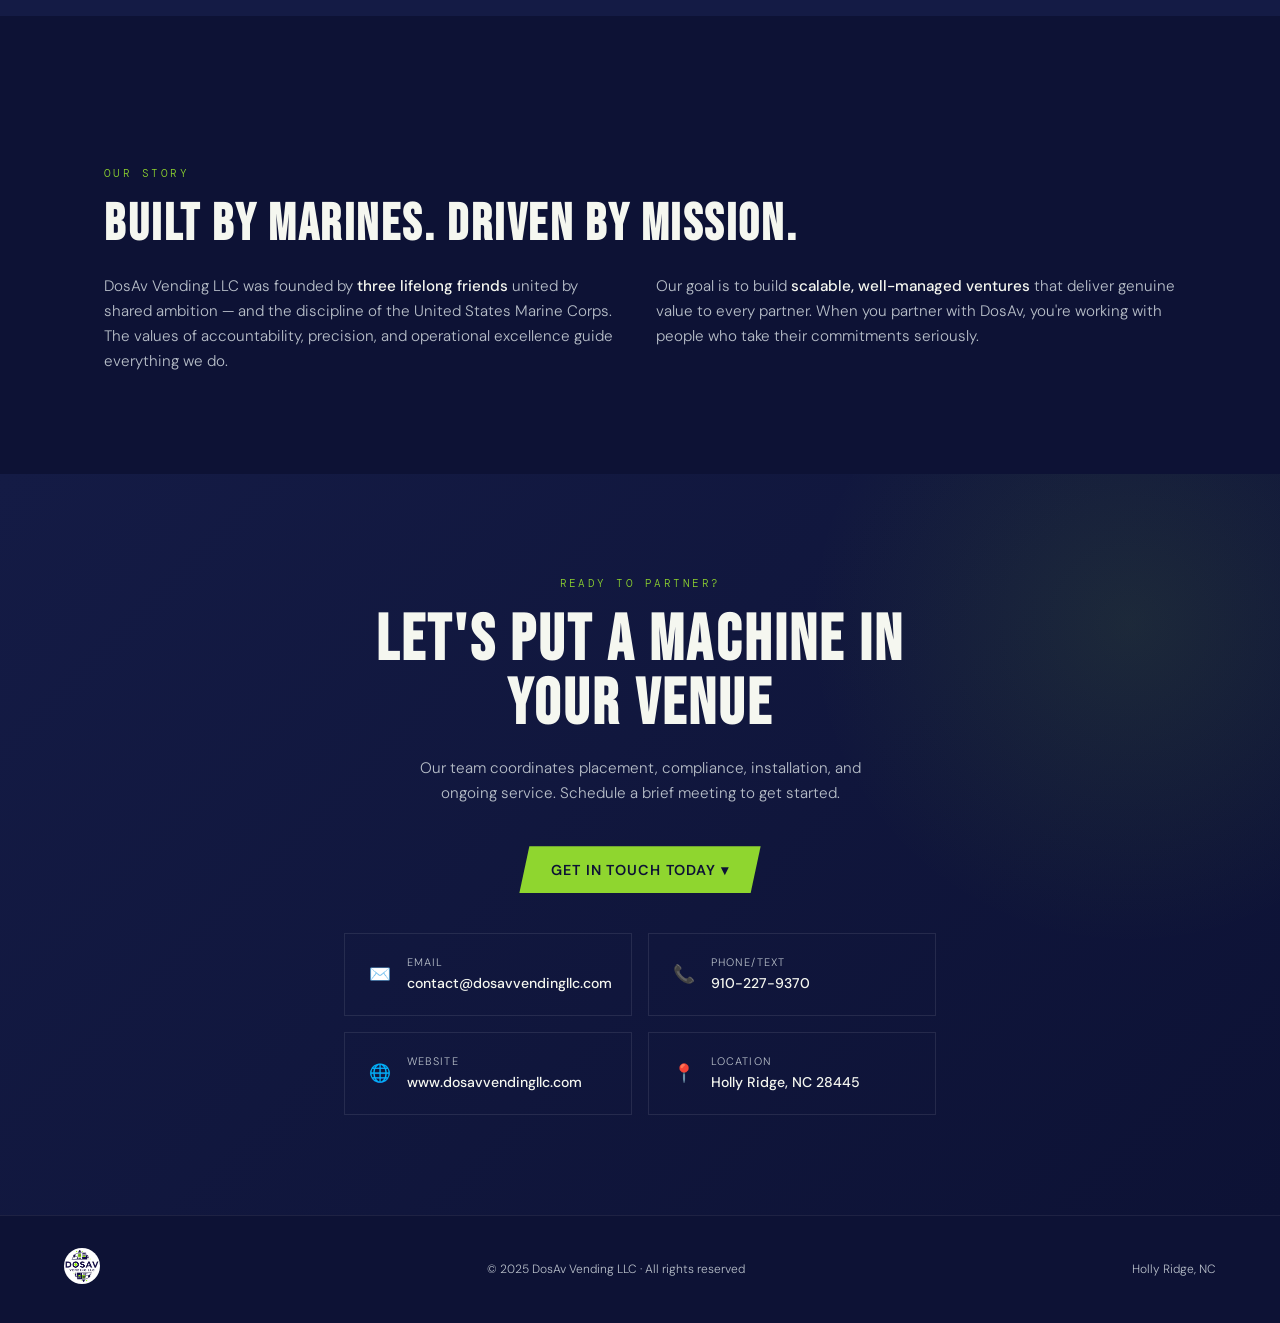
==== commit 4f1b969f: "Add files via upload" ====
--- a/dosav-vending/index.html
+++ b/dosav-vending/index.html
@@ -132,8 +132,8 @@
       <button class="btn-p contact-dropdown-btn" onclick="toggleContactMenu(event)">Get In Touch Today ▾</button>
       <div class="contact-dropdown-menu" id="contactMenu">
         <a href="mailto:contact@dosavvendingllc.com" class="contact-dropdown-item" target="_blank" rel="noopener"><span>✉️</span> Email</a>
-        <a href="tel:9102279370" class="contact-dropdown-item"><span>📞</span> Call</a>
-        <a href="sms:9102279370" class="contact-dropdown-item"><span>💬</span> Text</a>
+        <a href="tel:+19102279370" class="contact-dropdown-item"><span>📞</span> Call</a>
+        <a href="sms:+19102279370" class="contact-dropdown-item"><span>💬</span> Text</a>
       </div>
     </div>
     <div class="contact-grid reveal d1">
